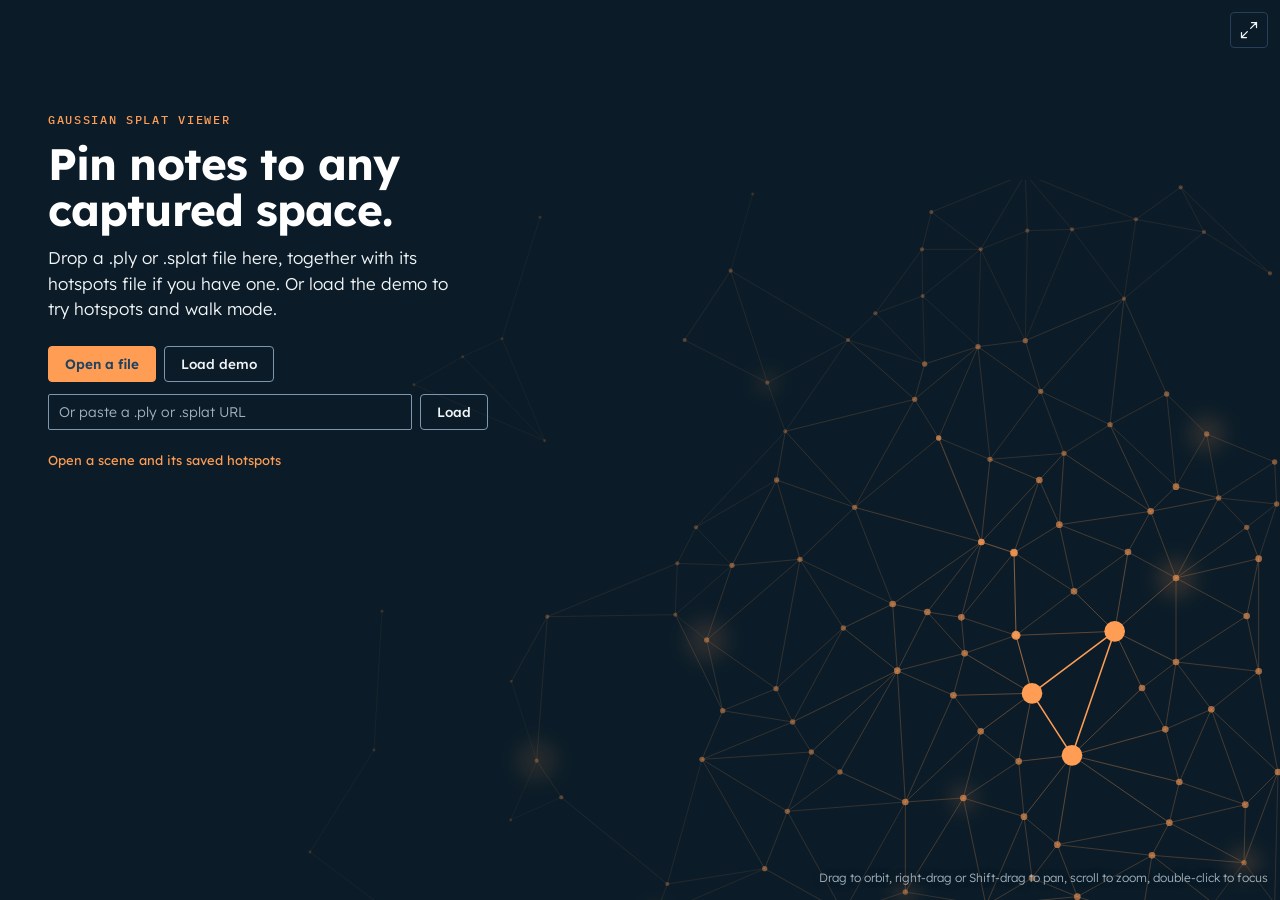
==== index.html @ b577b704 "Rename gsplat-viewer.html to index.html" ====
<!doctype html>
<html lang="en">
<head>
<meta charset="utf-8">
<meta name="viewport" content="width=device-width, initial-scale=1, viewport-fit=cover">
<title>Splat hotspot studio</title>
<link rel="icon" type="image/svg+xml" href="[data-uri]">
<style id="gs-style">
@font-face{font-family:"Lexend";src:url([data-uri]) format("woff2");font-weight:100 900;font-style:normal;font-display:swap}
@font-face{font-family:"IBM Plex Mono";src:url([data-uri]) format("woff2");font-weight:400;font-style:normal;font-display:swap}
@font-face{font-family:"IBM Plex Mono";src:url([data-uri]) format("woff2");font-weight:500;font-style:normal;font-display:swap}
/* three vertex tokens, dark theme */
:root{
  --vertex-orange:#ff9d55; --deep-navy:#0b1c28; --navy-800:#13293a; --navy-700:#1e3a50; --blue-700:#1f4260;
  --surface:#0b1c28; --surface-raised:#13293a; --ink-heading:#ffffff; --ink:#f2f5f7; --ink-muted:#a3b1bd;
  --accent:#ff9d55; --on-accent:#1f4260; --accent-ink:#ff9d55; --accent-soft:#1e3a50; --info:#c7d3dc;
  --line:#24405a; --line-strong:#7d98ae; --focus:#ff9d55;
  --radius-sm:2px; --radius-md:4px; --radius-node:9999px;
  --space-1:4px; --space-2:8px; --space-3:12px; --space-4:16px; --space-5:24px; --space-6:32px;
  --font-sans:"Lexend","Segoe UI",Calibri,system-ui,sans-serif;
  --font-mono:"IBM Plex Mono",Consolas,"SF Mono",monospace;
  --side:320px;
}
*{box-sizing:border-box}
[hidden]{display:none !important}
html,body{margin:0;height:100%;overflow:hidden}
body{font:400 14px/1.55 var(--font-sans);color:var(--ink);background:var(--surface);-webkit-font-smoothing:antialiased}
button,input,textarea,select{font:inherit;color:inherit}
button{cursor:pointer}
:focus-visible{outline:2px solid var(--focus);outline-offset:2px}
::selection{background:var(--navy-700)}

/* ---------- sidebar ---------- */
#side{position:fixed;top:0;left:0;bottom:0;width:var(--side);background:var(--surface);border-right:1px solid var(--line);
  display:flex;flex-direction:column;overflow-y:auto;z-index:20;transition:transform .22s ease-out;scrollbar-width:thin;scrollbar-color:var(--line) transparent}
body.side-hidden #side{transform:translateX(-100%)}
.brand{padding:var(--space-5) var(--space-5) var(--space-4);border-bottom:1px solid var(--line)}
.brand .lockup{display:block;width:124px;height:auto;margin:0 0 var(--space-5)}
.brand h1{margin:0;font-size:21px;line-height:1.2;font-weight:600;letter-spacing:-.015em;color:var(--ink-heading)}
.brand p{margin:var(--space-1) 0 0;color:var(--ink-muted);font-size:13px;font-weight:300}
.sec{padding:var(--space-4) var(--space-5) var(--space-5);border-bottom:1px solid var(--line)}
.sec.grow{flex:1 0 auto;min-height:200px;display:flex;flex-direction:column}
.sec h2{margin:0 0 var(--space-3);font:500 12px/1.4 var(--font-mono);letter-spacing:.14em;text-transform:uppercase;color:var(--accent-ink)}
.sec-head{display:flex;align-items:center;justify-content:space-between;margin-bottom:var(--space-3)}
.sec-head h2{margin:0}
.row{display:flex;gap:var(--space-2);margin-bottom:var(--space-2)}
.row>*{flex:1}
.grid2{display:grid;grid-template-columns:1fr 1fr;gap:var(--space-2)}
.grid2 .wide{grid-column:1/-1}
.btn{display:inline-flex;align-items:center;justify-content:center;gap:var(--space-2);height:36px;padding:0 var(--space-4);border-radius:var(--radius-md);
  border:1px solid var(--line-strong);background:transparent;color:var(--ink);font-size:13.5px;font-weight:500;line-height:1;white-space:nowrap;user-select:none;
  transition:background .15s ease-out,border-color .15s ease-out,color .15s ease-out}
.btn:hover{border-color:var(--ink)}
.btn.primary{background:var(--accent);border-color:var(--accent);color:var(--on-accent);font-weight:600}
.btn.primary:hover{box-shadow:inset 0 0 0 2px var(--deep-navy)}
.btn.sm{height:30px;padding:0 var(--space-3);font-size:12.5px}
.btn.active{background:var(--accent-soft);border-color:var(--accent);color:var(--ink-heading)}
.btn:disabled{opacity:.45;cursor:not-allowed}
.input{width:100%;height:36px;padding:0 10px;border:1px solid var(--line-strong);border-radius:var(--radius-sm);background:transparent;color:var(--ink);font-weight:400}
.input::placeholder{color:var(--ink-muted);font-weight:300}
.input:focus{border-color:var(--ink)}
textarea.input{height:auto;padding:8px 10px;resize:vertical;min-height:64px;line-height:1.5}
select.input{padding:0 6px;background:var(--surface)}
select.input option{background:var(--surface-raised);color:var(--ink)}
.field{margin-bottom:var(--space-3)}
.field label,.inline label{display:block;font-size:12px;color:var(--ink-muted);margin-bottom:var(--space-1)}
.inline{display:flex;gap:var(--space-2);align-items:flex-end}
.inline>div{flex:1}
.inline input[type=color]{width:100%;height:36px;border:1px solid var(--line-strong);border-radius:var(--radius-sm);padding:3px;background:transparent}
.stats{font:400 12px/1.5 var(--font-mono);color:var(--ink-muted);margin:var(--space-1) 0 var(--space-3);min-height:18px;word-break:break-all}
.hint{font-size:13px;font-weight:300;color:var(--ink-muted);margin:0 0 var(--space-3)}
.hint.on{color:var(--accent-ink);font-weight:400}
#hsList{flex:1}
.empty-list{color:var(--ink-muted);font-size:13px;font-weight:300;padding:var(--space-3) 0}
.hs-item{border:1px solid var(--line);background:var(--surface-raised);border-radius:var(--radius-md);padding:var(--space-3);margin-bottom:var(--space-2)}
.hs-item.sel{border-color:var(--accent)}
.hs-item-head{display:flex;gap:var(--space-2);align-items:center;margin-bottom:var(--space-2)}
.hs-item-head .num{flex:none;width:22px;height:22px;border-radius:var(--radius-node);background:var(--accent);color:var(--on-accent);
  font:500 11px/1 var(--font-mono);display:flex;align-items:center;justify-content:center}
.hs-item-head .input{height:32px;font-weight:500}
.acts{display:flex;gap:var(--space-1);margin-top:var(--space-2);flex-wrap:wrap}
.acts button{border:1px solid var(--line);background:transparent;border-radius:var(--radius-sm);padding:4px 8px;font-size:12px;color:var(--ink-muted)}
.acts button:hover{color:var(--ink);border-color:var(--line-strong)}
.acts button.danger{margin-left:auto}
.link{border:0;background:none;color:var(--accent-ink);font-size:13px;padding:var(--space-1) 0;text-align:left;justify-content:flex-start}
.link:hover{text-decoration:underline;text-underline-offset:4px}
.range{width:100%;accent-color:var(--accent)}
.note{font-size:12px;font-weight:300;color:var(--ink-muted);margin:var(--space-3) 0 0}

/* ---------- stage ---------- */
#stage{position:fixed;top:0;right:0;bottom:0;left:var(--side);overflow:hidden;transition:left .22s ease-out}
body.side-hidden #stage,body.viewer #stage{left:0}
#gl{position:absolute;inset:0;width:100%;height:100%;display:block;touch-action:none;cursor:grab}
#gl.dragging{cursor:grabbing}
#gl.picking{cursor:crosshair}
#hsLayer{position:absolute;inset:0;pointer-events:none;overflow:hidden;z-index:1}

/* hotspot: the node dot */
.hs{position:absolute;left:0;top:0;width:0;height:0}
.hs:hover,.hs.open{z-index:100000 !important}
.hs-dot{position:absolute;left:-14px;top:-14px;width:28px;height:28px;border-radius:var(--radius-node);pointer-events:auto;padding:0;
  border:2px solid var(--deep-navy);background:var(--accent);color:var(--on-accent);font:500 12px/1 var(--font-mono);
  box-shadow:0 0 0 1.5px rgba(255,157,85,.6);transition:transform .15s ease-out,opacity .15s ease-out}
.hs:hover .hs-dot,.hs.open .hs-dot{transform:scale(1.12)}
.hs.sel .hs-dot{box-shadow:0 0 0 2px var(--deep-navy),0 0 0 4px var(--ink-heading)}
.hs.occluded .hs-dot{opacity:.4;transform:scale(.8)}
.hs.occluded:hover .hs-dot,.hs.occluded.open .hs-dot{opacity:1;transform:scale(1)}
.hs-card{position:absolute;bottom:24px;left:0;transform:translate(-50%,6px);width:max-content;min-width:170px;max-width:300px;
  background:var(--surface-raised);color:var(--ink);border:1px solid var(--line);border-radius:var(--radius-md);padding:var(--space-3) var(--space-4) 14px;
  opacity:0;pointer-events:none;transition:opacity .16s ease-out,transform .16s ease-out}
.hs-card::after{content:"";position:absolute;left:0;right:0;top:100%;height:12px}
.hs:hover .hs-card,.hs.open .hs-card{opacity:1;transform:translate(-50%,0);pointer-events:auto}
.hs.below .hs-card{bottom:auto;top:24px}
.hs.below .hs-card::after{top:auto;bottom:100%}
.hs.al .hs-card{left:-22px;transform:translate(0,6px)}
.hs.ar .hs-card{left:auto;right:-22px;transform:translate(0,6px)}
.hs.al:hover .hs-card,.hs.al.open .hs-card,.hs.ar:hover .hs-card,.hs.ar.open .hs-card{transform:none}
.hs-eye{font:500 11px/1.4 var(--font-mono);letter-spacing:.14em;text-transform:uppercase;color:var(--accent-ink);margin-bottom:6px}
.hs-title{font-weight:600;font-size:16px;line-height:1.25;letter-spacing:-.01em;color:var(--ink-heading);margin-bottom:4px}
.hs-body{font-size:13.5px;font-weight:300;line-height:1.55;color:var(--ink);white-space:pre-wrap;max-height:220px;overflow:auto}
.hs-body:empty{display:none}

/* stage chrome */
.ico{width:20px;height:20px;stroke:currentColor;stroke-width:1.5;fill:none;stroke-linecap:round;stroke-linejoin:round}
#sideToggle{position:absolute;top:calc(12px + env(safe-area-inset-top));left:calc(12px + env(safe-area-inset-left));z-index:5;height:36px;padding:0 12px 0 9px;
  display:flex;align-items:center;gap:6px;border-radius:var(--radius-md);border:1px solid var(--line);background:rgba(11,28,40,.86);color:var(--ink);font-size:13px;font-weight:500}
#sideToggle:hover{border-color:var(--line-strong)}
body.viewer #sideToggle{display:none}
#sideClose{display:none}
#toolbar{position:absolute;top:calc(12px + env(safe-area-inset-top));right:calc(12px + env(safe-area-inset-right));z-index:6;display:flex;gap:var(--space-2)}
.seg{display:flex;background:rgba(11,28,40,.86);border:1px solid var(--line);border-radius:var(--radius-md)}
.seg button,.tbtn{height:34px;padding:0 14px;border:0;border-radius:0;background:transparent;color:var(--ink-muted);font-weight:500;font-size:13px}
.seg button:hover{color:var(--ink)}
.seg button[aria-pressed="true"]{color:var(--ink-heading);box-shadow:inset 0 -2px 0 var(--accent)}
.tbtn{display:flex;align-items:center;padding:0 8px;height:36px;border:1px solid var(--line);border-radius:var(--radius-md);background:rgba(11,28,40,.86);color:var(--ink)}
.tbtn:hover{border-color:var(--line-strong)}
#helpbar{position:absolute;right:12px;bottom:calc(12px + env(safe-area-inset-bottom));color:var(--ink-muted);font-size:12px;font-weight:300;pointer-events:none;text-align:right;
  text-shadow:0 0 6px var(--deep-navy)}
#helpbar.seen{opacity:0;transition:opacity .6s}
#viewerTitle{display:none;position:absolute;top:calc(14px + env(safe-area-inset-top));left:calc(16px + env(safe-area-inset-left));align-items:center;gap:10px;
  padding:6px 14px 6px 10px;background:rgba(11,28,40,.86);border:1px solid var(--line);border-radius:var(--radius-md);pointer-events:none;max-width:calc(100% - 250px)}
#viewerTitle img{width:22px;height:auto;flex:none}
#viewerTitleText{color:var(--ink-heading);font-size:15px;font-weight:600;letter-spacing:-.01em;white-space:nowrap;overflow:hidden;text-overflow:ellipsis}
body.viewer #viewerTitle{display:flex}
#tour{display:none;position:absolute;left:12px;right:12px;bottom:calc(40px + env(safe-area-inset-bottom));justify-content:center;gap:6px;flex-wrap:wrap;pointer-events:none}
body.viewer #tour:not([hidden]){display:flex}
.chip{pointer-events:auto;display:flex;align-items:center;gap:8px;height:34px;padding:0 14px 0 6px;border-radius:var(--radius-node);border:1px solid var(--line);
  background:rgba(11,28,40,.86);color:var(--ink);font-size:13px;font-weight:400}
.chip:hover{border-color:var(--line-strong)}
.chip .n{width:22px;height:22px;border-radius:var(--radius-node);background:var(--accent);color:var(--on-accent);font:500 11px/1 var(--font-mono);display:flex;align-items:center;justify-content:center}
.chip.home{padding-left:14px;font:500 11px/1 var(--font-mono);letter-spacing:.12em;text-transform:uppercase;color:var(--ink-muted)}

/* empty state: a heading page, so it carries the vertex field */
#empty{position:absolute;inset:0;display:flex;align-items:flex-start;pointer-events:none;background:var(--deep-navy) url([data-uri]) right bottom/100% auto no-repeat}
#empty .card{pointer-events:auto;max-width:560px;padding:112px 48px 0}
#empty .eyebrow{font:500 12px/1.4 var(--font-mono);letter-spacing:.14em;text-transform:uppercase;color:var(--vertex-orange);margin:0 0 var(--space-3)}
#empty h3{margin:0 0 var(--space-3);font-size:44px;line-height:1.05;font-weight:700;letter-spacing:-.02em;color:var(--ink-heading)}
#empty p{margin:0 0 var(--space-5);color:var(--ink);font-size:17px;font-weight:300;line-height:1.5;max-width:40ch}
#empty .row{justify-content:flex-start}
#empty .row>*{flex:none}
body.viewer #empty{display:none}
#drop{position:absolute;inset:12px;border:1px dashed var(--line-strong);display:none;align-items:center;justify-content:center;
  color:var(--ink-heading);font-size:17px;font-weight:600;background:rgba(30,58,80,.82);pointer-events:none;z-index:30}
#drop.on{display:flex}
#loading{position:absolute;inset:0;display:none;align-items:center;justify-content:center;gap:12px;color:var(--ink);font-weight:300;background:rgba(11,28,40,.72);z-index:40}
#loading.on{display:flex}
.spin{width:20px;height:20px;border:2px solid var(--line);border-top-color:var(--accent);border-radius:50%;animation:sp .8s linear infinite}
@keyframes sp{to{transform:rotate(360deg)}}
#toast{position:absolute;left:50%;top:calc(60px + env(safe-area-inset-top));transform:translate(-50%,-8px);background:var(--surface-raised);color:var(--ink);padding:10px 16px;
  border:1px solid var(--line);border-radius:var(--radius-md);font-size:13px;opacity:0;pointer-events:none;transition:opacity .2s ease-out,transform .2s ease-out;z-index:50;max-width:min(80%,460px)}
#toast.on{opacity:1;transform:translate(-50%,0)}
body.viewer #side{display:none}

/* walk controls */
#joy{position:absolute;left:calc(22px + env(safe-area-inset-left));bottom:calc(92px + env(safe-area-inset-bottom));width:124px;height:124px;border-radius:50%;
  background:rgba(11,28,40,.6);border:1px solid var(--line-strong);touch-action:none;display:none;z-index:6}
#joy .knob{position:absolute;left:50%;top:50%;width:50px;height:50px;margin:-25px 0 0 -25px;border-radius:50%;background:var(--ink);pointer-events:none}
#vpad{position:absolute;right:calc(22px + env(safe-area-inset-right));bottom:calc(100px + env(safe-area-inset-bottom));display:none;flex-direction:column;gap:10px;z-index:6}
#vpad button{width:52px;height:52px;border-radius:50%;border:1px solid var(--line-strong);background:rgba(11,28,40,.6);color:var(--ink);
  font:500 11px/1 var(--font-mono);letter-spacing:.1em;text-transform:uppercase;touch-action:none;user-select:none;-webkit-user-select:none}
#vpad button:active{background:var(--accent);color:var(--on-accent);border-color:var(--accent)}
@media (hover:none),(pointer:coarse){
  body.walk #joy{display:block}
  body.walk #vpad{display:flex}
  .hs-dot{width:34px;height:34px;left:-17px;top:-17px;font-size:13px}
  .hs-card{bottom:28px}
  .hs.below .hs-card{top:28px}
}
@media (max-width:760px){
  #stage{left:0 !important}
  #side{top:auto;right:0;width:auto;height:min(64vh,580px);height:min(64dvh,580px);border-right:0;border-top:1px solid var(--line-strong);padding-bottom:env(safe-area-inset-bottom)}
  body.side-hidden #side{transform:translateY(105%)}
  .brand{display:flex;align-items:center;justify-content:space-between;gap:10px;position:sticky;top:0;background:var(--surface);z-index:2;padding:var(--space-4) var(--space-5)}
  .brand .lockup,.brand p{display:none}
  .brand h1{font-size:18px}
  #sideClose{display:inline-flex}
  .btn{height:42px}
  .btn.sm{height:34px}
  .input{height:42px;font-size:16px}
  textarea.input{font-size:16px}
  .acts button{padding:7px 10px;font-size:12.5px}
  #helpbar{left:12px;right:12px;bottom:auto;top:calc(58px + env(safe-area-inset-top));text-align:center}
  #viewerTitle{max-width:calc(100% - 190px)}
  #tour{flex-wrap:nowrap;justify-content:flex-start;overflow-x:auto;bottom:calc(14px + env(safe-area-inset-bottom));left:0;right:0;padding:0 12px;scrollbar-width:none;-webkit-overflow-scrolling:touch}
  #tour::-webkit-scrollbar{display:none}
  .chip{flex:none;height:38px}
  .hs-card{max-width:min(300px,76vw)}
  #empty .card{padding:110px 24px 0}
  #empty h3{font-size:32px}
  #empty p{font-size:16px}
}
/* ---------- scene + list ---------- */
.scene-head{display:flex;align-items:flex-start;justify-content:space-between;gap:var(--space-3)}
.scene-meta{min-width:0}
.scene-name{font-weight:600;color:var(--ink-heading);white-space:nowrap;overflow:hidden;text-overflow:ellipsis}
.scene-head .stats{margin:2px 0 0}
.urlrow-side{margin:var(--space-3) 0 0}
.count{font:500 11px/1 var(--font-mono);color:var(--ink-muted);letter-spacing:.08em;margin-left:6px}
.menu-wrap{position:relative;flex:none}
.menu{position:absolute;right:0;top:calc(100% + 4px);min-width:190px;background:var(--surface-raised);border:1px solid var(--line-strong);border-radius:var(--radius-md);padding:4px 0;z-index:10}
.mi{display:block;width:100%;text-align:left;border:0;background:transparent;color:var(--ink);font-size:13.5px;padding:9px 14px;cursor:pointer}
.mi:hover,.mi:focus-visible{background:var(--navy-700)}
details.settings summary{cursor:pointer;list-style:none;font:500 12px/1.4 var(--font-mono);letter-spacing:.14em;text-transform:uppercase;color:var(--accent-ink);display:flex;justify-content:space-between}
details.settings summary::-webkit-details-marker{display:none}
details.settings summary::after{content:"+";font-size:15px;letter-spacing:0;color:var(--ink-muted)}
details.settings[open] summary::after{content:"−"}
details.settings[open] summary{margin-bottom:var(--space-3)}
.hs-item{border:1px solid var(--line);background:var(--surface-raised);border-radius:var(--radius-md);margin-bottom:var(--space-2);position:relative}
.hs-item.sel{border-color:var(--accent)}
.hs-item.dragging{z-index:3;background:var(--navy-700);border-color:var(--accent)}
.hs-item.shift{transition:transform .15s ease-out}
.hs-item-head{display:flex;align-items:center;gap:var(--space-2);padding:6px 10px 6px 2px;margin:0}
.grip{flex:none;width:26px;height:32px;display:flex;align-items:center;justify-content:center;color:var(--ink-muted);cursor:grab;touch-action:none}
.grip svg{width:16px;height:16px;fill:currentColor}
.rt{flex:1;min-width:0;text-align:left;border:0;background:none;color:var(--ink);font-size:13.5px;font-weight:500;padding:6px 0;white-space:nowrap;overflow:hidden;text-overflow:ellipsis}
.hs-item.expanded .rt{color:var(--ink-heading)}
.hs-item .ed{padding:0 var(--space-3) var(--space-3)}
/* ---------- editor ---------- */
.ed-eye{font:500 11px/1.4 var(--font-mono);letter-spacing:.14em;text-transform:uppercase;color:var(--accent-ink);margin:0 0 var(--space-2)}
.ed .ed-t{margin-bottom:var(--space-2);font-weight:500}
.ed-acts{display:flex;align-items:center;gap:var(--space-2);margin-top:var(--space-3)}
.ed-acts .grow{flex:1}
.ed .menu{position:static;margin-top:var(--space-2);min-width:0}
.ed-pop .menu{position:absolute;left:0;right:auto;top:auto;bottom:calc(100% + 4px);margin:0}
#hsPop{position:absolute;left:0;top:0;width:min(310px,calc(100% - 24px));background:var(--surface-raised);border:1px solid var(--line-strong);border-radius:var(--radius-md);
  padding:var(--space-4);z-index:60}
#hsPop .pop-dock{display:none;align-items:center;justify-content:space-between;gap:8px;font-size:12.5px;color:var(--ink-muted);margin:-4px 0 var(--space-3);
  padding-bottom:var(--space-2);border-bottom:1px solid var(--line)}
#hsPop.docked .pop-dock{display:flex}
#hsSheet{position:fixed;left:50%;transform:translateX(-50%);width:min(100%,640px);bottom:0;height:50vh;background:var(--surface);border-top:1px solid var(--line-strong);
  z-index:70;display:flex;flex-direction:column;transition:height .2s ease-out;padding-bottom:env(safe-area-inset-bottom)}
#hsSheet.dragging{transition:none}
#hsSheet .grab{flex:none;height:30px;display:flex;align-items:center;justify-content:center;touch-action:none;cursor:ns-resize}
#hsSheet .grab span{width:40px;height:4px;border-radius:2px;background:var(--line-strong)}
#hsSheet .sheet-body{flex:1;min-height:0;overflow:auto;padding:0 20px 16px}
#hsSheet .ed{display:flex;flex-direction:column;min-height:100%}
#hsSheet.full .ed-b{flex:1;min-height:140px}
/* ---------- placing ---------- */
.addbtn{height:36px}
.addbtn.active{background:var(--accent-soft);border-color:var(--accent);color:var(--ink-heading)}
#placeBar{position:absolute;top:calc(60px + env(safe-area-inset-top));left:50%;transform:translateX(-50%);display:flex;align-items:center;gap:var(--space-3);
  background:var(--surface-raised);border:1px solid var(--accent);border-radius:var(--radius-md);padding:6px 6px 6px 14px;z-index:8;max-width:calc(100% - 24px);font-size:13.5px}
#confirmBar{position:absolute;left:12px;right:12px;bottom:calc(16px + env(safe-area-inset-bottom));display:flex;gap:var(--space-2);z-index:8;
  background:rgba(11,28,40,.94);border:1px solid var(--line);border-radius:var(--radius-md);padding:8px}
#confirmBar .btn{flex:1;padding:0 8px;white-space:normal;line-height:1.15;text-align:center}
#addFab{display:none;position:absolute;right:calc(20px + env(safe-area-inset-right));bottom:calc(24px + env(safe-area-inset-bottom));width:58px;height:58px;border-radius:50%;
  border:0;background:var(--accent);color:var(--on-accent);z-index:7;align-items:center;justify-content:center}
#addFab .ico{width:26px;height:26px;stroke-width:2}
.hs.ghost{pointer-events:none;z-index:100001 !important}
.hs.ghost .hs-dot{pointer-events:none;background:rgba(255,157,85,.18);border:2px solid var(--accent);box-shadow:0 0 0 5px rgba(255,157,85,.18)}
.hs-dot{touch-action:none;-webkit-touch-callout:none;user-select:none;-webkit-user-select:none}
.hs.dragging .hs-dot{transform:scale(1.3);box-shadow:0 0 0 2px var(--deep-navy),0 0 0 5px var(--accent)}
.hs.editing .hs-card,.hs.dragging .hs-card{display:none}
/* ---------- dialog + toast ---------- */
#dlg{position:fixed;inset:0;background:rgba(11,28,40,.72);display:flex;align-items:center;justify-content:center;z-index:90;padding:16px}
#dlg[hidden]{display:none}
.dlg-card{background:var(--surface-raised);border:1px solid var(--line-strong);border-radius:var(--radius-md);padding:var(--space-5);max-width:400px;width:100%}
.dlg-card h3{margin:0 0 var(--space-2);font-size:21px;line-height:1.3;font-weight:600;letter-spacing:-.01em;color:var(--ink-heading)}
.dlg-card p{margin:0 0 var(--space-5);color:var(--ink-muted);font-weight:300}
.dlg-btns{display:flex;gap:var(--space-2);justify-content:flex-end;flex-wrap:wrap}
#toast{display:flex;align-items:center;gap:var(--space-4)}
#toast.has-act{pointer-events:auto}
#toastAct{font-weight:500}
/* ---------- empty state extras ---------- */
#empty .urlrow{margin-top:var(--space-3);max-width:440px}
#empty .urlrow .input{flex:1}
#empty .link{display:inline-block;margin-top:var(--space-2);cursor:pointer}
/* ---------- visibility rules ---------- */
body.no-scene #side,body.no-scene #sideToggle,body.no-scene #toolbar .addbtn,body.no-scene #toolbar .seg{display:none}
body.no-scene #stage{left:0}
body.no-scene #vrBtn{display:none}
.tbtn span{margin-left:6px;font-size:13px;font-weight:500}
body.no-scene #hsLayer{display:none}
body.viewer #toolbar .addbtn,body.viewer #addFab,body.viewer #placeBar,body.viewer #confirmBar,body.viewer #hsPop,body.viewer #hsSheet{display:none !important}
body.placing #helpbar,body.sheet-open #helpbar{display:none}
body.sheet-open #joy,body.sheet-open #vpad,body.sheet-open #addFab{display:none !important}
@media (max-width:760px){
  #toolbar .addbtn{display:none}
  body:not(.no-scene):not(.viewer):not(.placing).side-hidden #addFab{display:flex}
  #placeBar{top:calc(60px + env(safe-area-inset-top));font-size:13px}
  #hsSheet{width:100%}
}
@media (prefers-reduced-motion:reduce){*{transition:none !important;animation:none !important}}
</style>
</head>
<body>
<aside id="side">
  <div class="brand">
    <div><img class="lockup" src="[data-uri]" alt="three vertex">
    <h1>Splat hotspot studio</h1>
    <p>View Gaussian splats and pin notes to them.</p></div>
    <button class="btn sm" id="sideClose">Done</button>
  </div>

  <div class="sec">
    <h2>Scene</h2>
    <div class="scene-head">
      <div class="scene-meta"><div class="scene-name" id="sceneName">No scene</div><div class="stats" id="stats"></div></div>
      <div class="menu-wrap">
        <button class="btn sm" id="replaceBtn" aria-haspopup="true" aria-expanded="false" aria-label="Replace scene">Replace</button>
        <div class="menu" id="replaceMenu" hidden>
          <label class="mi" for="fileIn" tabindex="0">Open a file</label>
          <button class="mi" id="replUrl" type="button">Paste a URL</button>
          <button class="mi" id="demoBtn" type="button">Load demo</button>
        </div>
      </div>
    </div>
    <div class="row urlrow-side" id="urlRowSide" hidden><input class="input" id="urlInSide" placeholder="Paste a .ply or .splat URL"><button class="btn" id="urlBtnSide" style="flex:none">Load</button></div>
  </div>

  <div class="sec grow">
    <div class="sec-head"><h2>Hotspots <span class="count" id="hsCount"></span></h2></div>
    <div id="hsList"></div>
  </div>

  <details class="sec settings" id="settings">
    <summary>Scene settings</summary>
    <div class="inline">
      <div><label for="upSel">Up axis</label>
        <select class="input" id="upSel">
          <option value="-y" title="Typical for 3DGS captures">−Y</option>
          <option value="+y">+Y</option>
          <option value="+z">+Z</option>
          <option value="-z">−Z</option>
        </select></div>
      <div style="flex:none;width:58px"><label for="bgIn">Backdrop</label><input type="color" id="bgIn" value="#0b1c28"></div>
      <button class="btn" id="resetBtn" style="flex:none">Reset view</button>
    </div>
    <div class="field" style="margin:12px 0 0"><label for="speedIn">Walk speed</label><input type="range" class="range" id="speedIn" min="0.2" max="3" step="0.1" value="1"></div>
    <div class="field" style="margin:12px 0 0"><label for="vrSizeIn">VR world size <span id="vrSizeOut" class="count">×1.0</span></label><input type="range" class="range" id="vrSizeIn" min="-2" max="2" step="0.25" value="0"></div>
  </details>

  <div class="sec">
    <h2>Save and export</h2>
    <div class="field"><label for="titleIn">Viewer title</label><input class="input" id="titleIn" value="Untitled scene"></div>
    <div class="grid2">
      <button class="btn" id="saveBtn">Save hotspots</button>
      <label class="btn" for="projIn" tabindex="0">Open hotspots</label>
      <button class="btn wide" id="exportBtn">Export standalone viewer</button>
      <button class="link wide" id="splatBtn">Download scene as .splat</button>
    </div>
    <p class="note">Hotspot files hold notes, views and settings, not the scene. Keep them next to the scene file. The exported viewer includes both and opens at your current view.</p>
  </div>
</aside>
<input type="file" id="fileIn" accept=".ply,.splat,.json" multiple hidden>
<input type="file" id="projIn" accept=".json,application/json" hidden>

<main id="stage">
  <canvas id="gl"></canvas>
  <div id="hsLayer"></div>
  <div id="viewerTitle"><img src="[data-uri]" alt=""><span id="viewerTitleText"></span></div>
  <div id="tour" hidden></div>
  <div id="empty"><div class="card">
    <p class="eyebrow">Gaussian splat viewer</p>
    <h3>Pin notes to any captured space.</h3>
    <p>Drop a .ply or .splat file here, together with its hotspots file if you have one. Or load the demo to try hotspots and walk mode.</p>
    <div class="row"><label class="btn primary" for="fileIn" tabindex="0">Open a file</label><button class="btn" id="demoBtn2">Load demo</button></div>
    <div class="row urlrow"><input class="input" id="urlIn" placeholder="Or paste a .ply or .splat URL"><button class="btn" id="urlBtn">Load</button></div>
    <label class="link" for="fileIn" tabindex="0">Open a scene and its saved hotspots</label>
  </div></div>
  <button id="sideToggle" title="Show or hide the panel"><svg class="ico" viewBox="0 0 24 24" aria-hidden="true"><path d="M4 6h16M4 12h16M4 18h16"/></svg>Panel</button>
  <div id="toolbar">
    <button class="btn primary addbtn" id="addBtn" aria-pressed="false" title="Add hotspot (H)"><svg class="ico" viewBox="0 0 24 24" aria-hidden="true"><path d="M12 5v14M5 12h14"/></svg><span>Add hotspot</span></button>
    <div class="seg" role="group" aria-label="Navigation mode">
      <button id="navOrbit" aria-pressed="true">Orbit</button>
      <button id="navWalk" aria-pressed="false">Walk</button>
    </div>
    <button class="tbtn" id="vrBtn" hidden title="View in VR" aria-label="View in VR"><svg class="ico" viewBox="0 0 24 24" aria-hidden="true"><path d="M3 8.5A1.5 1.5 0 0 1 4.5 7h15A1.5 1.5 0 0 1 21 8.5v7a1.5 1.5 0 0 1-1.5 1.5h-4.2l-2-2.6h-2.6l-2 2.6H4.5A1.5 1.5 0 0 1 3 15.5z"/></svg><span>VR</span></button>
    <button class="tbtn" id="fsBtn" title="Full screen" aria-label="Full screen"><svg class="ico" viewBox="0 0 24 24" aria-hidden="true"><path d="M15 3h6v6M9 21H3v-6M21 3l-7 7M3 21l7-7"/></svg></button>
  </div>
  <div id="placeBar" hidden role="status"><span id="placeText"></span><button class="btn sm" id="placeCancel" type="button">Cancel</button></div>
  <div id="confirmBar" hidden><button class="btn" id="cfCancel" type="button">Cancel</button><button class="btn" id="cfAnother" type="button">Place and add another</button><button class="btn primary" id="cfPlace" type="button">Place here</button></div>
  <button id="addFab" type="button" aria-label="Add hotspot"><svg class="ico" viewBox="0 0 24 24" aria-hidden="true"><path d="M12 5v14M5 12h14"/></svg></button>
  <div id="hsPop" hidden role="dialog" aria-label="Edit hotspot"><div class="pop-dock"><span>The pin is off screen.</span><button class="link" id="popShow" type="button">Show pin</button></div><div class="pop-body"></div></div>
  <div id="hsSheet" hidden role="dialog" aria-label="Edit hotspot"><div class="grab" id="sheetGrab" aria-hidden="true"><span></span></div><div class="sheet-body"></div></div>
  <div id="joy" aria-label="Move"><div class="knob"></div></div>
  <div id="vpad"><button data-v="1" aria-label="Move up">Up</button><button data-v="-1" aria-label="Move down">Down</button></div>
  <div id="helpbar"></div>
  <div id="drop">Drop a .ply or .splat scene, a hotspots .json, or both</div>
  <div id="loading"><div class="spin"></div><span id="loadingText">Loading</span></div>
  <div id="dlg" hidden role="dialog" aria-modal="true" aria-labelledby="dlgTitle"><div class="dlg-card"><h3 id="dlgTitle"></h3><p id="dlgText"></p><div class="dlg-btns" id="dlgBtns"></div></div></div>
  <div id="toast" role="status"><span id="toastText"></span><button class="link" id="toastAct" type="button" hidden></button></div>
</main>

<script id="gs-app">
(function(){
'use strict';
// Snapshot of this page before anything changes. The exporter reuses it to build the standalone viewer.
var PRISTINE = '<!doctype html>\n' + document.documentElement.outerHTML;

var $ = function(id){ return document.getElementById(id); };
function clamp(v,a,b){ return v<a?a:v>b?b:v; }
function add(a,b){ return [a[0]+b[0],a[1]+b[1],a[2]+b[2]]; }
function sub(a,b){ return [a[0]-b[0],a[1]-b[1],a[2]-b[2]]; }
function scl(a,s){ return [a[0]*s,a[1]*s,a[2]*s]; }
function dot(a,b){ return a[0]*b[0]+a[1]*b[1]+a[2]*b[2]; }
function cross(a,b){ return [a[1]*b[2]-a[2]*b[1],a[2]*b[0]-a[0]*b[2],a[0]*b[1]-a[1]*b[0]]; }
function len(a){ return Math.hypot(a[0],a[1],a[2]); }
function norm(a){ var l=len(a)||1; return [a[0]/l,a[1]/l,a[2]/l]; }
function uid(){ return 'h'+Math.random().toString(36).slice(2,9); }
function esc(s){ return String(s).replace(/[&<>"]/g,function(c){return {'&':'&amp;','<':'&lt;','>':'&gt;','"':'&quot;'}[c];}); }
function tick(){ return new Promise(function(r){ setTimeout(r,30); }); }

/* =====================================================================
   Splat core (shared by the Web Worker and the main-thread fallback).
   Canonical format: ".splat" = 32 bytes per splat
   [x,y,z float32][sx,sy,sz float32][r,g,b,a uint8][qw,qx,qy,qz uint8]
   ===================================================================== */
function buildTexture(u8, f, n){
  var fv=new Float32Array(1), iv=new Int32Array(fv.buffer);
  function half(v){
    fv[0]=v; var x=iv[0]; var sign=(x>>31)&1, exp=(x>>23)&0xff, frac=x&0x7fffff, ne;
    if(exp===0 || exp<103){ ne=0; frac=0; }
    else if(exp<113){ ne=0; frac|=0x800000; frac=frac>>(113-exp); if(frac&0x1000000){ ne=1; frac=0; } }
    else if(exp<142){ ne=exp-112; }
    else { ne=31; frac=0; }
    return (sign<<15)|(ne<<10)|(frac>>13);
  }
  function pack(a,b){ return (half(a)|(half(b)<<16))>>>0; }
  var texwidth=2048, texheight=Math.max(1,Math.ceil((2*n)/texwidth));
  var td=new Uint32Array(texwidth*texheight*4), tc=new Uint8Array(td.buffer), tf=new Float32Array(td.buffer);
  for(var i=0;i<n;i++){
    tf[8*i]=f[8*i]; tf[8*i+1]=f[8*i+1]; tf[8*i+2]=f[8*i+2];
    var o=32*i+24, c=4*(8*i+7);
    tc[c]=u8[o]; tc[c+1]=u8[o+1]; tc[c+2]=u8[o+2]; tc[c+3]=u8[o+3];
    var s0=f[8*i+3], s1=f[8*i+4], s2=f[8*i+5];
    var w=(u8[32*i+28]-128)/128, x=(u8[32*i+29]-128)/128, y=(u8[32*i+30]-128)/128, z=(u8[32*i+31]-128)/128;
    var ql=Math.hypot(w,x,y,z)||1; w/=ql; x/=ql; y/=ql; z/=ql;
    var m0=(1-2*(y*y+z*z))*s0, m1=(2*(x*y+w*z))*s0, m2=(2*(x*z-w*y))*s0;
    var m3=(2*(x*y-w*z))*s1, m4=(1-2*(x*x+z*z))*s1, m5=(2*(y*z+w*x))*s1;
    var m6=(2*(x*z+w*y))*s2, m7=(2*(y*z-w*x))*s2, m8=(1-2*(x*x+y*y))*s2;
    var a0=m0*m0+m3*m3+m6*m6, a1=m0*m1+m3*m4+m6*m7, a2=m0*m2+m3*m5+m6*m8;
    var a3=m1*m1+m4*m4+m7*m7, a4=m1*m2+m4*m5+m7*m8, a5=m2*m2+m5*m5+m8*m8;
    td[8*i+4]=pack(4*a0,4*a1); td[8*i+5]=pack(4*a2,4*a3); td[8*i+6]=pack(4*a4,4*a5);
  }
  return {texdata:td,texwidth:texwidth,texheight:texheight};
}

function sortSplats(pos, n, f0, f1, f2){
  var depth=new Float32Array(n), mn=Infinity, mx=-Infinity, i;
  for(i=0;i<n;i++){ var d=f0*pos[3*i]+f1*pos[3*i+1]+f2*pos[3*i+2]; depth[i]=d; if(d<mn)mn=d; if(d>mx)mx=d; }
  var B=65536, inv=(B-1)/((mx-mn)||1), counts=new Uint32Array(B), key=new Uint16Array(n);
  for(i=0;i<n;i++){ var k=((depth[i]-mn)*inv)|0; key[i]=k; counts[k]++; }
  var starts=new Uint32Array(B);
  for(i=1;i<B;i++) starts[i]=starts[i-1]+counts[i-1];
  var out=new Uint32Array(n);
  for(i=0;i<n;i++) out[starts[key[i]]++]=i;   // near to far
  return out;
}

function occlude(pos, alpha, n, m){
  var pts=m.pts, np=pts.length, T=new Float64Array(np), R=7, R2=R*R, j;
  for(j=0;j<np;j++) T[j]=1;
  var p=m.p, r=m.r, d=m.d, f=m.f, fc=m.fc, W2=m.W/2, H2=m.H/2, near=m.near;
  var minx=Infinity, maxx=-Infinity, miny=Infinity, maxy=-Infinity, maxz=0;
  for(j=0;j<np;j++){ var q=pts[j]; minx=Math.min(minx,q.sx-R); maxx=Math.max(maxx,q.sx+R); miny=Math.min(miny,q.sy-R); maxy=Math.max(maxy,q.sy+R); maxz=Math.max(maxz,q.z); }
  for(var i=0;i<n;i++){
    var a=alpha[i]; if(a<20) continue;
    var x=pos[3*i]-p[0], y=pos[3*i+1]-p[1], z=pos[3*i+2]-p[2];
    var cz=x*f[0]+y*f[1]+z*f[2]; if(cz<near||cz>maxz) continue;
    var sx=W2+fc*(x*r[0]+y*r[1]+z*r[2])/cz; if(sx<minx||sx>maxx) continue;
    var sy=H2+fc*(x*d[0]+y*d[1]+z*d[2])/cz; if(sy<miny||sy>maxy) continue;
    for(j=0;j<np;j++){
      var qq=pts[j]; if(cz>=qq.z*0.94) continue;
      var dx=sx-qq.sx; if(dx>R||dx<-R) continue;
      var dy=sy-qq.sy; if(dy>R||dy<-R) continue;
      var dd=dx*dx+dy*dy; if(dd>R2) continue;
      T[j]*=1-(a/255)*Math.exp(-dd/32);
    }
  }
  var res={}; for(j=0;j<np;j++) res[pts[j].id]=(1-T[j])>0.6;
  return res;
}

function pickDepth(pos, alpha, n, m){
  var R=9, R2=R*R, p=m.p, r=m.r, d=m.d, f=m.f, fc=m.fc, W2=m.W/2, H2=m.H/2, cx=m.cx, cy=m.cy, near=m.near, zs=[], as=[];
  for(var i=0;i<n;i++){
    var a=alpha[i]; if(a<20) continue;
    var x=pos[3*i]-p[0], y=pos[3*i+1]-p[1], z=pos[3*i+2]-p[2];
    var cz=x*f[0]+y*f[1]+z*f[2]; if(cz<near) continue;
    var sx=W2+fc*(x*r[0]+y*r[1]+z*r[2])/cz-cx; if(sx>R||sx<-R) continue;
    var sy=H2+fc*(x*d[0]+y*d[1]+z*d[2])/cz-cy; if(sy>R||sy<-R) continue;
    var dd=sx*sx+sy*sy; if(dd>R2) continue;
    zs.push(cz); as.push((a/255)*Math.exp(-dd/32));
  }
  if(!zs.length) return null;
  var order=zs.map(function(_,i){return i;}).sort(function(a,b){return zs[a]-zs[b];});
  var T=1, hit=zs[order[order.length-1]];
  for(var k=0;k<order.length;k++){ T*=1-as[order[k]]; if(1-T>0.5){ hit=zs[order[k]]; break; } }
  return hit;
}

function sorterCore(post){
  var alpha=null;
  var pos=null, n=0, sceneId=0, lastF=null, pending=null, scheduled=false;
  function run(){
    scheduled=false;
    if(!pending||!pos) return;
    var v=pending; pending=null;
    var f0=v[2], f1=v[6], f2=v[10];
    if(lastF && Math.abs(lastF[0]*f0+lastF[1]*f1+lastF[2]*f2-1)<0.00015) return;
    lastF=[f0,f1,f2];
    var idx=sortSplats(pos,n,f0,f1,f2);
    post({type:'sorted',depthIndex:idx,sceneId:sceneId},[idx.buffer]);
  }
  function schedule(){ if(!scheduled){ scheduled=true; setTimeout(run,0); } }
  return function(m){
    if(m.type==='load'){
      var u8=new Uint8Array(m.buffer), f=new Float32Array(m.buffer);
      n=m.n; sceneId=m.sceneId; lastF=null;
      pos=new Float32Array(n*3);
      alpha=new Uint8Array(n);
      for(var i=0;i<n;i++){ pos[3*i]=f[8*i]; pos[3*i+1]=f[8*i+1]; pos[3*i+2]=f[8*i+2]; alpha[i]=u8[32*i+27]; }
      var t=buildTexture(u8,f,n);
      post({type:'texture',sceneId:sceneId,texdata:t.texdata,texwidth:t.texwidth,texheight:t.texheight},[t.texdata.buffer]);
      schedule();
    } else if(m.type==='view'){ pending=m.view; schedule(); }
    else if(m.type==='pick'&&pos){ post({type:'picked',sceneId:sceneId,reqId:m.reqId,z:pickDepth(pos,alpha,n,m)}); }
    else if(m.type==='occlude'&&pos){ post({type:'occlusion',sceneId:sceneId,res:occlude(pos,alpha,n,m)}); }
  };
}

function makeSorter(onMsg){
  var mode='worker', worker=null, core=null, lastLoad=null, replied=false;
  function useLocal(){
    mode='local';
    if(worker){ try{ worker.terminate(); }catch(e){} worker=null; }
    core=sorterCore(function(m){ setTimeout(function(){ onMsg(m); },0); });
    if(lastLoad) core({type:'load',buffer:lastLoad.u8.slice().buffer,n:lastLoad.n,sceneId:lastLoad.id});
  }
  try{
    var src=buildTexture.toString()+'\n'+sortSplats.toString()+'\n'+occlude.toString()+'\n'+pickDepth.toString()+'\n'+sorterCore.toString()+
      '\nvar __h=sorterCore(function(m,t){self.postMessage(m,t||[]);});self.onmessage=function(e){__h(e.data);};';
    worker=new Worker(URL.createObjectURL(new Blob([src],{type:'text/javascript'})));
    worker.onmessage=function(e){ replied=true; onMsg(e.data); };
    worker.onerror=function(){ if(!replied) useLocal(); };
  }catch(e){ useLocal(); }
  return {
    load:function(u8,n,id){
      lastLoad={u8:u8,n:n,id:id};
      var b=u8.slice().buffer;
      if(mode==='worker') worker.postMessage({type:'load',buffer:b,n:n,sceneId:id},[b]);
      else core({type:'load',buffer:b,n:n,sceneId:id});
    },
    view:function(v){ if(mode==='worker') worker.postMessage({type:'view',view:v}); else core({type:'view',view:v}); },
    occlude:function(m){ m.type='occlude'; if(mode==='worker') worker.postMessage(m); else core(m); },
    pick:function(m){ m.type='pick'; if(mode==='worker') worker.postMessage(m); else core(m); }
  };
}

/* ============================ File parsing ============================ */
function plyToSplat(buf){
  var bytes=new Uint8Array(buf);
  var head=new TextDecoder().decode(bytes.subarray(0,Math.min(bytes.length,1<<17)));
  if(head.slice(0,3)!=='ply') throw new Error('This file is not a PLY.');
  var end=head.indexOf('end_header');
  if(end<0) throw new Error('PLY header is incomplete (no end_header).');
  var bodyStart=head.indexOf('\n',end)+1;
  var lines=head.slice(0,end).split(/\r?\n/), format='', elements=[], cur=null;
  lines.forEach(function(l){
    var p=l.trim().split(/\s+/);
    if(p[0]==='format') format=p[1];
    else if(p[0]==='element'){ cur={name:p[1],count:parseInt(p[2],10),props:[],hasList:false}; elements.push(cur); }
    else if(p[0]==='property'&&cur){ if(p[1]==='list') cur.hasList=true; else cur.props.push({type:p[1],name:p[2]}); }
  });
  if(format!=='binary_little_endian') throw new Error('Only binary little-endian PLY is supported (this one is "'+format+'").');
  if(elements.some(function(e){return e.name==='chunk';})) throw new Error('Compressed PLY is not supported. Re-export it uncompressed or as .splat.');
  var SZ={char:1,int8:1,uchar:1,uint8:1,short:2,int16:2,ushort:2,uint16:2,int:4,int32:4,uint:4,uint32:4,float:4,float32:4,double:8,float64:8};
  var offset=bodyStart, vert=null;
  for(var ei=0;ei<elements.length;ei++){
    var e=elements[ei], stride=0;
    e.props.forEach(function(p){ p.off=stride; p.size=SZ[p.type]; stride+=p.size; });
    e.stride=stride;
    if(e.name==='vertex'){ vert=e; break; }
    if(e.hasList) throw new Error('Unsupported PLY layout (list property before vertices).');
    offset+=e.count*stride;
  }
  if(!vert) throw new Error('PLY has no vertex element.');
  if(vert.hasList) throw new Error('Unsupported PLY layout (list property in vertices).');
  var P={}; vert.props.forEach(function(p){ P[p.name]=p; });
  if(!P.x||!P.y||!P.z) throw new Error('PLY vertices have no x/y/z.');
  var dv=new DataView(buf), n=vert.count, S=vert.stride;
  function rd(p,base){
    var o=base+p.off;
    switch(p.type){
      case 'float':case 'float32': return dv.getFloat32(o,true);
      case 'double':case 'float64': return dv.getFloat64(o,true);
      case 'uchar':case 'uint8': return dv.getUint8(o);
      case 'char':case 'int8': return dv.getInt8(o);
      case 'short':case 'int16': return dv.getInt16(o,true);
      case 'ushort':case 'uint16': return dv.getUint16(o,true);
      case 'int':case 'int32': return dv.getInt32(o,true);
      default: return dv.getUint32(o,true);
    }
  }
  var out=new Uint8Array(n*32), f=new Float32Array(out.buffer), SH=0.28209479177387814;
  var hasScale=!!P.scale_0, hasDC=!!P.f_dc_0, hasRGB=!!P.red, hasRot=!!P.rot_0, hasOp=!!P.opacity;
  for(var i=0;i<n;i++){
    var b=offset+i*S;
    f[8*i]=rd(P.x,b); f[8*i+1]=rd(P.y,b); f[8*i+2]=rd(P.z,b);
    if(hasScale){ f[8*i+3]=Math.exp(rd(P.scale_0,b)); f[8*i+4]=Math.exp(rd(P.scale_1,b)); f[8*i+5]=Math.exp(rd(P.scale_2,b)); }
    else { f[8*i+3]=f[8*i+4]=f[8*i+5]=0.01; }
    var o=32*i+24;
    if(hasDC){
      out[o]=clamp((0.5+SH*rd(P.f_dc_0,b))*255,0,255); out[o+1]=clamp((0.5+SH*rd(P.f_dc_1,b))*255,0,255); out[o+2]=clamp((0.5+SH*rd(P.f_dc_2,b))*255,0,255);
    } else if(hasRGB){
      var k=(P.red.type==='float'||P.red.type==='float32')?255:1;
      out[o]=clamp(rd(P.red,b)*k,0,255); out[o+1]=clamp(rd(P.green,b)*k,0,255); out[o+2]=clamp(rd(P.blue,b)*k,0,255);
    } else { out[o]=out[o+1]=out[o+2]=200; }
    out[o+3]=hasOp ? clamp(255/(1+Math.exp(-rd(P.opacity,b))),0,255) : (P.alpha?rd(P.alpha,b):255);
    if(hasRot){
      var q0=rd(P.rot_0,b), q1=rd(P.rot_1,b), q2=rd(P.rot_2,b), q3=rd(P.rot_3,b), ql=Math.hypot(q0,q1,q2,q3)||1;
      out[o+4]=clamp(q0/ql*128+128,0,255); out[o+5]=clamp(q1/ql*128+128,0,255); out[o+6]=clamp(q2/ql*128+128,0,255); out[o+7]=clamp(q3/ql*128+128,0,255);
    } else { out[o+4]=255; out[o+5]=out[o+6]=out[o+7]=128; }
  }
  return out;
}

function hsl(h,s,l){ var a=s*Math.min(l,1-l); function g(n){ var k=(n+h/30)%12; return l-a*Math.max(-1,Math.min(k-3,9-k,1)); } return [g(0),g(8),g(4)]; }
function makeDemo(){
  var N1=70000, N2=36000, n=N1+N2, u8=new Uint8Array(n*32), f=new Float32Array(u8.buffer), i;
  function put(i,x,y,z,sx,sy,sz,c,a){
    f[8*i]=x; f[8*i+1]=y; f[8*i+2]=z; f[8*i+3]=sx; f[8*i+4]=sy; f[8*i+5]=sz;
    var o=32*i+24; u8[o]=c[0]*255; u8[o+1]=c[1]*255; u8[o+2]=c[2]*255; u8[o+3]=a;
    u8[o+4]=255; u8[o+5]=128; u8[o+6]=128; u8[o+7]=128;
  }
  for(i=0;i<N1;i++){
    var t=Math.random()*Math.PI*2, r=2+Math.cos(3*t);
    var cx=0.55*r*Math.cos(2*t), cy=0.55*r*Math.sin(2*t), cz=0.55*Math.sin(3*t);
    var u=Math.random()*2-1, ph=Math.random()*Math.PI*2, sq=Math.sqrt(1-u*u), rad=0.24;
    var ox=sq*Math.cos(ph)*rad, oy=sq*Math.sin(ph)*rad, oz=u*rad;
    var shade=0.55+0.45*Math.max(0,(oy+ox*0.3)/rad);
    var c=hsl(196+26*Math.sin(t),0.28,0.30+0.30*shade);
    var s=0.022+Math.random()*0.014;
    put(i,cx+ox,cy+oy,cz+oz,s,s,s,c,235);
  }
  for(i=0;i<N2;i++){
    var rr=3.4*Math.sqrt(Math.random()), a=Math.random()*Math.PI*2, x=rr*Math.cos(a), z=rr*Math.sin(a);
    var chk=((Math.floor(x/0.5)+Math.floor(z/0.5))&1)?0.20:0.26;
    var edge=1-Math.pow(rr/3.4,4);
    put(N1+i,x,-2.05,z,0.05,0.004,0.05,[chk*0.9,chk*1.05,chk*1.2],Math.max(0,255*edge));
  }
  return u8;
}

/* ============================ WebGL ============================ */
var VS='#version 300 es\nprecision highp float;precision highp int;\n'+
'uniform highp usampler2D u_texture;uniform mat4 projection,view;uniform vec2 focal;uniform vec2 viewport;\n'+
'in vec2 position;in int index;out vec4 vColor;out vec2 vPosition;\n'+
'void main(){\n'+
' uvec4 cen=texelFetch(u_texture,ivec2((uint(index)&0x3ffu)<<1,uint(index)>>10),0);\n'+
' vec4 cam=view*vec4(uintBitsToFloat(cen.xyz),1.0);\n'+
' vec4 pos2d=projection*cam;\n'+
' float clip=1.2*pos2d.w;\n'+
' if(pos2d.z<-clip||pos2d.x<-clip||pos2d.x>clip||pos2d.y<-clip||pos2d.y>clip){gl_Position=vec4(0.0,0.0,2.0,1.0);return;}\n'+
' uvec4 cov=texelFetch(u_texture,ivec2(((uint(index)&0x3ffu)<<1)|1u,uint(index)>>10),0);\n'+
' vec2 u1=unpackHalf2x16(cov.x),u2=unpackHalf2x16(cov.y),u3=unpackHalf2x16(cov.z);\n'+
' mat3 Vrk=mat3(u1.x,u1.y,u2.x,u1.y,u2.y,u3.x,u2.x,u3.x,u3.y);\n'+
' mat3 J=mat3(focal.x/cam.z,0.0,-(focal.x*cam.x)/(cam.z*cam.z),0.0,-focal.y/cam.z,(focal.y*cam.y)/(cam.z*cam.z),0.0,0.0,0.0);\n'+
' mat3 T=transpose(mat3(view))*J;\n'+
' mat3 cov2d=transpose(T)*Vrk*T;\n'+
' cov2d[0][0]+=1.2;cov2d[1][1]+=1.2;\n'+
' float mid=(cov2d[0][0]+cov2d[1][1])/2.0;\n'+
' float radius=length(vec2((cov2d[0][0]-cov2d[1][1])/2.0,cov2d[0][1]));\n'+
' float lambda1=mid+radius,lambda2=mid-radius;\n'+
' if(lambda2<0.0){gl_Position=vec4(0.0,0.0,2.0,1.0);return;}\n'+
' vec2 dv=vec2(cov2d[0][1],lambda1-cov2d[0][0]);\n'+
' vec2 diag=dot(dv,dv)>1e-12?normalize(dv):(cov2d[0][0]>=cov2d[1][1]?vec2(1.0,0.0):vec2(0.0,1.0));\n'+
' vec2 majorAxis=min(sqrt(2.0*lambda1),1024.0)*diag;\n'+
' vec2 minorAxis=min(sqrt(2.0*lambda2),1024.0)*vec2(diag.y,-diag.x);\n'+
' vColor=clamp(pos2d.z/pos2d.w+1.0,0.0,1.0)*vec4((cov.w)&0xffu,(cov.w>>8)&0xffu,(cov.w>>16)&0xffu,(cov.w>>24)&0xffu)/255.0;\n'+
' vPosition=position;\n'+
' vec2 vCenter=vec2(pos2d)/pos2d.w;\n'+
' gl_Position=vec4(vCenter+position.x*majorAxis/viewport+position.y*minorAxis/viewport,0.0,1.0);\n'+
'}';
var FS='#version 300 es\nprecision highp float;\nin vec4 vColor;in vec2 vPosition;out vec4 fragColor;\n'+
'void main(){float A=-dot(vPosition,vPosition);if(A<-4.0)discard;float B=exp(A)*vColor.a;fragColor=vec4(B*vColor.rgb,B);}';

var canvas=$('gl');
var gl=canvas.getContext('webgl2',{antialias:false,premultipliedAlpha:true,alpha:true});
var prog, uProj, uView, uFocal, uViewport, tex, idxBuf;
if(gl){
  var mk=function(type,src){ var s=gl.createShader(type); gl.shaderSource(s,src); gl.compileShader(s);
    if(!gl.getShaderParameter(s,gl.COMPILE_STATUS)) console.error(gl.getShaderInfoLog(s)); return s; };
  prog=gl.createProgram();
  gl.attachShader(prog,mk(gl.VERTEX_SHADER,VS)); gl.attachShader(prog,mk(gl.FRAGMENT_SHADER,FS));
  gl.linkProgram(prog);
  if(!gl.getProgramParameter(prog,gl.LINK_STATUS)) console.error(gl.getProgramInfoLog(prog));
  gl.useProgram(prog);
  gl.disable(gl.DEPTH_TEST); gl.enable(gl.BLEND);
  gl.blendFuncSeparate(gl.ONE_MINUS_DST_ALPHA,gl.ONE,gl.ONE_MINUS_DST_ALPHA,gl.ONE);
  gl.blendEquationSeparate(gl.FUNC_ADD,gl.FUNC_ADD);
  uProj=gl.getUniformLocation(prog,'projection'); uView=gl.getUniformLocation(prog,'view');
  uFocal=gl.getUniformLocation(prog,'focal'); uViewport=gl.getUniformLocation(prog,'viewport');
  var quad=gl.createBuffer(); gl.bindBuffer(gl.ARRAY_BUFFER,quad);
  gl.bufferData(gl.ARRAY_BUFFER,new Float32Array([-2,-2,2,-2,2,2,-2,2]),gl.STATIC_DRAW);
  var aPos=gl.getAttribLocation(prog,'position'); gl.enableVertexAttribArray(aPos); gl.vertexAttribPointer(aPos,2,gl.FLOAT,false,0,0);
  idxBuf=gl.createBuffer(); gl.bindBuffer(gl.ARRAY_BUFFER,idxBuf);
  var aIdx=gl.getAttribLocation(prog,'index'); gl.enableVertexAttribArray(aIdx); gl.vertexAttribIPointer(aIdx,1,gl.INT,0,0); gl.vertexAttribDivisor(aIdx,1);
  tex=gl.createTexture(); gl.activeTexture(gl.TEXTURE0); gl.bindTexture(gl.TEXTURE_2D,tex);
  gl.texParameteri(gl.TEXTURE_2D,gl.TEXTURE_WRAP_S,gl.CLAMP_TO_EDGE); gl.texParameteri(gl.TEXTURE_2D,gl.TEXTURE_WRAP_T,gl.CLAMP_TO_EDGE);
  gl.texParameteri(gl.TEXTURE_2D,gl.TEXTURE_MIN_FILTER,gl.NEAREST); gl.texParameteri(gl.TEXTURE_2D,gl.TEXTURE_MAG_FILTER,gl.NEAREST);
  gl.uniform1i(gl.getUniformLocation(prog,'u_texture'),0);
}

/* ============================ State ============================ */
var scene=null, sceneId=0, texReady=false, drawCount=0, forceView=false, lastSentF=null;
var hotspots=[], selId=null, openId=null, mode=null, projectTitle='Untitled scene', bg='#0b1c28';
var UPS={'-y':[0,-1,0],'+y':[0,1,0],'+z':[0,0,1],'-z':[0,0,-1]}, upKey='-y';
var cam={target:[0,0,0],yaw:0.6,pitch:0.3,dist:6,fov:55*Math.PI/180};
var sceneRadius=2, homeView=null, camLocked=false, fly=null;
var isViewer=false, markerEls=new Map(), needsDraw=true, lastKey='';
var navMode='orbit', sceneCenter=[0,0,0], speedMul=1, keys={}, joyVec=[0,0], vertBtn=0, lastT=0;
var occKey='', occBusy=false, lastMoveT=0;
var coarse=window.matchMedia&&window.matchMedia('(hover:none),(pointer:coarse)').matches;
function isNarrow(){ return window.innerWidth<=760; }

var sorter=makeSorter(function(m){
  if(m.sceneId!==sceneId||!gl) return;
  if(m.type==='texture'){
    gl.bindTexture(gl.TEXTURE_2D,tex);
    gl.texImage2D(gl.TEXTURE_2D,0,gl.RGBA32UI,m.texwidth,m.texheight,0,gl.RGBA_INTEGER,gl.UNSIGNED_INT,m.texdata);
    texReady=true; drawCount=0; forceView=true; needsDraw=true; hideLoading();
  } else if(m.type==='picked'){ onPicked(m);
  } else if(m.type==='occlusion'){
    occBusy=false;
    markerEls.forEach(function(el,id){ el.classList.toggle('occluded',!!m.res[id]); });
  } else if(m.type==='sorted' && texReady){
    gl.bindBuffer(gl.ARRAY_BUFFER,idxBuf);
    gl.bufferData(gl.ARRAY_BUFFER,m.depthIndex,gl.DYNAMIC_DRAW);
    drawCount=m.depthIndex.length; needsDraw=true;
  }
});

/* ============================ Camera ============================ */
function basis(){
  var U=UPS[upKey], ref=Math.abs(U[0])<0.9?[1,0,0]:[0,1,0];
  var A=norm(cross(ref,U)), B=cross(U,A);
  return {U:U,A:A,B:B};
}
function dirOf(c){
  var b=basis(), cp=Math.cos(c.pitch), sp=Math.sin(c.pitch), cy=Math.cos(c.yaw), sy=Math.sin(c.yaw);
  return [cp*(cy*b.A[0]+sy*b.B[0])+sp*b.U[0], cp*(cy*b.A[1]+sy*b.B[1])+sp*b.U[1], cp*(cy*b.A[2]+sy*b.B[2])+sp*b.U[2]];
}
function camFrame(c){
  c=c||cam; var b=basis(), dir=dirOf(c);
  var pos=add(c.target,scl(dir,c.dist)), f=scl(dir,-1), r=norm(cross(f,b.U)), d=cross(f,r);
  return {pos:pos,f:f,r:r,d:d};
}
function viewMatrix(F){
  var p=F.pos, r=F.r, d=F.d, f=F.f;
  return new Float32Array([r[0],d[0],f[0],0, r[1],d[1],f[1],0, r[2],d[2],f[2],0, -dot(r,p),-dot(d,p),-dot(f,p),1]);
}
function projMatrix(fx,fy,w,h,zn,zf){
  return new Float32Array([2*fx/w,0,0,0, 0,-2*fy/h,0,0, 0,0,zf/(zf-zn),1, 0,0,-(zf*zn)/(zf-zn),0]);
}
function viewFromPosTarget(pos,target){
  var b=basis(), v=sub(pos,target), dist=len(v)||1e-3, dir=scl(v,1/dist);
  return {target:target.slice(),dist:dist,pitch:clamp(Math.asin(clamp(dot(dir,b.U),-1,1)),-1.5,1.5),yaw:Math.atan2(dot(dir,b.B),dot(dir,b.A))};
}
function currentView(){ return {pos:camFrame().pos,target:cam.target.slice(),walk:navMode==='walk'}; }
function setView(v){ var c=viewFromPosTarget(v.pos,v.target); cam.target=c.target; cam.dist=c.dist; cam.yaw=c.yaw; cam.pitch=c.pitch; }
function flyToView(v,ms){
  if(typeof v.walk==='boolean') setNav(v.walk?'walk':'orbit',false);
  var to=viewFromPosTarget(v.pos,v.target);
  fly={from:{target:cam.target.slice(),dist:cam.dist,yaw:cam.yaw,pitch:cam.pitch},to:to,t0:performance.now(),ms:ms||750};
}
function stepFly(now){
  if(!fly) return;
  var k=clamp((now-fly.t0)/fly.ms,0,1), e=k<0.5?4*k*k*k:1-Math.pow(-2*k+2,3)/2, a=fly.from, b=fly.to;
  var dy=Math.atan2(Math.sin(b.yaw-a.yaw),Math.cos(b.yaw-a.yaw));
  cam.target=[a.target[0]+(b.target[0]-a.target[0])*e,a.target[1]+(b.target[1]-a.target[1])*e,a.target[2]+(b.target[2]-a.target[2])*e];
  cam.dist=Math.exp(Math.log(a.dist)+(Math.log(b.dist)-Math.log(a.dist))*e);
  cam.yaw=a.yaw+dy*e; cam.pitch=a.pitch+(b.pitch-a.pitch)*e;
  if(k>=1) fly=null;
}
function fyCss(){ return (canvas.clientHeight/2)/Math.tan(cam.fov/2); }
function orbit(dx,dy){ cam.yaw-=dx*0.006; cam.pitch=clamp(cam.pitch+dy*0.006,-1.5,1.5); }
function look(dx,dy){
  var eye=camFrame().pos, k=cam.fov/Math.max(200,canvas.clientHeight);
  cam.yaw+=dx*k; cam.pitch=clamp(cam.pitch-dy*k,-1.5,1.5);
  cam.target=sub(eye,scl(dirOf(cam),cam.dist));
}
function walkSpeed(){ return sceneRadius*0.45*speedMul; }
function horizForward(F){
  var U=basis().U, h=sub(F.f,scl(U,dot(F.f,U)));
  if(len(h)<1e-4){ var dd=scl(F.d,dot(F.f,U)>0?1:-1); h=sub(dd,scl(U,dot(dd,U))); }
  return norm(h);
}
function moveBy(fwd,str,up){
  var F=camFrame(), U=basis().U;
  cam.target=add(cam.target,add(add(scl(horizForward(F),fwd),scl(F.r,str)),scl(U,up)));
}
function stepWalk(dt){
  var fwd=0,str=0,up=0;
  if(keys.w||keys.arrowup) fwd+=1; if(keys.s||keys.arrowdown) fwd-=1;
  if(keys.d||keys.arrowright) str+=1; if(keys.a||keys.arrowleft) str-=1;
  if(keys.e) up+=1; if(keys.q) up-=1;
  fwd-=joyVec[1]; str+=joyVec[0]; up+=vertBtn;
  if(!fwd&&!str&&!up) return;
  fly=null;
  var sp=walkSpeed()*(keys.shift?3:1)*dt;
  moveBy(fwd*sp,str*sp,up*sp*0.6);
}
function setNav(m,reposition){
  if(m!=='walk') m='orbit';
  if(reposition!==false&&m!==navMode&&scene){
    var F=camFrame();
    if(m==='walk'){
      var eye=F.pos;
      if(len(sub(eye,sceneCenter))>sceneRadius*1.6){ eye=openSpot(); cam.pitch=0; toast('Moved inside the scene. Use the Up axis setting if the floor looks tilted.'); }
      else cam.pitch=clamp(cam.pitch,-0.5,0.5);
      cam.dist=sceneRadius*0.04;
      cam.target=sub(eye,scl(dirOf(cam),cam.dist));
    } else {
      var dd=sceneRadius*0.5;
      cam.target=add(F.pos,scl(F.f,dd)); cam.dist=dd;
    }
    fly=null;
  }
  navMode=m;
  document.body.classList.toggle('walk',m==='walk');
  $('navOrbit').setAttribute('aria-pressed',String(m==='orbit'));
  $('navWalk').setAttribute('aria-pressed',String(m==='walk'));
  var hb=$('helpbar');
  if(m==='walk') hb.textContent=coarse?'Use the joystick to move, drag to look, tap a spot to walk there':'W A S D or arrows to move, Q and E for down and up, drag to look, click a spot to walk there, Shift to go faster';
  else hb.textContent=coarse?'Drag to orbit, pinch to zoom, two fingers to pan, double-tap to focus':'Drag to orbit, right-drag or Shift-drag to pan, scroll to zoom, double-click to focus';
  hb.classList.remove('seen');
}
// Find an empty spot near the scene centre to start walking from (avoids spawning inside geometry).
function openSpot(){
  var n=scene.n, f=scene.f32, u=scene.u8, step=Math.max(1,Math.floor(n/40000)), R=sceneRadius, rad=R*0.12, r2=rad*rad;
  var bs=basis(), best=null, bestScore=Infinity, c=sceneCenter;
  for(var a=-2;a<=2;a++) for(var b=-2;b<=2;b++) for(var h=-1;h<=1;h++){
    var pnt=add(c,add(add(scl(bs.A,a*R*0.25),scl(bs.B,b*R*0.25)),scl(bs.U,h*R*0.15))), cnt=0;
    for(var i=0;i<n;i+=step){
      if(u[32*i+27]<30) continue;
      var dx=f[8*i]-pnt[0], dy=f[8*i+1]-pnt[1], dz=f[8*i+2]-pnt[2];
      if(dx*dx+dy*dy+dz*dz<r2) cnt++;
    }
    var score=cnt+ (a*a+b*b+h*h)*0.5;
    if(score<bestScore){ bestScore=score; best=pnt; }
  }
  return best||c.slice();
}
function walkTo(cx,cy){
  var p=pickAt(cx,cy); if(!p) return;
  var F=camFrame(), U=basis().U, dl=sub(p,F.pos), hz=sub(dl,scl(U,dot(dl,U))), hl=len(hz);
  if(hl<1e-6) return;
  var stop=sceneRadius*0.08, k=Math.max(0,(hl-stop)/hl), eye=add(F.pos,scl(hz,k));
  flyToView({pos:eye,target:add(eye,scl(F.f,cam.dist)),walk:true},clamp(350+700*hl/sceneRadius,400,1500));
}
function focusAt(cx,cy){
  var p=pickAt(cx,cy); if(!p) return;
  var F=camFrame(), v=sub(F.pos,p);
  flyToView({pos:add(p,scl(v,0.7)),target:p,walk:false},600);
}
function pan(dx,dy){ var F=camFrame(), s=cam.dist/fyCss(); cam.target=add(cam.target,add(scl(F.r,-dx*s),scl(F.d,-dy*s))); }
function zoom(k){ cam.dist=clamp(cam.dist*k,sceneRadius*1e-3,sceneRadius*60); }

function frameScene(){
  var n=scene.n, f=scene.f32, u=scene.u8, step=Math.max(1,Math.floor(n/60000)), xs=[], ys=[], zs=[], i;
  for(var pass=0;pass<2&&!xs.length;pass++)
    for(i=0;i<n;i+=step){ if(pass===0&&u[32*i+27]<40) continue; var x=f[8*i],y=f[8*i+1],z=f[8*i+2]; if(isFinite(x+y+z)){xs.push(x);ys.push(y);zs.push(z);} }
  if(!xs.length) return;
  function med(a){ var s=Float64Array.from(a).sort(); return s[s.length>>1]; }
  var c=[med(xs),med(ys),med(zs)], ds=new Float64Array(xs.length);
  for(i=0;i<xs.length;i++) ds[i]=Math.hypot(xs[i]-c[0],ys[i]-c[1],zs[i]-c[2]);
  ds.sort();
  sceneRadius=ds[Math.floor(ds.length*0.8)]||1;
  sceneCenter=c.slice();
  cam.target=c; cam.dist=sceneRadius/Math.tan((55*Math.PI/180)/2)*1.1; cam.yaw=0.6; cam.pitch=0.3;
  navMode='orbit'; homeView=currentView();
}

/* ============================ Picking ============================ */
function pickAt(cx,cy){
  if(!scene) return null;
  var F=camFrame(), fc=fyCss(), W=canvas.clientWidth, H=canvas.clientHeight, R=9, R2=R*R, near=cam.dist*0.01;
  var n=scene.n, f=scene.f32, u=scene.u8, p=F.pos, r=F.r, d=F.d, fw=F.f, zs=[], as=[];
  for(var i=0;i<n;i++){
    var x=f[8*i]-p[0], y=f[8*i+1]-p[1], z=f[8*i+2]-p[2];
    var cz=x*fw[0]+y*fw[1]+z*fw[2]; if(cz<near) continue;
    var sx=W/2+fc*(x*r[0]+y*r[1]+z*r[2])/cz-cx; if(sx>R||sx<-R) continue;
    var sy=H/2+fc*(x*d[0]+y*d[1]+z*d[2])/cz-cy; if(sy>R||sy<-R) continue;
    var dd=sx*sx+sy*sy; if(dd>R2) continue;
    var a=u[32*i+27]/255; if(a<0.08) continue;
    zs.push(cz); as.push(a*Math.exp(-dd/(2*16)));
  }
  if(!zs.length) return null;
  var order=zs.map(function(_,i){return i;}).sort(function(a,b){return zs[a]-zs[b];});
  var T=1, hit=zs[order[order.length-1]];
  for(var k=0;k<order.length;k++){ T*=1-as[order[k]]; if(1-T>0.5){ hit=zs[order[k]]; break; } }
  var a2=(cx-W/2)/fc, b2=(cy-H/2)/fc;
  return add(p,scl(add(fw,add(scl(r,a2),scl(d,b2))),hit));
}

/* ============================ Scene loading ============================ */
function showLoading(t){ $('loadingText').textContent=t||'Loading'; $('loading').classList.add('on'); }
function hideLoading(){ $('loading').classList.remove('on'); }
var toastT=null;
function toast(msg,act){
  var t=$('toast'), a=$('toastAct');
  $('toastText').textContent=msg;
  if(act){ a.hidden=false; a.textContent=act.label; a.onclick=function(){ t.classList.remove('on','has-act'); a.hidden=true; act.fn(); }; t.classList.add('has-act'); }
  else { a.hidden=true; a.onclick=null; t.classList.remove('has-act'); }
  t.classList.add('on'); clearTimeout(toastT);
  toastT=setTimeout(function(){ t.classList.remove('on','has-act'); a.hidden=true; },(act&&act.ms)||3200);
}
function fmtBytes(b){ return b>1048576?(b/1048576).toFixed(1)+' MB':(b/1024).toFixed(0)+' KB'; }

function setScene(u8,name){
  if(!gl){ toast('WebGL2 is not available in this browser.'); return; }
  var n=Math.floor(u8.length/32), maxN=gl.getParameter(gl.MAX_TEXTURE_SIZE)*1024;
  if(n>maxN){ n=maxN; u8=u8.subarray(0,n*32); toast('This device can show up to '+maxN.toLocaleString()+' splats, so the rest were dropped.'); }
  scene={u8:u8,f32:new Float32Array(u8.buffer,u8.byteOffset,n*8),n:n,name:name||'scene'};
  sceneId++; texReady=false; drawCount=0; lastSentF=null;
  var keepCam=camLocked; camLocked=false;
  var savedView=keepCam?currentView():null, savedHome=homeView;
  frameScene();
  if(keepCam){ setView(savedView); if(savedHome) homeView=savedHome; setNav(savedView.walk?'walk':'orbit',false); }
  else setNav('orbit',false);
  occKey='';
  showLoading('Preparing '+n.toLocaleString()+' splats');
  sorter.load(u8,n,sceneId);
  $('empty').style.display='none';
  document.body.classList.remove('no-scene');
  if(!isViewer&&!isNarrow()) document.body.classList.remove('side-hidden');
  $('sceneName').textContent=scene.name; $('sceneName').title=scene.name;
  $('stats').textContent=n.toLocaleString()+' splats, '+fmtBytes(u8.length);
  if(!isViewer){ closeEditor(false); stopPlacing(); renderList(); updateExportState(); }
}
function decodeScene(buf,name){
  var head=new Uint8Array(buf,0,Math.min(3,buf.byteLength));
  var isPly=head[0]===112&&head[1]===108&&head[2]===121;
  if(isPly) return plyToSplat(buf);
  if(buf.byteLength%32!==0) throw new Error('Unrecognised file. Use a binary .ply (3DGS) or a .splat file.');
  return new Uint8Array(buf);
}
function loadBuffer(buf,name){
  showLoading('Reading '+name);
  return tick().then(function(){
    var u8=decodeScene(buf,name);
    confirmReplace(function(){ setScene(u8,name.replace(/\.(ply|splat)$/i,'')+(/\.ply$/i.test(name)?'.ply':'.splat')); });
    return true;
  }).catch(function(e){ hideLoading(); toast(e.message||String(e)); return false; });
}
function loadFile(file){
  if(/\.json$/i.test(file.name)) return readJson(file).then(openHotspots).catch(function(e){ toast(e.message); });
  showLoading('Reading '+file.name);
  return file.arrayBuffer().then(function(b){ return loadBuffer(b,file.name); });
}
function loadUrl(url){
  if(!url) return;
  showLoading('Downloading');
  fetch(url).then(function(r){ if(!r.ok) throw new Error('Download failed ('+r.status+').'); return r.arrayBuffer(); })
    .then(function(b){ var nm=decodeURIComponent((url.split('?')[0].split('/').pop())||'remote.splat'); return loadBuffer(b,nm); })
    .catch(function(e){ hideLoading(); toast((e.message||'Download failed.')+' The server may block cross-origin requests.'); });
}
function loadDemo(){
  confirmReplace(function(){
  showLoading('Building demo');
  tick().then(function(){
    setUp('+y',true); camLocked=false;
    setScene(makeDemo(),'demo');
    cam.pitch=0.25; homeView=currentView();
    if(!hotspots.length){
      var v=currentView();
      hotspots.push({id:uid(),title:'Knot',text:'A 2,3 torus knot built from about 70,000 gaussians.\nHover any hotspot to read its note.',pos:[1.88,0,0],view:v});
      hotspots.push({id:uid(),title:'Ground plane',text:'Flat, anisotropic splats form this floor.',pos:[0.2,-2.05,2.3],view:v});
      renderList(); syncMarkers(); updateExportState();
    }
  });
  });
}

/* ============================ Hotspots ============================ */
var edit=null, placing=null, ghostPos=null, ghostEl=null, pd=null, reframe=null, kbOffset=0, sheetState=null, dlgEsc=null;
var GRIP='<svg viewBox="0 0 24 24"><circle cx="9" cy="6" r="1.6"/><circle cx="15" cy="6" r="1.6"/><circle cx="9" cy="12" r="1.6"/><circle cx="15" cy="12" r="1.6"/><circle cx="9" cy="18" r="1.6"/><circle cx="15" cy="18" r="1.6"/></svg>';
function pad2(n){ return (n<10?'0':'')+n; }
function useSheet(){ return isNarrow()||coarse; }
function byId(id){ for(var i=0;i<hotspots.length;i++) if(hotspots[i].id===id) return hotspots[i]; return null; }
function label(h){ return h.title||('Hotspot '+(hotspots.indexOf(h)+1)); }
function nearNow(){ return navMode==='walk'?Math.max(sceneRadius*0.003,1e-6):Math.max(cam.dist*0.01,1e-6); }

function syncMarkers(){
  var layer=$('hsLayer'), seen={};
  hotspots.forEach(function(h,i){
    seen[h.id]=1;
    var el=markerEls.get(h.id);
    if(!el){
      el=document.createElement('div'); el.className='hs';
      el.innerHTML='<button class="hs-dot" type="button"></button><div class="hs-card"><div class="hs-eye"></div><div class="hs-title"></div><div class="hs-body"></div></div>';
      wirePin(el.querySelector('.hs-dot'),h.id);
      layer.appendChild(el); markerEls.set(h.id,el);
    }
    var dot=el.querySelector('.hs-dot');
    dot.textContent=String(i+1);
    dot.setAttribute('aria-label','Hotspot '+(i+1)+': '+label(h));
    el.querySelector('.hs-eye').textContent='Hotspot '+pad2(i+1);
    el.querySelector('.hs-title').textContent=label(h);
    el.querySelector('.hs-body').textContent=h.text||'';
    el.classList.toggle('sel',h.id===selId&&!isViewer);
    el.classList.toggle('open',h.id===openId);
    el.classList.toggle('editing',!!(edit&&edit.id===h.id));
  });
  markerEls.forEach(function(el,id){ if(!seen[id]){ el.remove(); markerEls.delete(id); } });
  occKey='';
}

/* pins: tap/click opens the editor; drag (desktop, selected) or long-press (touch) repositions */
function wirePin(dot,id){
  dot.addEventListener('click',function(e){
    e.stopPropagation();
    if(isViewer){ openId=(openId===id)?null:id; syncMarkers(); return; }
    if(e.detail===0) activatePin(id);          // keyboard activation
  });
  dot.addEventListener('dblclick',function(e){ e.stopPropagation(); var h=byId(id); if(h&&h.view) flyToView(h.view); });
  if(isViewer) return;
  dot.addEventListener('pointerdown',function(e){
    if(isViewer||placing||e.button>0) return;
    e.stopPropagation(); e.preventDefault();
    var h=byId(id); if(!h) return;
    try{ dot.setPointerCapture(e.pointerId); }catch(_){}
    pd={id:id,pid:e.pointerId,x:e.clientX,y:e.clientY,type:e.pointerType,dragging:false,moved:false,orig:h.pos.slice(),outside:false,lp:null};
    if(e.pointerType!=='mouse') pd.lp=setTimeout(function(){ if(pd&&!pd.moved&&!pd.dragging) beginPinDrag(); },450);
  });
  dot.addEventListener('pointermove',function(e){
    if(!pd||e.pointerId!==pd.pid) return;
    var dist=Math.hypot(e.clientX-pd.x,e.clientY-pd.y);
    if(!pd.dragging){
      if(pd.type==='mouse'){ if(dist>4){ pd.moved=true; if(selId===pd.id) beginPinDrag(); } }
      else if(dist>10){ pd.moved=true; clearTimeout(pd.lp); }
    }
    if(pd.dragging){
      var rc=canvas.getBoundingClientRect(), cx=e.clientX-rc.left, cy=e.clientY-rc.top;
      pd.outside=cx<0||cy<0||cx>rc.width||cy>rc.height;
      var el=markerEls.get(pd.id); if(el) el.style.opacity=pd.outside?'.35':'';
      if(!pd.outside) requestPick(cx,cy,'drag');
    }
  });
  function up(e){
    if(!pd||e.pointerId!==pd.pid) return;
    clearTimeout(pd.lp);
    if(pd.dragging) endPinDrag(pd.outside||e.type==='pointercancel');
    else if(!pd.moved&&e.type==='pointerup') activatePin(pd.id);
    pd=null;
  }
  dot.addEventListener('pointerup',up); dot.addEventListener('pointercancel',up);
  dot.addEventListener('contextmenu',function(e){ e.preventDefault(); });
}
function activatePin(id){
  if(edit&&edit.id===id&&edit.where!=='panel'){ closeEditor(true); return; }
  openEditor(id,null,{noFocus:coarse});
}
function beginPinDrag(){
  if(!pd) return;
  pd.dragging=true;
  if(navigator.vibrate) try{ navigator.vibrate(12); }catch(_){}
  closeEditor(false);
  selId=pd.id; syncMarkers();
  var el=markerEls.get(pd.id); if(el) el.classList.add('dragging');
  showPlaceBar(coarse?'Drag to a new spot. Drag off the view to cancel.':'Drag to a new spot. Esc or drag off the view to cancel.',false);
}
function endPinDrag(cancel){
  var h=byId(pd.id), el=markerEls.get(pd.id);
  if(el){ el.classList.remove('dragging'); el.style.opacity=''; }
  if(cancel&&h){ h.pos=pd.orig; toast('Move cancelled.'); }
  else if(h) toast('Hotspot moved.',{label:'Undo',fn:(function(hh,o){ return function(){ hh.pos=o; syncMarkers(); }; })(h,pd.orig)});
  $('placeBar').hidden=true;
  syncMarkers();
}

/* ---- the one editor component ---- */
function buildEditor(h,variant){
  var el=document.createElement('div'); el.className='ed ed-'+variant;
  el.innerHTML='<div class="ed-eye"></div>'+
    '<input class="input ed-t" placeholder="Title" aria-label="Hotspot title" enterkeyhint="next">'+
    '<textarea class="input ed-b" rows="4" placeholder="Text visitors see on hover or tap" aria-label="Hotspot text"></textarea>'+
    '<div class="ed-acts"><div class="menu-wrap"><button class="btn sm ed-more" type="button" aria-haspopup="true" aria-expanded="false">More</button>'+
    '<div class="menu ed-menu" hidden>'+
      '<button class="mi" type="button" data-a="view">Use current view</button>'+
      '<button class="mi" type="button" data-a="repos">Reposition</button>'+
      '<button class="mi" type="button" data-a="up">Move earlier</button>'+
      '<button class="mi" type="button" data-a="down">Move later</button>'+
      (variant==='pop'?'<button class="mi" type="button" data-a="panel">Open in panel</button>':'')+
    '</div></div><span class="grow"></span>'+
    '<button class="btn sm ed-del" type="button">Delete</button><button class="btn sm ed-done" type="button">Done</button></div>';
  var t=el.querySelector('.ed-t'), b=el.querySelector('.ed-b'), more=el.querySelector('.ed-more'), menu=el.querySelector('.ed-menu');
  el.querySelector('.ed-eye').textContent='Hotspot '+pad2(hotspots.indexOf(h)+1);
  t.value=h.title; b.value=h.text;
  t.addEventListener('input',function(){ h.title=t.value; onHotspotEdited(h); });
  b.addEventListener('input',function(){ h.text=b.value; onHotspotEdited(h); });
  t.addEventListener('keydown',function(e){ if(e.key==='Enter'&&!e.metaKey&&!e.ctrlKey){ e.preventDefault(); b.focus(); } });
  el.addEventListener('keydown',function(e){
    if(e.key==='Escape'){ e.stopPropagation(); e.preventDefault(); if(!menu.hidden){ menu.hidden=true; more.focus(); } else closeEditor(true); }
    else if(e.key==='Enter'&&(e.metaKey||e.ctrlKey)){ e.preventDefault(); closeEditor(true); }
  });
  more.addEventListener('click',function(){ menu.hidden=!menu.hidden; more.setAttribute('aria-expanded',String(!menu.hidden)); if(!menu.hidden) menu.querySelector('.mi').focus(); });
  menu.addEventListener('click',function(e){
    var a=e.target.closest('[data-a]'); if(!a) return; menu.hidden=true;
    var k=a.dataset.a;
    if(k==='view'){ h.view=currentView(); toast('Saved the current view for this hotspot.'); }
    else if(k==='repos'){ startPlacing('move',h.id); }
    else if(k==='up') moveHotspot(h,-1);
    else if(k==='down') moveHotspot(h,1);
    else if(k==='panel') openEditor(h.id,'panel',{});
  });
  el.querySelector('.ed-del').addEventListener('click',function(){ deleteHotspot(h); });
  el.querySelector('.ed-done').addEventListener('click',function(){ closeEditor(true); });
  return el;
}
function onHotspotEdited(h){
  syncMarkers();
  var r=document.querySelector('.hs-item[data-id="'+h.id+'"] .rt'); if(r) r.textContent=label(h);
}
function refreshEditorEye(){
  if(!edit||!edit.el) return; var h=byId(edit.id); if(!h) return;
  var e=edit.el.querySelector('.ed-eye'); if(e) e.textContent='Hotspot '+pad2(hotspots.indexOf(h)+1);
}
function openEditor(id,where,opts){
  opts=opts||{};
  var h=byId(id); if(!h) return;
  where=where||(useSheet()?'sheet':'pop');
  if(edit) closeEditor(false,true);
  selId=id; openId=null;
  edit={id:id,where:where,el:null};
  if(where==='pop'){
    var pb=$('hsPop').querySelector('.pop-body'); pb.textContent='';
    edit.el=buildEditor(h,'pop'); pb.appendChild(edit.el); $('hsPop').hidden=false;
  } else if(where==='sheet'){
    var sb=$('hsSheet').querySelector('.sheet-body'); sb.textContent='';
    edit.el=buildEditor(h,'sheet'); sb.appendChild(edit.el);
    openSheet(opts.full?'full':'half');
  } else {
    document.body.classList.remove('side-hidden');
  }
  renderList(); syncMarkers(); updateExportState();
  if(where==='panel'){ var row=document.querySelector('.hs-item[data-id="'+id+'"]'); if(row) row.scrollIntoView({block:'nearest'}); }
  if(opts.fly&&h.view) flyToView(h.view);
  if(where==='sheet') setTimeout(maybeReframe,opts.fly?820:60);
  if(!opts.noFocus&&edit.el){ var t=edit.el.querySelector('.ed-t'); try{ t.focus({preventScroll:true}); }catch(_){ t.focus(); } if(opts.selectTitle) t.select(); }
}
function closeEditor(returnFocus,switching){
  if(!edit) return;
  var id=edit.id, where=edit.where; edit=null;
  $('hsPop').hidden=true; $('hsPop').classList.remove('docked'); $('hsPop').querySelector('.pop-body').textContent='';
  if(where==='sheet') closeSheet(switching);
  if(where==='panel'&&!switching) renderList();
  if(!switching){ syncMarkers(); updateExportState(); }
  if(returnFocus){ var el=markerEls.get(id); if(el&&el.style.display!=='none'){ try{ el.querySelector('.hs-dot').focus({preventScroll:true}); }catch(_){} } }
}
function deleteHotspot(h){
  var idx=hotspots.indexOf(h); if(idx<0) return;
  if(edit&&edit.id===h.id) closeEditor(false);
  hotspots.splice(idx,1); if(selId===h.id) selId=null;
  renderList(); syncMarkers(); updateExportState();
  toast('Hotspot deleted.',{label:'Undo',ms:6000,fn:function(){
    hotspots.splice(Math.min(idx,hotspots.length),0,h); selId=h.id;
    renderList(); syncMarkers(); updateExportState(); toast('Hotspot restored.');
  }});
}
function moveHotspot(h,delta){
  var i=hotspots.indexOf(h), j=i+delta; if(i<0||j<0||j>=hotspots.length) return;
  hotspots.splice(i,1); hotspots.splice(j,0,h);
  renderList(); syncMarkers(); refreshEditorEye();
}
function updateExportState(){
  $('exportBtn').classList.toggle('primary',hotspots.length>0&&!placing&&!edit);
  $('hsCount').textContent=hotspots.length?String(hotspots.length):'';
}

/* ---- panel list (tour order) ---- */
function renderList(){
  var L=$('hsList'); L.textContent='';
  $('hsCount').textContent=hotspots.length?String(hotspots.length):'';
  if(!hotspots.length){
    L.innerHTML='<p class="empty-list">No hotspots yet. '+(isNarrow()?'Close this panel and tap + in the view to add one.':'Use Add hotspot above the view, or press H.')+'</p>';
    return;
  }
  hotspots.forEach(function(h,i){
    var ex=!!(edit&&edit.where==='panel'&&edit.id===h.id);
    var el=document.createElement('div'); el.className='hs-item'+(h.id===selId?' sel':'')+(ex?' expanded':''); el.dataset.id=h.id;
    el.innerHTML='<div class="hs-item-head"><span class="grip" title="Drag to reorder">'+GRIP+'</span><span class="num"></span><button class="rt" type="button"></button></div>';
    el.querySelector('.num').textContent=String(i+1);
    var rt=el.querySelector('.rt'); rt.textContent=label(h); rt.setAttribute('aria-expanded',String(ex));
    if(ex){ edit.el=buildEditor(h,'panel'); el.appendChild(edit.el); }
    L.appendChild(el);
  });
}
$('hsList').addEventListener('click',function(e){
  var rt=e.target.closest('.rt'); if(!rt) return;
  var id=rt.closest('.hs-item').dataset.id;
  if(edit&&edit.where==='panel'&&edit.id===id){ closeEditor(false); return; }
  if(isNarrow()){ document.body.classList.add('side-hidden'); openEditor(id,'sheet',{full:true,fly:true,noFocus:true}); }
  else openEditor(id,'panel',{fly:true});
});
$('hsList').addEventListener('pointerdown',function(e){
  var g=e.target.closest('.grip'); if(!g) return;
  e.preventDefault();
  var L=$('hsList'), row=g.closest('.hs-item'), rows=[].slice.call(L.querySelectorAll('.hs-item'));
  var from=rows.indexOf(row), rects=rows.map(function(r){ return r.getBoundingClientRect(); }), y0=e.clientY, to=from;
  var step=rects[from].height+8;
  try{ g.setPointerCapture(e.pointerId); }catch(_){}
  row.classList.add('dragging');
  rows.forEach(function(r,i){ if(i!==from) r.classList.add('shift'); });
  function mv(ev){
    var dy=ev.clientY-y0; row.style.transform='translateY('+dy+'px)';
    var c=rects[from].top+rects[from].height/2+dy; to=0;
    rects.forEach(function(rc,i){ if(i!==from&&c>rc.top+rc.height/2) to++; });
    rows.forEach(function(r,i){ if(i===from) return; var sh=(from<i&&i<=to)?-step:(to<=i&&i<from)?step:0; r.style.transform=sh?'translateY('+sh+'px)':''; });
  }
  function end(){
    g.removeEventListener('pointermove',mv); g.removeEventListener('pointerup',end); g.removeEventListener('pointercancel',end);
    if(to!==from){ var h=hotspots.splice(from,1)[0]; hotspots.splice(to,0,h); }
    renderList(); syncMarkers(); refreshEditorEye();
  }
  g.addEventListener('pointermove',mv); g.addEventListener('pointerup',end); g.addEventListener('pointercancel',end);
});

/* ---- placing ---- */
function showPlaceBar(text,withCancel){ $('placeText').textContent=text; $('placeCancel').hidden=!withCancel; $('placeBar').hidden=false; }
function startPlacing(kind,id){
  if(!scene){ toast('Open a scene first.'); return; }
  closeEditor(false);
  placing={kind:kind,id:id||null};
  if(isNarrow()) document.body.classList.add('side-hidden');
  document.body.classList.add('placing'); canvas.classList.add('picking');
  var add=kind==='add';
  showPlaceBar(coarse?(add?'Tap a surface to place the hotspot.':'Tap a surface to move the hotspot.')
                     :(add?'Click a surface to place. Shift-click to keep adding. Esc to cancel.':'Click a surface to move the hotspot. Esc to cancel.'),true);
  $('confirmBar').hidden=true; setGhost(null);
  var b=$('addBtn'); b.classList.toggle('active',add); b.setAttribute('aria-pressed',String(add)); b.querySelector('span').textContent=add?'Cancel':'Add hotspot';
  updateExportState();
}
function stopPlacing(){
  if(!placing&&$('placeBar').hidden) return;
  placing=null;
  document.body.classList.remove('placing'); canvas.classList.remove('picking');
  $('placeBar').hidden=true; $('confirmBar').hidden=true; setGhost(null);
  var b=$('addBtn'); b.classList.remove('active'); b.setAttribute('aria-pressed','false'); b.querySelector('span').textContent='Add hotspot';
  updateExportState();
}
function setGhost(p){
  ghostPos=p;
  if(!ghostEl){ ghostEl=document.createElement('div'); ghostEl.className='hs ghost'; ghostEl.innerHTML='<div class="hs-dot"></div>'; $('hsLayer').appendChild(ghostEl); }
  if(!p) ghostEl.style.display='none';
}
function handlePlaceTap(cx,cy,e){
  var p=pickAt(cx,cy);
  if(!p){ toast(e.pointerType==='touch'?'Nothing there. Tap directly on the splat.':'Nothing under the cursor. Click directly on the splat.'); return; }
  if(e.pointerType==='touch'||e.pointerType==='pen'&&coarse){
    setGhost(p); $('cfAnother').hidden=placing.kind!=='add'; $('confirmBar').hidden=false;
  } else commitPlace(p,e.shiftKey&&placing.kind==='add');
}
function commitPlace(p,keep){
  if(!placing||!p) return;
  if(placing.kind==='add'){
    var h={id:uid(),title:'Hotspot '+(hotspots.length+1),text:'',pos:p,view:currentView()};
    hotspots.push(h); selId=h.id; renderList(); syncMarkers(); updateExportState();
    if(keep){ setGhost(null); $('confirmBar').hidden=true; toast('Hotspot '+hotspots.length+' placed.'); return; }
    stopPlacing();
    openEditor(h.id,null,{selectTitle:true});
  } else {
    var hh=byId(placing.id), o=hh?hh.pos:null;
    if(hh) hh.pos=p;
    stopPlacing(); syncMarkers();
    if(hh) toast('Hotspot moved.',{label:'Undo',fn:function(){ hh.pos=o; syncMarkers(); }});
  }
}
$('cfPlace').onclick=function(){ commitPlace(ghostPos,false); };
$('cfAnother').onclick=function(){ commitPlace(ghostPos,true); };
$('cfCancel').onclick=stopPlacing;
$('placeCancel').onclick=stopPlacing;

/* ---- background picking (ghost preview, pin drag) ---- */
var pickQ={busy:false,pending:null,last:0,req:null,id:0,timer:null};
function requestPick(cx,cy,purpose,ctx){
  pickQ.pending={cx:cx,cy:cy,purpose:purpose,ctx:ctx||null};
  if(pickQ.busy||pickQ.timer) return;
  pickQ.timer=setTimeout(sendPick,Math.max(0,90-(performance.now()-pickQ.last)));
}
function sendPick(){
  pickQ.timer=null;
  var q=pickQ.pending; if(!q||!scene||!texReady) return;
  pickQ.pending=null;
  var c=q.ctx, F=c?c.F:camFrame(), fc=c?c.fc:fyCss(), W=c?c.W:canvas.clientWidth, H=c?c.H:canvas.clientHeight, near=c?c.near:nearNow();
  pickQ.busy=true; pickQ.last=performance.now();
  pickQ.req={id:++pickQ.id,F:F,fc:fc,W:W,H:H,cx:q.cx,cy:q.cy,purpose:q.purpose};
  sorter.pick({reqId:pickQ.id,p:F.pos,r:F.r,d:F.d,f:F.f,fc:fc,W:W,H:H,cx:q.cx,cy:q.cy,near:near});
}
function onPicked(m){
  pickQ.busy=false;
  var r=pickQ.req;
  if(r&&m.reqId===r.id){
    var pt=m.z==null?null:add(r.F.pos,scl(add(r.F.f,add(scl(r.F.r,(r.cx-r.W/2)/r.fc),scl(r.F.d,(r.cy-r.H/2)/r.fc))),m.z));
    if(r.purpose==='ghost'&&placing&&$('confirmBar').hidden) setGhost(pt);
    else if(r.purpose==='drag'&&pd&&pd.dragging&&pt){ var h=byId(pd.id); if(h){ h.pos=pt; occKey=''; } }
    else if(r.purpose==='vr'&&xr.session) vrOnMarker(pt);
  }
  if(pickQ.pending) requestPick(pickQ.pending.cx,pickQ.pending.cy,pickQ.pending.purpose,pickQ.pending.ctx);
}

/* ---- popover placement, ghost and pins, every frame ---- */
function updateMarkers(F,cw,ch,fc,near){
  var vis=[], editXY=null;
  for(var i=0;i<hotspots.length;i++){
    var h=hotspots[i], el=markerEls.get(h.id); if(!el) continue;
    var v=sub(h.pos,F.pos), z=dot(v,F.f);
    if(z<near){ el.style.display='none'; continue; }
    var x=cw/2+fc*dot(v,F.r)/z, y=ch/2+fc*dot(v,F.d)/z;
    if(x<-30||y<-30||x>cw+30||y>ch+30){ el.style.display='none'; continue; }
    el.style.display=''; el.style.transform='translate3d('+x.toFixed(1)+'px,'+y.toFixed(1)+'px,0)';
    el.classList.toggle('below',y<190); el.classList.toggle('al',x<160); el.classList.toggle('ar',x>cw-160);
    vis.push([z,el]);
    if(edit&&edit.id===h.id&&x>=0&&y>=0&&x<=cw&&y<=ch) editXY=[x,y];
  }
  vis.sort(function(a,b){return a[0]-b[0];});
  for(var k=0;k<vis.length;k++) vis[k][1].style.zIndex=String(10000-k);
  if(ghostEl){
    if(ghostPos){
      var gv=sub(ghostPos,F.pos), gz=dot(gv,F.f);
      if(gz>near){ ghostEl.style.display=''; ghostEl.style.transform='translate3d('+(cw/2+fc*dot(gv,F.r)/gz).toFixed(1)+'px,'+(ch/2+fc*dot(gv,F.d)/gz).toFixed(1)+'px,0)'; }
      else ghostEl.style.display='none';
    } else ghostEl.style.display='none';
  }
  if(edit&&edit.where==='pop'){
    var pop=$('hsPop'), pw=pop.offsetWidth, ph=pop.offsetHeight, px, py;
    if(editXY){
      px=editXY[0]+28; if(px+pw>cw-12) px=editXY[0]-28-pw; if(px<12) px=12;
      py=clamp(editXY[1]-ph/2,60,Math.max(60,ch-ph-12));
      pop.classList.remove('docked');
    } else { px=cw-pw-12; py=60; pop.classList.add('docked'); }
    pop.style.transform='translate3d('+Math.round(px)+'px,'+Math.round(py)+'px,0)';
  }
}
function showPin(h){
  var F=camFrame();
  if(navMode==='walk'){ var dir=norm(sub(h.pos,F.pos)); flyToView({pos:F.pos,target:add(F.pos,scl(dir,cam.dist)),walk:true},500); }
  else flyToView({pos:add(h.pos,sub(F.pos,cam.target)),target:h.pos.slice(),walk:false},500);
}
$('popShow').onclick=function(){ var h=edit&&byId(edit.id); if(h) showPin(h); };

/* ---- mobile sheet ---- */
function sheetHeights(){
  var vv=window.visualViewport, H=vv?vv.height:window.innerHeight;
  return {half:Math.round(window.innerHeight*0.5),full:Math.max(220,Math.round(H-140))};
}
function setSheet(state){
  sheetState=state;
  var hs=sheetHeights(), sh=$('hsSheet');
  sh.style.height=(state==='full'?hs.full:Math.min(hs.half,hs.full))+'px';
  sh.classList.toggle('full',state==='full');
  document.body.classList.toggle('sheet-full',state==='full');
}
function openSheet(state){ $('hsSheet').hidden=false; document.body.classList.add('sheet-open'); setSheet(state); }
function closeSheet(switching){
  $('hsSheet').hidden=true; $('hsSheet').style.bottom='0px'; kbOffset=0;
  document.body.classList.remove('sheet-open','sheet-full'); sheetState=null;
  if(!switching) restoreReframe();
}
function maybeReframe(){
  if(!edit||edit.where!=='sheet'||!sheetState) return;
  var h=byId(edit.id); if(!h) return;
  var F=camFrame(), ch=canvas.clientHeight, fc=fyCss(), v=sub(h.pos,F.pos), z=dot(v,F.f);
  if(z<=nearNow()) return;
  var cw=canvas.clientWidth, x=cw/2+fc*dot(v,F.r)/z;
  var y=ch/2+fc*dot(v,F.d)/z, visible=window.innerHeight-kbOffset-$('hsSheet').offsetHeight-canvas.getBoundingClientRect().top;
  var okY=y>70&&y<visible-50, okX=x>40&&x<cw-40;
  if(okY&&okX) return;
  var Dy=okY?0:y-Math.max(70,visible*0.45), Dx=okX?0:x-cw/2;
  var shift=add(scl(F.d,Dy*z/fc),scl(F.r,Dx*z/fc));
  if(!reframe) reframe={from:currentView()};
  reframe.to={pos:add(F.pos,shift),target:add(cam.target,shift),walk:navMode==='walk'};
  flyToView(reframe.to,300);
}
function restoreReframe(){
  if(!reframe) return; var r=reframe; reframe=null;
  if(len(sub(camFrame().pos,r.to.pos))<sceneRadius*1e-3&&!fly) flyToView(r.from,300);
}
function onVV(){
  if(!sheetState) return;
  var vv=window.visualViewport, kb=Math.max(0,Math.round(window.innerHeight-vv.height-vv.offsetTop));
  kbOffset=kb; $('hsSheet').style.bottom=kb+'px';
  setSheet(kb>80?'full':sheetState);
  setTimeout(maybeReframe,60);
}
if(window.visualViewport){ window.visualViewport.addEventListener('resize',onVV); window.visualViewport.addEventListener('scroll',onVV); }
(function(){
  var g=$('sheetGrab'), sd=null;
  g.addEventListener('pointerdown',function(e){ sd={y:e.clientY,h:$('hsSheet').offsetHeight,moved:false}; try{ g.setPointerCapture(e.pointerId); }catch(_){} $('hsSheet').classList.add('dragging'); });
  g.addEventListener('pointermove',function(e){ if(!sd) return; var dy=e.clientY-sd.y; if(Math.abs(dy)>4) sd.moved=true; $('hsSheet').style.height=clamp(sd.h-dy,80,sheetHeights().full)+'px'; });
  function end(){
    if(!sd) return; var sh=$('hsSheet'), hh=sh.offsetHeight, hs=sheetHeights(); sh.classList.remove('dragging');
    if(!sd.moved) setSheet(sheetState==='full'?'half':'full');
    else if(hh<hs.half*0.6) closeEditor(false);
    else setSheet(Math.abs(hh-hs.full)<Math.abs(hh-hs.half)?'full':'half');
    sd=null; setTimeout(maybeReframe,220);
  }
  g.addEventListener('pointerup',end); g.addEventListener('pointercancel',end);
})();

/* ---- dialog: keep or clear hotspots when the scene changes ---- */
function ask(title,text,buttons,onEsc){
  $('dlgTitle').textContent=title; $('dlgText').textContent=text;
  var B=$('dlgBtns'); B.textContent='';
  buttons.forEach(function(b){ var el=document.createElement('button'); el.type='button'; el.className='btn'+(b.primary?' primary':''); el.textContent=b.label;
    el.onclick=function(){ $('dlg').hidden=true; dlgEsc=null; b.fn(); }; B.appendChild(el); });
  dlgEsc=onEsc||null; $('dlg').hidden=false; B.lastChild.focus();
}
var skipReplaceCheck=false;
function confirmReplace(next){
  if(skipReplaceCheck){ skipReplaceCheck=false; return next(); }
  if(!(scene&&hotspots.length&&!isViewer)) return next();
  hideLoading();
  var n=hotspots.length;
  ask('Keep your '+n+' hotspot'+(n>1?'s':'')+'?','Keep them if you are reloading the same capture. Clear them if this is a different scene.',[
    {label:'Clear hotspots',fn:function(){ closeEditor(false); hotspots=[]; selId=null; renderList(); syncMarkers(); updateExportState(); next(); }},
    {label:'Keep hotspots',primary:true,fn:next}
  ],function(){ toast('Scene not replaced.'); });
}

/* ============================ Project I/O ============================ */
function setUp(key,keepPose){
  if(!UPS[key]) return;
  var v=currentView(); upKey=key; $('upSel').value=key;
  if(keepPose) setView(v);
}
function setBg(c){ bg=c; document.body.style.background=c; $('bgIn').value=c; }
function projectState(){
  return {format:'splat-hotspots',version:1,title:projectTitle,sceneName:scene?scene.name:'',up:upKey,background:bg,walkSpeed:speedMul,vrSize:vrSize,
    camera:currentView(),home:homeView,
    hotspots:hotspots.map(function(h){ return {id:h.id,title:h.title,text:h.text,pos:h.pos,view:h.view}; })};
}
function isVec(a){ return Array.isArray(a)&&a.length===3&&a.every(function(x){return typeof x==='number'&&isFinite(x);}); }
function isView(v){ return v&&isVec(v.pos)&&isVec(v.target); }
function loadProject(meta,opts){
  opts=opts||{};
  if(!meta||meta.format!=='splat-hotspots'){ toast('This is not a hotspots file from Splat hotspot studio.'); return false; }
  if(meta.up) setUp(meta.up,false);
  if(meta.background) setBg(meta.background);
  projectTitle=meta.title||'Untitled scene'; $('titleIn').value=projectTitle; $('viewerTitleText').textContent=projectTitle;
  hotspots=(meta.hotspots||[]).filter(function(h){return isVec(h.pos);}).map(function(h){
    return {id:h.id||uid(),title:String(h.title||''),text:String(h.text||''),pos:h.pos,view:isView(h.view)?h.view:null};
  });
  if(typeof meta.walkSpeed==='number'){ speedMul=clamp(meta.walkSpeed,0.2,3); $('speedIn').value=speedMul; }
  if(typeof meta.vrSize==='number'){ vrSize=clamp(meta.vrSize,-2,2); $('vrSizeIn').value=vrSize; showVrSize(); }
  if(isView(meta.camera)){ setView(meta.camera); setNav(meta.camera.walk?'walk':'orbit',false); camLocked=!scene; }
  if(isView(meta.home)) homeView=meta.home;
  closeEditor(false); selId=null; renderList(); syncMarkers(); updateExportState();
  if(isViewer||opts.quiet) return true;
  var n=hotspots.length, what=n+' hotspot'+(n===1?'':'s');
  if(scene) toast('Opened '+what+'.');
  else ask('Now open the scene',what.charAt(0).toUpperCase()+what.slice(1)+(n===1?' is':' are')+' ready. Open the scene they were placed on'+(meta.sceneName?': '+meta.sceneName+'.':'.'),[
    {label:'Later',fn:function(){}},
    {label:'Choose scene file',primary:true,fn:function(){ $('fileIn').click(); }}
  ]);
  return true;
}
/* Open a hotspots file: confirm when it would replace hotspots or doesn't match the open scene. */
function openHotspots(meta){
  if(!meta||meta.format!=='splat-hotspots'){ toast('This is not a hotspots file from Splat hotspot studio.'); return; }
  var n=(meta.hotspots||[]).length, checks=[];
  if(scene&&meta.sceneName&&meta.sceneName!==scene.name) checks.push('They were saved for '+meta.sceneName+', but the open scene is '+scene.name+'.');
  if(scene&&hotspots.length) checks.push('Your current '+hotspots.length+' hotspot'+(hotspots.length===1?'':'s')+' will be replaced.');
  if(!checks.length){ loadProject(meta); return; }
  ask('Open '+n+' hotspot'+(n===1?'':'s')+'?',checks.join(' '),[
    {label:'Cancel',fn:function(){}},
    {label:'Open hotspots',primary:true,fn:function(){ loadProject(meta); }}
  ]);
}
function readJson(file){ return file.text().then(function(t){ return JSON.parse(t); }).catch(function(){ throw new Error('That hotspots file could not be read.'); }); }
/* Handles any mix of files: a scene, a hotspots .json, or both together. */
function openFiles(list){
  var files=[].slice.call(list||[]);
  var js=files.filter(function(f){ return /\.json$/i.test(f.name); })[0];
  var sc=files.filter(function(f){ return /\.(ply|splat)$/i.test(f.name); })[0];
  if(!js&&!sc){ if(files.length) toast('Use a .ply or .splat scene, or a hotspots .json.'); return; }
  if(js&&!sc){ readJson(js).then(openHotspots).catch(function(e){ toast(e.message); }); return; }
  if(sc&&!js){ loadFile(sc); return; }
  readJson(js).then(function(meta){
    if(!loadProject(meta,{quiet:true})) return;
    camLocked=isView(meta.camera); skipReplaceCheck=true;
    return loadFile(sc).then(function(ok){ if(ok) toast('Opened '+sc.name+' with '+hotspots.length+' hotspot'+(hotspots.length===1?'':'s')+'.'); });
  }).catch(function(e){ toast(e.message); });
}
function download(blob,name){
  var a=document.createElement('a'); a.href=URL.createObjectURL(blob); a.download=name;
  document.body.appendChild(a); a.click();
  setTimeout(function(){ URL.revokeObjectURL(a.href); a.remove(); },3000);
}
function slug(s){ return (s||'scene').toLowerCase().replace(/[^a-z0-9]+/g,'-').replace(/^-|-$/g,'')||'scene'; }
function bytesToBase64(u8){
  return new Promise(function(res,rej){
    var r=new FileReader(); r.onload=function(){ var s=r.result; res(s.slice(s.indexOf(',')+1)); }; r.onerror=rej;
    r.readAsDataURL(new Blob([u8]));
  });
}
function base64ToBytes(s){ var bin=atob(s), n=bin.length, u=new Uint8Array(n); for(var i=0;i<n;i++) u[i]=bin.charCodeAt(i); return u; }

function exportViewer(){
  if(!scene){ toast('Open a scene before exporting.'); return; }
  showLoading('Packaging viewer');
  var meta=projectState(); meta.camera=currentView(); meta.home=meta.camera;
  bytesToBase64(scene.u8).then(function(b64){
    var html=PRISTINE.replace(/<title>[\s\S]*?<\/title>/,'<title>'+esc(projectTitle)+'<\/title>');
    var inject='<script type="application/json" id="gs-meta">'+JSON.stringify(meta).replace(/</g,'\\u003c')+'<\/script>\n'+
               '<script type="text/plain" id="gs-data">'+b64+'<\/script>\n';
    var endBody='</'+'body>', i=html.lastIndexOf(endBody);
    html=html.slice(0,i)+inject+html.slice(i);
    download(new Blob([html],{type:'text/html'}),slug(projectTitle)+'.html');
    hideLoading(); toast('Exported. The file opens offline in any modern browser.');
  }).catch(function(){ hideLoading(); toast('Export failed. The scene may be too large for this browser.'); });
}

/* ============================ Viewer mode ============================ */
function buildTour(){
  var T=$('tour'); T.textContent='';
  if(!hotspots.length){ T.hidden=true; return; }
  T.hidden=false;
  var home=document.createElement('button'); home.className='chip home'; home.textContent='Overview';
  home.onclick=function(){ openId=null; syncMarkers(); if(homeView) flyToView(homeView); };
  T.appendChild(home);
  hotspots.forEach(function(h,i){
    var b=document.createElement('button'); b.className='chip';
    b.innerHTML='<span class="n"></span><span class="l"></span>';
    b.querySelector('.n').textContent=String(i+1);
    b.querySelector('.l').textContent=h.title||('Hotspot '+(i+1));
    b.onclick=function(){ if(h.view) flyToView(h.view); openId=h.id; syncMarkers(); };
    T.appendChild(b);
  });
}

/* ============================ Input ============================ */
var ptrs=new Map(), downAt=null, moved=false, pinch=null, lastTap=null;
canvas.addEventListener('pointerdown',function(e){
  $('helpbar').classList.add('seen');
  canvas.setPointerCapture(e.pointerId);
  ptrs.set(e.pointerId,{x:e.clientX,y:e.clientY,btn:e.button,shift:e.shiftKey});
  if(ptrs.size===1){ downAt={x:e.clientX,y:e.clientY}; moved=false; }
  else moved=true;
  pinch=null; fly=null; canvas.classList.add('dragging');
});
canvas.addEventListener('pointermove',function(e){
  var p=ptrs.get(e.pointerId); if(!p) return;
  var dx=e.clientX-p.x, dy=e.clientY-p.y;
  if(downAt&&Math.hypot(e.clientX-downAt.x,e.clientY-downAt.y)>(e.pointerType==='touch'?9:4)) moved=true;
  p.x=e.clientX; p.y=e.clientY;
  if(ptrs.size===1){
    if(navMode==='walk') look(dx,dy);
    else if(p.btn===2||p.btn===1||p.shift||e.shiftKey) pan(dx,dy); else orbit(dx,dy);
  }
  else if(ptrs.size===2){
    var it=ptrs.values(), a=it.next().value, b=it.next().value;
    var d=Math.hypot(a.x-b.x,a.y-b.y), mx=(a.x+b.x)/2, my=(a.y+b.y)/2;
    if(pinch){
      if(navMode==='walk') moveBy((d-pinch.d)*walkSpeed()*0.006,0,0);
      else { zoom(pinch.d/(d||1)); pan(mx-pinch.mx,my-pinch.my); }
    }
    pinch={d:d,mx:mx,my:my};
  }
});
function endPtr(e){
  if(!ptrs.has(e.pointerId)) return;
  ptrs.delete(e.pointerId); pinch=null;
  if(ptrs.size===0){
    canvas.classList.remove('dragging');
    if(!moved&&e.button===0&&e.type==='pointerup'){
      var rc=canvas.getBoundingClientRect();
      var cx=e.clientX-rc.left, cy=e.clientY-rc.top, now=performance.now();
      if(openId){ openId=null; syncMarkers(); }
      if(placing){ handlePlaceTap(cx,cy,e); return; }
      if(edit){ closeEditor(false); return; }
      if(navMode==='walk') walkTo(cx,cy);
      else if(lastTap&&now-lastTap.t<340&&Math.hypot(cx-lastTap.x,cy-lastTap.y)<28){ lastTap=null; focusAt(cx,cy); }
      else lastTap={t:now,x:cx,y:cy};
    }
  }
}
canvas.addEventListener('pointerup',endPtr);
canvas.addEventListener('pointermove',function(e){
  if(e.pointerType!=='mouse'||!placing||ptrs.size) return;
  var rc=canvas.getBoundingClientRect(); requestPick(e.clientX-rc.left,e.clientY-rc.top,'ghost');
});
canvas.addEventListener('pointerleave',function(e){ if(placing&&e.pointerType==='mouse'&&$('confirmBar').hidden) setGhost(null); });
canvas.addEventListener('pointercancel',endPtr);
canvas.addEventListener('contextmenu',function(e){ e.preventDefault(); });
canvas.addEventListener('wheel',function(e){
  e.preventDefault(); fly=null;
  var dy=e.deltaMode===1?e.deltaY*33:e.deltaY;
  if(navMode==='walk') moveBy(-clamp(dy,-200,200)*0.0025*walkSpeed(),0,0);
  else zoom(Math.exp(clamp(dy,-200,200)*0.0015));
},{passive:false});
var MOVE_KEYS=['w','a','s','d','q','e','arrowup','arrowdown','arrowleft','arrowright'];
window.addEventListener('keydown',function(e){
  var tag=(e.target&&e.target.tagName)||'';
  if(e.key==='Escape'){
    if(!$('dlg').hidden){ $('dlg').hidden=true; var f=dlgEsc; dlgEsc=null; if(f) f(); return; }
    if(pd&&pd.dragging){ endPinDrag(true); pd=null; return; }
    closeMenus();
    if(edit){ closeEditor(true); return; }
    if(placing){ stopPlacing(); return; }
    openId=null; syncMarkers(); return;
  }
  if(tag==='INPUT'||tag==='TEXTAREA'||tag==='SELECT'||e.metaKey||e.ctrlKey||e.altKey) return;
  if(!$('dlg').hidden) return;
  var k=e.key.toLowerCase(); keys.shift=e.shiftKey;
  if(!isViewer&&scene&&k==='h'){ e.preventDefault(); if(placing) stopPlacing(); else startPlacing('add'); return; }
  if(!isViewer&&selId&&(k==='delete'||k==='backspace')){ var hd=byId(selId); if(hd){ e.preventDefault(); deleteHotspot(hd); } return; }
  if(MOVE_KEYS.indexOf(k)>=0){ keys[k]=true; if(k.indexOf('arrow')===0) e.preventDefault(); }
  if(k==='f'&&homeView) flyToView(homeView);
  if(k==='v'&&scene) setNav(navMode==='walk'?'orbit':'walk');
});
window.addEventListener('keyup',function(e){ keys[e.key.toLowerCase()]=false; keys.shift=e.shiftKey; });
window.addEventListener('blur',function(){ keys={}; joyVec=[0,0]; vertBtn=0; });

/* joystick and up/down pad */
var joy=$('joy'), knob=joy.querySelector('.knob'), joyId=null;
function joyMove(e){
  var rc=joy.getBoundingClientRect(), Rr=rc.width/2, x=e.clientX-(rc.left+Rr), y=e.clientY-(rc.top+Rr), l=Math.hypot(x,y), m=Rr*0.62;
  if(l>m){ x*=m/l; y*=m/l; }
  knob.style.transform='translate('+x+'px,'+y+'px)'; joyVec=[x/m,y/m];
}
function joyEnd(e){ if(e.pointerId!==joyId) return; joyId=null; joyVec=[0,0]; knob.style.transform=''; }
joy.addEventListener('pointerdown',function(e){ e.preventDefault(); e.stopPropagation(); joyId=e.pointerId; joy.setPointerCapture(e.pointerId); joyMove(e); fly=null; $('helpbar').classList.add('seen'); });
joy.addEventListener('pointermove',function(e){ if(e.pointerId===joyId) joyMove(e); });
joy.addEventListener('pointerup',joyEnd); joy.addEventListener('pointercancel',joyEnd);
document.querySelectorAll('#vpad button').forEach(function(b){
  var v=parseFloat(b.dataset.v);
  b.addEventListener('pointerdown',function(e){ e.preventDefault(); b.setPointerCapture(e.pointerId); vertBtn=v; });
  ['pointerup','pointercancel','lostpointercapture'].forEach(function(t){ b.addEventListener(t,function(){ vertBtn=0; }); });
  b.addEventListener('contextmenu',function(e){ e.preventDefault(); });
});
$('navOrbit').onclick=function(){ setNav('orbit'); };
$('navWalk').onclick=function(){ if(!scene){ toast('Open a scene first.'); return; } setNav('walk'); };
var fsEl=document.documentElement;
if(!(fsEl.requestFullscreen||fsEl.webkitRequestFullscreen)) $('fsBtn').style.display='none';
$('fsBtn').onclick=function(){
  if(document.fullscreenElement||document.webkitFullscreenElement){ (document.exitFullscreen||document.webkitExitFullscreen).call(document); }
  else { (fsEl.requestFullscreen||fsEl.webkitRequestFullscreen).call(fsEl); }
};

/* drag and drop */
var dragDepth=0;
window.addEventListener('dragenter',function(e){ if(isViewer) return; e.preventDefault(); dragDepth++; $('drop').classList.add('on'); });
window.addEventListener('dragleave',function(){ if(--dragDepth<=0){ dragDepth=0; $('drop').classList.remove('on'); } });
window.addEventListener('dragover',function(e){ e.preventDefault(); });
window.addEventListener('drop',function(e){
  e.preventDefault(); dragDepth=0; $('drop').classList.remove('on');
  if(isViewer) return;
  if(e.dataTransfer&&e.dataTransfer.files) openFiles(e.dataTransfer.files);
});

/* sidebar controls */
$('fileIn').addEventListener('change',function(){ openFiles(this.files); this.value=''; });
$('projIn').addEventListener('change',function(){ var f=this.files[0]; if(f) loadFile(f); this.value=''; });
document.querySelectorAll('label[for][tabindex]').forEach(function(l){
  l.addEventListener('keydown',function(e){ if(e.key==='Enter'||e.key===' '){ e.preventDefault(); $(l.getAttribute('for')).click(); } });
});
$('demoBtn').onclick=loadDemo; $('demoBtn2').onclick=loadDemo;
$('urlBtn').onclick=function(){ loadUrl($('urlIn').value.trim()); };
$('urlIn').addEventListener('keydown',function(e){ if(e.key==='Enter') loadUrl(this.value.trim()); });
$('upSel').onchange=function(){ setUp(this.value,true); if(scene){ homeView=currentView(); } };
$('bgIn').oninput=function(){ setBg(this.value); };
$('resetBtn').onclick=function(){ if(homeView) flyToView(homeView); };
$('addBtn').onclick=function(){ if(placing) stopPlacing(); else startPlacing('add'); };
$('addFab').onclick=function(){ startPlacing('add'); };
function closeMenus(except){
  document.querySelectorAll('.menu').forEach(function(m){ if(m!==except&&!m.hidden){ m.hidden=true; var b=m.parentNode.querySelector('[aria-haspopup]'); if(b) b.setAttribute('aria-expanded','false'); } });
}
document.addEventListener('pointerdown',function(e){ if(!e.target.closest('.menu-wrap')) closeMenus(); },true);
$('replaceBtn').onclick=function(){ var m=$('replaceMenu'); m.hidden=!m.hidden; this.setAttribute('aria-expanded',String(!m.hidden)); };
$('replaceMenu').addEventListener('click',function(e){ if(e.target.closest('.mi')){ $('replaceMenu').hidden=true; $('replaceBtn').setAttribute('aria-expanded','false'); } });
$('replUrl').onclick=function(){ $('urlRowSide').hidden=false; $('urlInSide').focus(); };
$('urlBtnSide').onclick=function(){ loadUrl($('urlInSide').value.trim()); $('urlRowSide').hidden=true; };
$('urlInSide').addEventListener('keydown',function(e){ if(e.key==='Enter'){ loadUrl(this.value.trim()); $('urlRowSide').hidden=true; } });
$('titleIn').oninput=function(){ projectTitle=this.value; };
$('saveBtn').onclick=function(){
  download(new Blob([JSON.stringify(projectState(),null,2)],{type:'application/json'}),slug(projectTitle)+'.hotspots.json');
};
$('exportBtn').onclick=exportViewer;
$('splatBtn').onclick=function(){ if(!scene){ toast('Open a scene first.'); return; } download(new Blob([scene.u8]),slug(scene.name.replace(/\.(ply|splat)$/i,''))+'.splat'); };
$('sideToggle').onclick=function(){ document.body.classList.toggle('side-hidden'); };
$('sideClose').onclick=function(){ document.body.classList.add('side-hidden'); };
$('speedIn').oninput=function(){ speedMul=parseFloat(this.value)||1; };
if(window.innerWidth<=760) document.body.classList.add('side-hidden');

/* ============================ Render loop ============================ */
function frame(now){
  requestAnimationFrame(frame);
  if(xr.session) return;
  var dt=lastT?Math.min((now-lastT)/1000,0.1):0; lastT=now;
  stepFly(now);
  if(scene) stepWalk(dt);
  var cw=canvas.clientWidth, ch=canvas.clientHeight; if(!cw||!ch) return;
  cam.fov=((navMode==='walk'?70:55)+(ch>cw?12:0))*Math.PI/180;
  var dpr=Math.min(window.devicePixelRatio||1,coarse?1.5:2), W=Math.round(cw*dpr), H=Math.round(ch*dpr);
  if(canvas.width!==W||canvas.height!==H){ canvas.width=W; canvas.height=H; }
  var F=camFrame(), near=nearNow();
  if(gl){
    var fy=(H/2)/Math.tan(cam.fov/2), view=viewMatrix(F);
    if(scene&&texReady&&(forceView||!lastSentF||dot(lastSentF,F.f)<0.999995)){ sorter.view(view); lastSentF=F.f; forceView=false; }
    var key=W+','+H+','+cam.target.join(',')+','+cam.dist+','+cam.yaw+','+cam.pitch;
    if(key!==lastKey||needsDraw){
    lastKey=key; needsDraw=false;
    gl.viewport(0,0,W,H); gl.clearColor(0,0,0,0); gl.clear(gl.COLOR_BUFFER_BIT);
    if(drawCount>0){
      gl.useProgram(prog);
      gl.uniformMatrix4fv(uProj,false,projMatrix(fy,fy,W,H,near,near*1e6));
      gl.uniformMatrix4fv(uView,false,view);
      gl.uniform2f(uFocal,fy,fy); gl.uniform2f(uViewport,W,H);
      gl.drawArraysInstanced(gl.TRIANGLE_FAN,0,4,drawCount);
    }
    }
  }
  var fc=(ch/2)/Math.tan(cam.fov/2);
  updateMarkers(F,cw,ch,fc,near);
  // occlusion check for hotspots once the camera settles
  var ok=cw+','+ch+','+cam.target.join(',')+','+cam.dist+','+cam.yaw+','+cam.pitch+','+cam.fov;
  if(ok!==lastOk){ lastOk=ok; lastMoveT=now; }
  if(scene&&texReady&&hotspots.length&&!occBusy&&occKey!==ok&&now-lastMoveT>180){
    var pts=[];
    hotspots.forEach(function(h){ var v=sub(h.pos,F.pos), z=dot(v,F.f); if(z>near) pts.push({id:h.id,sx:cw/2+fc*dot(v,F.r)/z,sy:ch/2+fc*dot(v,F.d)/z,z:z}); });
    occKey=ok;
    if(pts.length){ occBusy=true; sorter.occlude({p:F.pos,r:F.r,d:F.d,f:F.f,fc:fc,W:cw,H:ch,near:near,pts:pts}); }
  }
}
var lastOk='';

/* ============================ WebXR: view-only immersive mode ============================ */
var xr={session:null,ref:null,floor:true,s:1,R:null,rig:[0,0,0],hx:[0,1.6,0],hm:null,src:{},open:null,tour:-1,
        placed:false,lastT:0,marker:null,markerOk:false,help:0,helpAt:null,panelQuad:null,pinTex:[],panelTex:new Map(),helpTex:null,ringTex:null};
var vrSize=0, qProg=null, qVao=null, qBuf=null, qU={}, whiteTex=null;
var IDENT=new Float32Array([1,0,0,0,0,1,0,0,0,0,1,0,0,0,0,1]);
function showVrSize(){ $('vrSizeOut').textContent='×'+Math.pow(2,vrSize).toFixed(vrSize%1?2:1); }
$('vrSizeIn').oninput=function(){ vrSize=parseFloat(this.value)||0; showVrSize(); };
function vrScale0(){ return (sceneRadius/3.5)/Math.pow(2,vrSize); }   // scene units per metre
function hexRGB(h){ var n=parseInt(String(h).replace('#',''),16); return isNaN(n)?[0.043,0.11,0.157]:[(n>>16&255)/255,(n>>8&255)/255,(n&255)/255]; }

function initQuad(){
  if(qProg) return;
  var vs='#version 300 es\nin vec3 aPos;in vec2 aUV;uniform mat4 uP,uV;out vec2 vUV;void main(){vUV=aUV;gl_Position=uP*uV*vec4(aPos,1.0);}';
  var fs='#version 300 es\nprecision mediump float;in vec2 vUV;uniform sampler2D uTex;uniform vec4 uColor;out vec4 o;void main(){o=texture(uTex,vUV)*uColor;}';
  qProg=gl.createProgram(); gl.attachShader(qProg,mk(gl.VERTEX_SHADER,vs)); gl.attachShader(qProg,mk(gl.FRAGMENT_SHADER,fs)); gl.linkProgram(qProg);
  ['uP','uV','uTex','uColor'].forEach(function(n){ qU[n]=gl.getUniformLocation(qProg,n); });
  qVao=gl.createVertexArray(); gl.bindVertexArray(qVao);
  qBuf=gl.createBuffer(); gl.bindBuffer(gl.ARRAY_BUFFER,qBuf);
  var aP=gl.getAttribLocation(qProg,'aPos'), aU=gl.getAttribLocation(qProg,'aUV');
  gl.enableVertexAttribArray(aP); gl.vertexAttribPointer(aP,3,gl.FLOAT,false,20,0);
  gl.enableVertexAttribArray(aU); gl.vertexAttribPointer(aU,2,gl.FLOAT,false,20,12);
  gl.bindVertexArray(null);
  whiteTex=makeTex(null);
}
function makeTex(cv){
  var t=gl.createTexture(); gl.activeTexture(gl.TEXTURE1); gl.bindTexture(gl.TEXTURE_2D,t);
  if(cv){
    gl.pixelStorei(gl.UNPACK_PREMULTIPLY_ALPHA_WEBGL,true);
    gl.texImage2D(gl.TEXTURE_2D,0,gl.RGBA,gl.RGBA,gl.UNSIGNED_BYTE,cv);
    gl.pixelStorei(gl.UNPACK_PREMULTIPLY_ALPHA_WEBGL,false);
    gl.generateMipmap(gl.TEXTURE_2D); gl.texParameteri(gl.TEXTURE_2D,gl.TEXTURE_MIN_FILTER,gl.LINEAR_MIPMAP_LINEAR);
  } else {
    gl.texImage2D(gl.TEXTURE_2D,0,gl.RGBA,1,1,0,gl.RGBA,gl.UNSIGNED_BYTE,new Uint8Array([255,255,255,255]));
    gl.texParameteri(gl.TEXTURE_2D,gl.TEXTURE_MIN_FILTER,gl.NEAREST);
  }
  gl.texParameteri(gl.TEXTURE_2D,gl.TEXTURE_MAG_FILTER,gl.LINEAR);
  gl.texParameteri(gl.TEXTURE_2D,gl.TEXTURE_WRAP_S,gl.CLAMP_TO_EDGE); gl.texParameteri(gl.TEXTURE_2D,gl.TEXTURE_WRAP_T,gl.CLAMP_TO_EDGE);
  gl.activeTexture(gl.TEXTURE0);
  return t;
}
function qDraw(t,col,data,mode,count){
  gl.bindBuffer(gl.ARRAY_BUFFER,qBuf); gl.bufferData(gl.ARRAY_BUFFER,data,gl.DYNAMIC_DRAW);
  gl.activeTexture(gl.TEXTURE1); gl.bindTexture(gl.TEXTURE_2D,t);
  gl.uniform4fv(qU.uColor,col); gl.drawArrays(mode,0,count);
}
function quadVerts(c,ax,ay,w,h){
  var out=new Float32Array(20), P=[[-1,1,0,0],[-1,-1,0,1],[1,1,1,0],[1,-1,1,1]];
  for(var i=0;i<4;i++){ var q=P[i], x=q[0]*w/2, y=q[1]*h/2;
    out[i*5]=c[0]+ax[0]*x+ay[0]*y; out[i*5+1]=c[1]+ax[1]*x+ay[1]*y; out[i*5+2]=c[2]+ax[2]*x+ay[2]*y; out[i*5+3]=q[2]; out[i*5+4]=q[3]; }
  return out;
}

/* ---- canvas textures (text uses the embedded Lexend and Plex Mono) ---- */
function wrapText(ctx,text,maxW){
  var out=[];
  String(text).split('\n').forEach(function(par){
    var words=par.split(/\s+/).filter(Boolean), line='';
    if(!words.length){ out.push(''); return; }
    words.forEach(function(w){ var t=line?line+' '+w:w; if(ctx.measureText(t).width>maxW&&line){ out.push(line); line=w; } else line=t; });
    out.push(line);
  });
  return out;
}
function spacing(x,v){ if('letterSpacing' in x) x.letterSpacing=v; }
function pinCanvas(n){
  var c=document.createElement('canvas'); c.width=c.height=128; var x=c.getContext('2d');
  x.beginPath(); x.arc(64,64,54,0,Math.PI*2); x.fillStyle='#ff9d55'; x.fill(); x.lineWidth=8; x.strokeStyle='#0b1c28'; x.stroke();
  x.fillStyle='#1f4260'; x.font='500 54px "IBM Plex Mono", monospace'; x.textAlign='center'; x.textBaseline='middle'; x.fillText(String(n),64,68);
  return c;
}
function ringCanvas(){
  var c=document.createElement('canvas'); c.width=c.height=256; var x=c.getContext('2d');
  x.beginPath(); x.arc(128,128,104,0,Math.PI*2); x.lineWidth=16; x.strokeStyle='#fff'; x.stroke();
  x.beginPath(); x.arc(128,128,16,0,Math.PI*2); x.fillStyle='#fff'; x.fill();
  return c;
}
function cardCanvas(eyebrow,title,lines,footer,warn){
  var W=1024,P=60,c=document.createElement('canvas'),x=c.getContext('2d');
  x.font='600 52px Lexend, sans-serif'; var tl=wrapText(x,title,W-2*P).slice(0,3);
  x.font='300 36px Lexend, sans-serif';
  var bl=[]; lines.forEach(function(l){ bl=bl.concat(wrapText(x,l,W-2*P)); });
  var max=13; if(bl.length>max){ bl=bl.slice(0,max); bl[max-1]=bl[max-1].replace(/\s*\S*$/,'')+' …'; }
  var H=P+34+22+tl.length*64+(bl.length?22+bl.length*52:0)+(warn?60:0)+(footer?40+30:0)+P;
  c.width=W; c.height=H;
  x.fillStyle='#13293a'; x.fillRect(0,0,W,H); x.strokeStyle='#24405a'; x.lineWidth=4; x.strokeRect(2,2,W-4,H-4);
  x.textBaseline='top'; var y=P;
  x.font='500 28px "IBM Plex Mono", monospace'; spacing(x,'5px'); x.fillStyle='#ff9d55'; x.fillText(eyebrow.toUpperCase(),P,y); spacing(x,'0px'); y+=34+22;
  x.font='600 52px Lexend, sans-serif'; x.fillStyle='#ffffff'; tl.forEach(function(l){ x.fillText(l,P,y); y+=64; });
  if(bl.length){ y+=22; x.font='300 36px Lexend, sans-serif'; x.fillStyle='#f2f5f7'; bl.forEach(function(l){ x.fillText(l,P,y); y+=52; }); }
  if(warn){ y+=24; x.font='400 30px Lexend, sans-serif'; x.fillStyle='#ff9d55'; x.fillText(warn,P,y); y+=36; }
  if(footer){ y+=40; x.font='400 27px Lexend, sans-serif'; x.fillStyle='#a3b1bd'; x.fillText(footer,P,y); }
  return c;
}
function panelTex(h){
  var hit=xr.panelTex.get(h.id); if(hit) return hit;
  var i=hotspots.indexOf(h), c=cardCanvas('Hotspot '+pad2(i+1),label(h),h.text?[h.text.trim()]:[],'Trigger to close. A or X for the next hotspot.');
  hit={tex:makeTex(c),aspect:c.height/c.width}; xr.panelTex.set(h.id,hit); return hit;
}
function buildVrTextures(){
  xr.pinTex=hotspots.map(function(_,i){ return makeTex(pinCanvas(i+1)); });
  xr.ringTex=makeTex(ringCanvas());
  var warn=scene.n>650000?(Math.round(scene.n/100000)/10+'M splats: this scene may stutter on a standalone headset.'):'';
  var c=cardCanvas('Controls','View in VR',[
    'Right thumbstick forward, aim at the floor, release: teleport.',
    'Thumbstick left or right: turn.',
    'Point at a pin and pull the trigger: open its note.',
    'A or X: next hotspot.  B or Y: previous.',
    'Left thumbstick up or down: resize the world.'],'Pull the trigger to dismiss.',warn);
  xr.helpTex={tex:makeTex(c),aspect:c.height/c.width};
}
function freeVrTextures(){
  xr.pinTex.forEach(function(t){ gl.deleteTexture(t); }); xr.pinTex=[];
  xr.panelTex.forEach(function(v){ gl.deleteTexture(v.tex); }); xr.panelTex.clear();
  if(xr.helpTex){ gl.deleteTexture(xr.helpTex.tex); xr.helpTex=null; }
  if(xr.ringTex){ gl.deleteTexture(xr.ringTex); xr.ringTex=null; }
}
function fontsReady(){
  if(!document.fonts||!document.fonts.load) return Promise.resolve();
  return Promise.all(['600 52px Lexend','300 36px Lexend','500 28px "IBM Plex Mono"'].map(function(f){ return document.fonts.load(f); })).catch(function(){});
}

/* ---- rig: XR reference space (metres, +Y up) mapped into the scene ---- */
function rot(v){ var R=xr.R; return [R[0][0]*v[0]+R[1][0]*v[1]+R[2][0]*v[2], R[0][1]*v[0]+R[1][1]*v[1]+R[2][1]*v[2], R[0][2]*v[0]+R[1][2]*v[1]+R[2][2]*v[2]]; }
function toScene(p){ return add(xr.rig,scl(rot(p),xr.s)); }
function vrPlaceHead(eye,fwd){
  var U=basis().U, hm=xr.hm, hf=[-hm[8],0,-hm[10]];
  hf=len(hf)<1e-4?[0,0,-1]:norm(hf);
  var fs=sub(fwd,scl(U,dot(fwd,U))); fs=len(fs)<1e-6?basis().A:norm(fs);
  var up=[0,1,0], mx=[hf,up,cross(hf,up)], ms=[fs,U,cross(fs,U)];
  xr.R=[0,1,2].map(function(i){ return add(add(scl(ms[0],mx[0][i]),scl(ms[1],mx[1][i])),scl(ms[2],mx[2][i])); });
  xr.rig=sub(eye,scl(rot(xr.hx),xr.s));
}
function eyeFrame(m){
  return {pos:toScene([m[12],m[13],m[14]]),r:norm(rot([m[0],m[1],m[2]])),d:norm(rot([-m[4],-m[5],-m[6]])),f:norm(rot([-m[8],-m[9],-m[10]]))};
}
function vrTurn(th){
  var U=basis().U, head=toScene(xr.hx), c=Math.cos(th), sn=Math.sin(th);
  xr.R=xr.R.map(function(v){ return add(add(scl(v,c),scl(cross(U,v),sn)),scl(U,dot(U,v)*(1-c))); });
  xr.rig=sub(head,scl(rot(xr.hx),xr.s));
}
function vrRescale(k){
  var head=toScene(xr.hx), s0=vrScale0();
  xr.s=clamp(xr.s*k,s0/8,s0*8); xr.rig=sub(head,scl(rot(xr.hx),xr.s));
}
function vrTeleport(p){ xr.rig=sub(p,scl(rot([xr.hx[0],xr.floor?0:-1.6,xr.hx[2]]),xr.s)); }
function vrOnMarker(pt){
  if(!pt){ xr.marker=null; return; }
  var head=toScene(xr.hx), U=basis().U;
  xr.marker=pt; xr.markerOk=dot(sub(pt,head),U)< -0.3*xr.s;
}
function vrStep(dir){
  if(!hotspots.length) return;
  var n=hotspots.length, i=xr.tour<0?(dir>0?0:n-1):((xr.tour+dir)%n+n)%n, h=hotspots[i], v=h.view, U=basis().U, eye, fwd;
  if(v&&v.walk){ eye=v.pos; fwd=sub(v.target,v.pos); }
  else {
    var from=v?v.pos:toScene(xr.hx), hz=sub(from,h.pos); hz=sub(hz,scl(U,dot(hz,U)));
    hz=len(hz)<1e-6?scl(eyeFrame(xr.hm).f,-1):norm(hz);
    eye=add(h.pos,scl(hz,1.6*xr.s)); fwd=sub(h.pos,eye);
  }
  vrPlaceHead(eye,fwd); xr.open=h.id; xr.tour=i; xr.help=0;
}
function pinR(dist){ return Math.max(0.035*xr.s,dist*0.02); }
function rayQuad(o,d,q){
  var n=cross(q.ax,q.ay), den=dot(d,n); if(Math.abs(den)<1e-9) return 0;
  var t=dot(sub(q.c,o),n)/den; if(t<=0) return 0;
  var pp=sub(add(o,scl(d,t)),q.c);
  return (Math.abs(dot(pp,q.ax))<=q.w/2&&Math.abs(dot(pp,q.ay))<=q.h/2)?t:0;
}

/* ---- controllers and hands ---- */
function vrInput(frame,head,dt){
  var U=basis().U;
  xr.session.inputSources.forEach(function(src){
    var key=src.handedness||'none', st=xr.src[key]||(xr.src[key]={turn:false,aim:false,btn:[]});
    st.ray=null; st.pin=-1; st.panel=false;
    if(!src.targetRaySpace) return;
    var rp=frame.getPose(src.targetRaySpace,xr.ref); if(!rp) return;
    var m=rp.transform.matrix, o=toScene([m[12],m[13],m[14]]), d=norm(rot([-m[8],-m[9],-m[10]]));
    st.ray={o:o,d:d,len:5*xr.s};
    var tp=xr.panelQuad?rayQuad(o,d,xr.panelQuad):0;
    if(tp){ st.panel=true; st.ray.len=tp; }
    else hotspots.forEach(function(h,i){
      var v=sub(h.pos,o), t=dot(v,d); if(t<=0) return;
      var rr=pinR(len(sub(h.pos,head.pos)))*1.8;
      if(dot(v,v)-t*t<rr*rr&&t<st.ray.len){ st.ray.len=t; st.pin=i; }
    });
    var gp=src.gamepad; if(!gp||gp.axes.length<4) return;
    var ax=gp.axes[2], ay=gp.axes[3];
    if(key!=='left'){
      if(ay<-0.6){
        st.aim=true;
        var r=norm(cross(d,U)); if(len(cross(d,U))<1e-4) r=basis().A;
        requestPick(1,1,'vr',{F:{pos:o,f:d,r:r,d:cross(d,r)},fc:600,W:2,H:2,near:0.05*xr.s});
      } else if(st.aim&&ay>-0.3){ st.aim=false; if(xr.marker&&xr.markerOk) vrTeleport(xr.marker); xr.marker=null; }
    } else if(Math.abs(ay)>0.25) vrRescale(Math.exp(ay*dt*0.9));
    if(!st.aim){ if(Math.abs(ax)>0.7&&!st.turn){ st.turn=true; vrTurn(ax>0?-Math.PI/6:Math.PI/6); } else if(Math.abs(ax)<0.3) st.turn=false; }
    var a=!!(gp.buttons[4]&&gp.buttons[4].pressed), b=!!(gp.buttons[5]&&gp.buttons[5].pressed);
    if(a&&!st.btn[4]) vrStep(1);
    if(b&&!st.btn[5]) vrStep(-1);
    st.btn[4]=a; st.btn[5]=b;
  });
}
function onVRSelect(e){
  var st=xr.src[e.inputSource.handedness||'none'];
  if(xr.help){ xr.help=0; return; }
  if(!st) return;
  if(st.panel) xr.open=null;
  else if(st.pin>=0){ var id=hotspots[st.pin].id; xr.open=xr.open===id?null:id; xr.tour=st.pin; }
}

/* ---- drawing ---- */
function vrDrawOverlays(head){
  var up=scl(head.d,-1), U=basis().U;
  gl.uniform1i(qU.uTex,1);
  hotspots.forEach(function(h,i){
    var dist=len(sub(h.pos,head.pos)), hov=false;
    for(var k in xr.src){ if(xr.src[k].pin===i) hov=true; }
    var r=pinR(dist)*(hov?1.3:1);
    qDraw(xr.pinTex[i]||whiteTex,[1,1,1,1],quadVerts(h.pos,head.r,up,2*r,2*r),gl.TRIANGLE_STRIP,4);
  });
  xr.panelQuad=null;
  var oh=xr.open&&byId(xr.open);
  if(oh){
    var pt=panelTex(oh), dir=norm(sub(oh.pos,head.pos)), dd=Math.min(Math.max(len(sub(oh.pos,head.pos))-0.2*xr.s,0.5*xr.s),1.1*xr.s);
    var w=0.62*xr.s, hh=w*pt.aspect, c=add(add(head.pos,scl(dir,dd)),scl(U,0.12*xr.s));
    xr.panelQuad={c:c,ax:head.r,ay:up,w:w,h:hh};
    qDraw(pt.tex,[1,1,1,1],quadVerts(c,head.r,up,w,hh),gl.TRIANGLE_STRIP,4);
  }
  if(xr.help&&xr.helpTex&&xr.helpAt){
    var hw=0.95*xr.s;
    qDraw(xr.helpTex.tex,[1,1,1,1],quadVerts(xr.helpAt,head.r,up,hw,hw*xr.helpTex.aspect),gl.TRIANGLE_STRIP,4);
  }
  if(xr.marker){
    var b=basis(), col=xr.markerOk?[1,0.616,0.333,1]:[0.49,0.6,0.68,0.8];
    qDraw(xr.ringTex,col,quadVerts(add(xr.marker,scl(U,0.01*xr.s)),b.A,b.B,0.5*xr.s,0.5*xr.s),gl.TRIANGLE_STRIP,4);
  }
  for(var k in xr.src){
    var st=xr.src[k]; if(!st.ray) continue;
    var e=add(st.ray.o,scl(st.ray.d,st.ray.len)), hot=st.pin>=0||st.panel;
    var col=hot?[1,0.616,0.333,1]:[0.75,0.78,0.8,0.75];
    qDraw(whiteTex,col,new Float32Array([st.ray.o[0],st.ray.o[1],st.ray.o[2],0,0,e[0],e[1],e[2],1,1]),gl.LINES,2);
  }
}
function vrDrawEye(view,vp,head,bgc){
  var F=eyeFrame(view.transform.matrix), pm=view.projectionMatrix, zn=0.05*xr.s, zf=zn*1e5;
  var P=new Float32Array([pm[0],pm[1],0,0, -pm[4],-pm[5],0,0, -pm[8],-pm[9],zf/(zf-zn),1, pm[12],pm[13],-(zf*zn)/(zf-zn),0]);
  var V=viewMatrix(F);
  gl.viewport(vp.x,vp.y,vp.width,vp.height);
  gl.blendFuncSeparate(gl.ONE_MINUS_DST_ALPHA,gl.ONE,gl.ONE_MINUS_DST_ALPHA,gl.ONE);
  if(drawCount>0){
    gl.useProgram(prog); gl.bindVertexArray(null);
    gl.activeTexture(gl.TEXTURE0); gl.bindTexture(gl.TEXTURE_2D,tex);
    gl.uniformMatrix4fv(uProj,false,P); gl.uniformMatrix4fv(uView,false,V);
    gl.uniform2f(uFocal,pm[0]*vp.width/2,pm[5]*vp.height/2); gl.uniform2f(uViewport,vp.width,vp.height);
    gl.drawArraysInstanced(gl.TRIANGLE_FAN,0,4,drawCount);
  }
  gl.useProgram(qProg); gl.bindVertexArray(qVao);
  gl.uniformMatrix4fv(qU.uP,false,P); gl.uniformMatrix4fv(qU.uV,false,V);
  gl.blendFunc(gl.ONE,gl.ONE_MINUS_SRC_ALPHA);
  vrDrawOverlays(head);
  // backdrop fills whatever the splats left uncovered
  gl.blendFuncSeparate(gl.ONE_MINUS_DST_ALPHA,gl.ONE,gl.ONE_MINUS_DST_ALPHA,gl.ONE);
  gl.uniformMatrix4fv(qU.uP,false,IDENT); gl.uniformMatrix4fv(qU.uV,false,IDENT);
  qDraw(whiteTex,[bgc[0],bgc[1],bgc[2],1],new Float32Array([-1,1,0,0,0,-1,-1,0,0,1,1,1,0,1,0,1,-1,0,1,1]),gl.TRIANGLE_STRIP,4);
  gl.bindVertexArray(null); gl.activeTexture(gl.TEXTURE0);
}
function xrFrame(t,frame){
  if(!xr.session) return;
  var session=frame.session; session.requestAnimationFrame(xrFrame);
  var pose=frame.getViewerPose(xr.ref); if(!pose) return;
  var dt=xr.lastT?Math.min((t-xr.lastT)/1000,0.1):0; xr.lastT=t;
  var hm=pose.transform.matrix; xr.hm=hm; xr.hx=[hm[12],hm[13],hm[14]];
  if(!xr.placed){
    var F0=camFrame(); vrPlaceHead(F0.pos,F0.f); xr.placed=true;
    var h0=eyeFrame(hm), U=basis().U, hf=sub(h0.f,scl(U,dot(h0.f,U))); hf=len(hf)<1e-4?basis().A:norm(hf);
    xr.helpAt=add(add(h0.pos,scl(hf,1.4*xr.s)),scl(U,-0.1*xr.s));
  }
  var head=eyeFrame(hm);
  vrInput(frame,head,dt); head=eyeFrame(hm);
  if(texReady&&(!lastSentF||dot(lastSentF,head.f)<0.99995)){ sorter.view(viewMatrix(head)); lastSentF=head.f; }
  var layer=session.renderState.baseLayer, bgc=hexRGB(bg);
  gl.bindFramebuffer(gl.FRAMEBUFFER,layer.framebuffer);
  gl.clearColor(0,0,0,0); gl.clear(gl.COLOR_BUFFER_BIT);
  for(var i=0;i<pose.views.length;i++){ var v=pose.views[i]; vrDrawEye(v,layer.getViewport(v),head,bgc); }
}
function enterVR(){
  if(!scene||!texReady){ toast('Open a scene first.'); return; }
  if(xr.session) return;
  var session;
  var ready=gl.makeXRCompatible?gl.makeXRCompatible():Promise.resolve();
  ready.then(function(){ return navigator.xr.requestSession('immersive-vr',{optionalFeatures:['local-floor']}); })
  .then(function(sess){
    session=sess; xr.session=sess; initQuad();
    var layer=new XRWebGLLayer(sess,gl,{antialias:false,framebufferScaleFactor:0.7});
    try{ layer.fixedFoveation=1; }catch(_){}
    sess.updateRenderState({baseLayer:layer});
    return sess.requestReferenceSpace('local-floor').then(function(r){ xr.floor=true; return r; },function(){ xr.floor=false; return sess.requestReferenceSpace('local'); });
  })
  .then(function(ref){
    xr.ref=ref; xr.s=vrScale0(); xr.placed=false; xr.open=null; xr.tour=-1; xr.src={}; xr.marker=null; xr.help=1; xr.lastT=0;
    return fontsReady();
  })
  .then(function(){
    buildVrTextures();
    session.addEventListener('select',onVRSelect);
    session.addEventListener('end',onVREnd);
    document.body.classList.add('in-vr'); $('vrBtn').setAttribute('aria-pressed','true');
    lastSentF=null;
    session.requestAnimationFrame(xrFrame);
  })
  .catch(function(e){
    if(session){ try{ session.end(); }catch(_){} }
    xr.session=null; toast('VR could not start: '+((e&&e.message)||e));
  });
}
function onVREnd(){
  xr.session=null; xr.ref=null; freeVrTextures();
  document.body.classList.remove('in-vr'); $('vrBtn').setAttribute('aria-pressed','false');
  gl.bindFramebuffer(gl.FRAMEBUFFER,null);
  gl.blendFuncSeparate(gl.ONE_MINUS_DST_ALPHA,gl.ONE,gl.ONE_MINUS_DST_ALPHA,gl.ONE);
  needsDraw=true; lastKey=''; lastSentF=null; forceView=true;
}
$('vrBtn').onclick=function(){ if(xr.session) xr.session.end(); else enterVR(); };
if(gl&&navigator.xr&&navigator.xr.isSessionSupported){
  navigator.xr.isSessionSupported('immersive-vr').then(function(ok){ if(ok) $('vrBtn').hidden=false; }).catch(function(){});
}

/* ============================ Boot ============================ */
function boot(){
  var metaEl=$('gs-meta'), dataEl=$('gs-data');
  if(metaEl&&dataEl){
    isViewer=true; document.body.classList.add('viewer'); document.body.classList.remove('side-hidden');
    var meta; try{ meta=JSON.parse(metaEl.textContent); }catch(e){ meta=null; }
    showLoading('Loading scene');
    setTimeout(function(){
      try{
        var u8=base64ToBytes(dataEl.textContent.trim()); dataEl.textContent='';
        if(meta) loadProject(meta);
        camLocked=!!(meta&&isView(meta.camera));
        setScene(u8,(meta&&meta.sceneName)||'scene');
        if(meta&&isView(meta.home)) homeView=meta.home;
        buildTour();
      }catch(e){ hideLoading(); toast('This viewer file is damaged and could not be loaded.'); }
    },30);
  } else {
    document.body.classList.add('no-scene');
    renderList(); updateExportState();
    if(!gl){ $('empty').querySelector('h3').textContent='WebGL2 is not available'; $('empty').querySelector('p').textContent='Open this file in a current version of Chrome, Edge, Firefox or Safari.'; }
  }
  setNav(navMode,false);
  requestAnimationFrame(frame);
}
if(document.readyState==='loading') document.addEventListener('DOMContentLoaded',boot); else boot();
})();
</script>
</body>
</html>
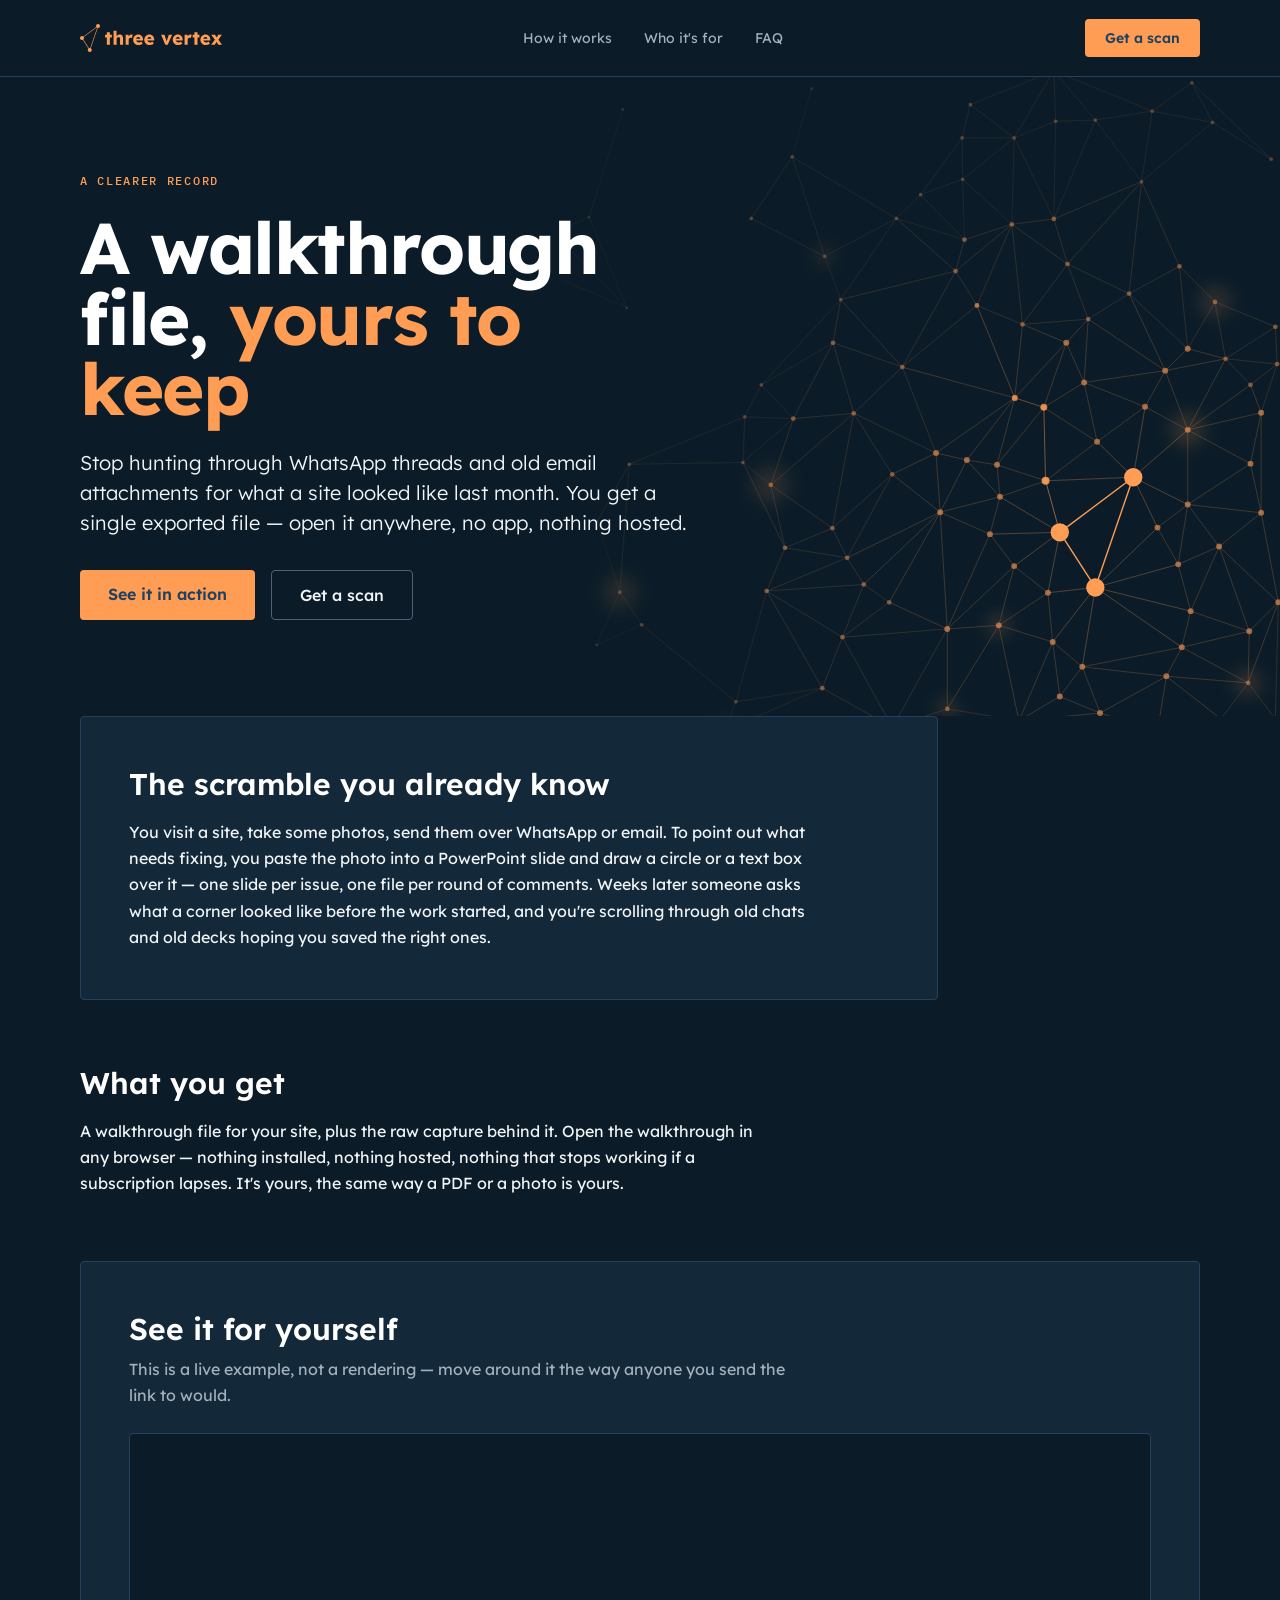
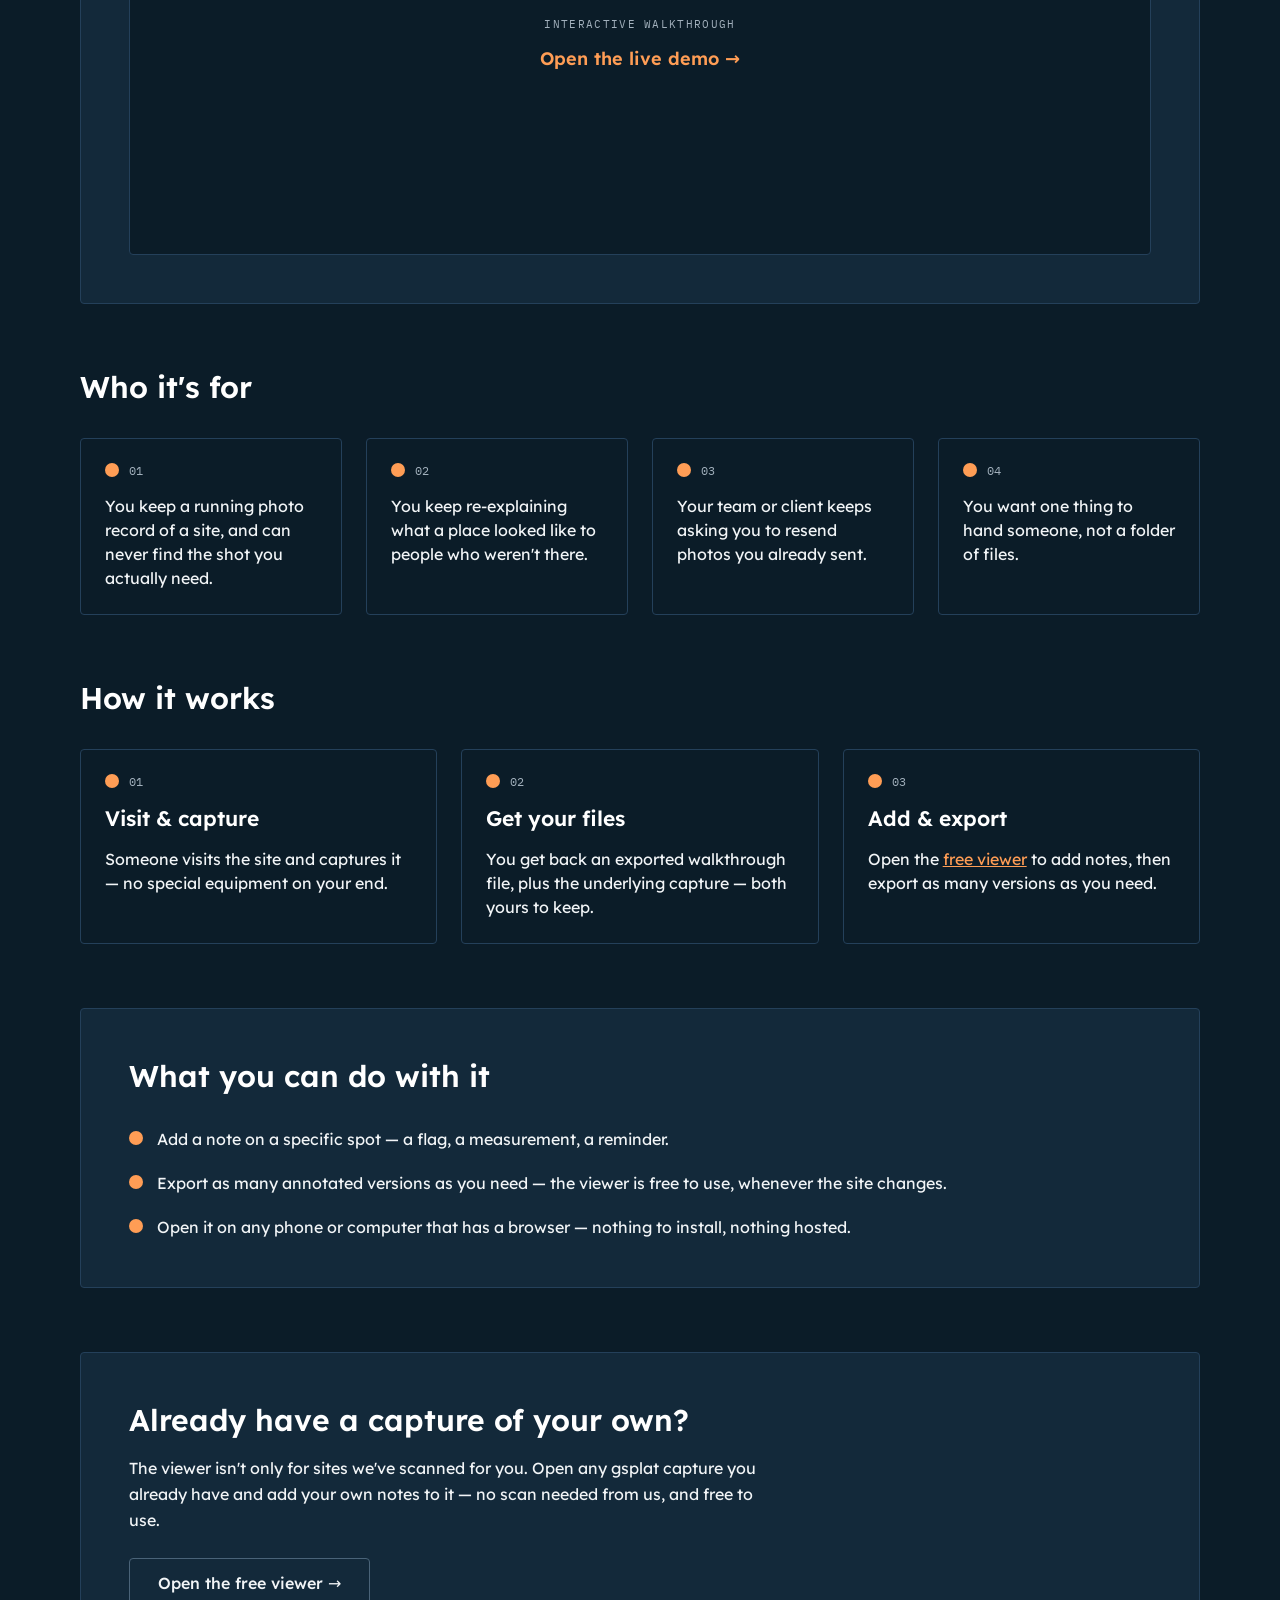
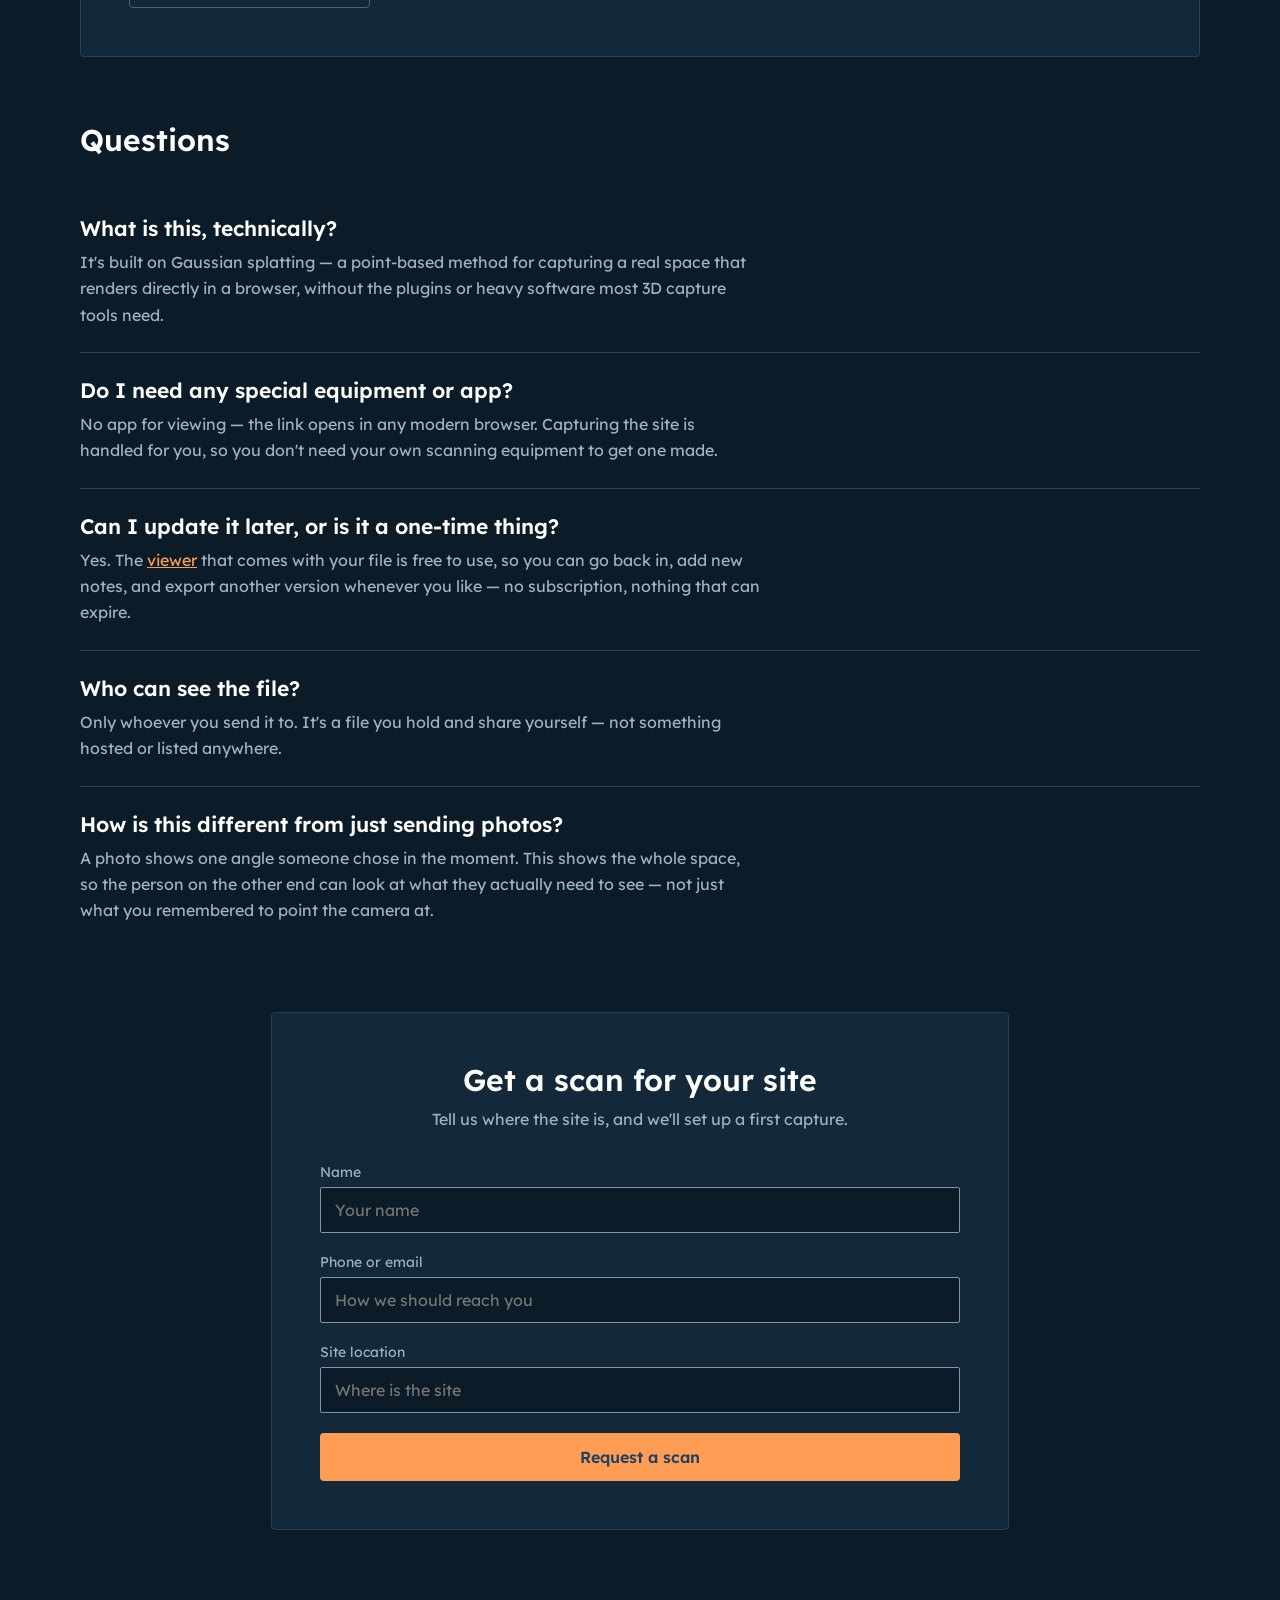
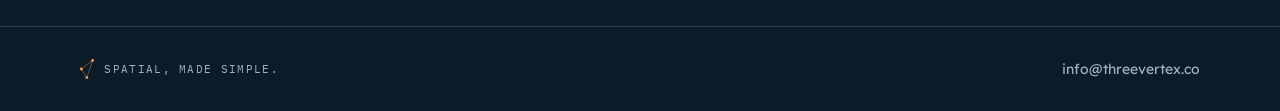
==== commit 3cbaaf2b: "added info page" ====
--- a/index.html
+++ b/index.html
@@ -1,2106 +1,391 @@
-<!doctype html>
-<html lang="en">
+<!DOCTYPE html>
+<html>
 <head>
-<meta charset="utf-8">
-<meta name="viewport" content="width=device-width, initial-scale=1, viewport-fit=cover">
-<title>Splat hotspot studio</title>
-<link rel="icon" type="image/svg+xml" href="[data-uri]">
-<style id="gs-style">
-@font-face{font-family:"Lexend";src:url([data-uri]) format("woff2");font-weight:100 900;font-style:normal;font-display:swap}
-@font-face{font-family:"IBM Plex Mono";src:url([data-uri]) format("woff2");font-weight:400;font-style:normal;font-display:swap}
-@font-face{font-family:"IBM Plex Mono";src:url([data-uri]) format("woff2");font-weight:500;font-style:normal;font-display:swap}
-/* three vertex tokens, dark theme */
-:root{
-  --vertex-orange:#ff9d55; --deep-navy:#0b1c28; --navy-800:#13293a; --navy-700:#1e3a50; --blue-700:#1f4260;
-  --surface:#0b1c28; --surface-raised:#13293a; --ink-heading:#ffffff; --ink:#f2f5f7; --ink-muted:#a3b1bd;
-  --accent:#ff9d55; --on-accent:#1f4260; --accent-ink:#ff9d55; --accent-soft:#1e3a50; --info:#c7d3dc;
-  --line:#24405a; --line-strong:#7d98ae; --focus:#ff9d55;
-  --radius-sm:2px; --radius-md:4px; --radius-node:9999px;
-  --space-1:4px; --space-2:8px; --space-3:12px; --space-4:16px; --space-5:24px; --space-6:32px;
-  --font-sans:"Lexend","Segoe UI",Calibri,system-ui,sans-serif;
-  --font-mono:"IBM Plex Mono",Consolas,"SF Mono",monospace;
-  --side:320px;
-}
-*{box-sizing:border-box}
-[hidden]{display:none !important}
-html,body{margin:0;height:100%;overflow:hidden}
-body{font:400 14px/1.55 var(--font-sans);color:var(--ink);background:var(--surface);-webkit-font-smoothing:antialiased}
-button,input,textarea,select{font:inherit;color:inherit}
-button{cursor:pointer}
-:focus-visible{outline:2px solid var(--focus);outline-offset:2px}
-::selection{background:var(--navy-700)}
-
-/* ---------- sidebar ---------- */
-#side{position:fixed;top:0;left:0;bottom:0;width:var(--side);background:var(--surface);border-right:1px solid var(--line);
-  display:flex;flex-direction:column;overflow-y:auto;z-index:20;transition:transform .22s ease-out;scrollbar-width:thin;scrollbar-color:var(--line) transparent}
-body.side-hidden #side{transform:translateX(-100%)}
-.brand{padding:var(--space-5) var(--space-5) var(--space-4);border-bottom:1px solid var(--line)}
-.brand .lockup{display:block;width:124px;height:auto;margin:0 0 var(--space-5)}
-.brand h1{margin:0;font-size:21px;line-height:1.2;font-weight:600;letter-spacing:-.015em;color:var(--ink-heading)}
-.brand p{margin:var(--space-1) 0 0;color:var(--ink-muted);font-size:13px;font-weight:300}
-.sec{padding:var(--space-4) var(--space-5) var(--space-5);border-bottom:1px solid var(--line)}
-.sec.grow{flex:1 0 auto;min-height:200px;display:flex;flex-direction:column}
-.sec h2{margin:0 0 var(--space-3);font:500 12px/1.4 var(--font-mono);letter-spacing:.14em;text-transform:uppercase;color:var(--accent-ink)}
-.sec-head{display:flex;align-items:center;justify-content:space-between;margin-bottom:var(--space-3)}
-.sec-head h2{margin:0}
-.row{display:flex;gap:var(--space-2);margin-bottom:var(--space-2)}
-.row>*{flex:1}
-.grid2{display:grid;grid-template-columns:1fr 1fr;gap:var(--space-2)}
-.grid2 .wide{grid-column:1/-1}
-.btn{display:inline-flex;align-items:center;justify-content:center;gap:var(--space-2);height:36px;padding:0 var(--space-4);border-radius:var(--radius-md);
-  border:1px solid var(--line-strong);background:transparent;color:var(--ink);font-size:13.5px;font-weight:500;line-height:1;white-space:nowrap;user-select:none;
-  transition:background .15s ease-out,border-color .15s ease-out,color .15s ease-out}
-.btn:hover{border-color:var(--ink)}
-.btn.primary{background:var(--accent);border-color:var(--accent);color:var(--on-accent);font-weight:600}
-.btn.primary:hover{box-shadow:inset 0 0 0 2px var(--deep-navy)}
-.btn.sm{height:30px;padding:0 var(--space-3);font-size:12.5px}
-.btn.active{background:var(--accent-soft);border-color:var(--accent);color:var(--ink-heading)}
-.btn:disabled{opacity:.45;cursor:not-allowed}
-.input{width:100%;height:36px;padding:0 10px;border:1px solid var(--line-strong);border-radius:var(--radius-sm);background:transparent;color:var(--ink);font-weight:400}
-.input::placeholder{color:var(--ink-muted);font-weight:300}
-.input:focus{border-color:var(--ink)}
-textarea.input{height:auto;padding:8px 10px;resize:vertical;min-height:64px;line-height:1.5}
-select.input{padding:0 6px;background:var(--surface)}
-select.input option{background:var(--surface-raised);color:var(--ink)}
-.field{margin-bottom:var(--space-3)}
-.field label,.inline label{display:block;font-size:12px;color:var(--ink-muted);margin-bottom:var(--space-1)}
-.inline{display:flex;gap:var(--space-2);align-items:flex-end}
-.inline>div{flex:1}
-.inline input[type=color]{width:100%;height:36px;border:1px solid var(--line-strong);border-radius:var(--radius-sm);padding:3px;background:transparent}
-.stats{font:400 12px/1.5 var(--font-mono);color:var(--ink-muted);margin:var(--space-1) 0 var(--space-3);min-height:18px;word-break:break-all}
-.hint{font-size:13px;font-weight:300;color:var(--ink-muted);margin:0 0 var(--space-3)}
-.hint.on{color:var(--accent-ink);font-weight:400}
-#hsList{flex:1}
-.empty-list{color:var(--ink-muted);font-size:13px;font-weight:300;padding:var(--space-3) 0}
-.hs-item{border:1px solid var(--line);background:var(--surface-raised);border-radius:var(--radius-md);padding:var(--space-3);margin-bottom:var(--space-2)}
-.hs-item.sel{border-color:var(--accent)}
-.hs-item-head{display:flex;gap:var(--space-2);align-items:center;margin-bottom:var(--space-2)}
-.hs-item-head .num{flex:none;width:22px;height:22px;border-radius:var(--radius-node);background:var(--accent);color:var(--on-accent);
-  font:500 11px/1 var(--font-mono);display:flex;align-items:center;justify-content:center}
-.hs-item-head .input{height:32px;font-weight:500}
-.acts{display:flex;gap:var(--space-1);margin-top:var(--space-2);flex-wrap:wrap}
-.acts button{border:1px solid var(--line);background:transparent;border-radius:var(--radius-sm);padding:4px 8px;font-size:12px;color:var(--ink-muted)}
-.acts button:hover{color:var(--ink);border-color:var(--line-strong)}
-.acts button.danger{margin-left:auto}
-.link{border:0;background:none;color:var(--accent-ink);font-size:13px;padding:var(--space-1) 0;text-align:left;justify-content:flex-start}
-.link:hover{text-decoration:underline;text-underline-offset:4px}
-.range{width:100%;accent-color:var(--accent)}
-.note{font-size:12px;font-weight:300;color:var(--ink-muted);margin:var(--space-3) 0 0}
-
-/* ---------- stage ---------- */
-#stage{position:fixed;top:0;right:0;bottom:0;left:var(--side);overflow:hidden;transition:left .22s ease-out}
-body.side-hidden #stage,body.viewer #stage{left:0}
-#gl{position:absolute;inset:0;width:100%;height:100%;display:block;touch-action:none;cursor:grab}
-#gl.dragging{cursor:grabbing}
-#gl.picking{cursor:crosshair}
-#hsLayer{position:absolute;inset:0;pointer-events:none;overflow:hidden;z-index:1}
-
-/* hotspot: the node dot */
-.hs{position:absolute;left:0;top:0;width:0;height:0}
-.hs:hover,.hs.open{z-index:100000 !important}
-.hs-dot{position:absolute;left:-14px;top:-14px;width:28px;height:28px;border-radius:var(--radius-node);pointer-events:auto;padding:0;
-  border:2px solid var(--deep-navy);background:var(--accent);color:var(--on-accent);font:500 12px/1 var(--font-mono);
-  box-shadow:0 0 0 1.5px rgba(255,157,85,.6);transition:transform .15s ease-out,opacity .15s ease-out}
-.hs:hover .hs-dot,.hs.open .hs-dot{transform:scale(1.12)}
-.hs.sel .hs-dot{box-shadow:0 0 0 2px var(--deep-navy),0 0 0 4px var(--ink-heading)}
-.hs.occluded .hs-dot{opacity:.4;transform:scale(.8)}
-.hs.occluded:hover .hs-dot,.hs.occluded.open .hs-dot{opacity:1;transform:scale(1)}
-.hs-card{position:absolute;bottom:24px;left:0;transform:translate(-50%,6px);width:max-content;min-width:170px;max-width:300px;
-  background:var(--surface-raised);color:var(--ink);border:1px solid var(--line);border-radius:var(--radius-md);padding:var(--space-3) var(--space-4) 14px;
-  opacity:0;pointer-events:none;transition:opacity .16s ease-out,transform .16s ease-out}
-.hs-card::after{content:"";position:absolute;left:0;right:0;top:100%;height:12px}
-.hs:hover .hs-card,.hs.open .hs-card{opacity:1;transform:translate(-50%,0);pointer-events:auto}
-.hs.below .hs-card{bottom:auto;top:24px}
-.hs.below .hs-card::after{top:auto;bottom:100%}
-.hs.al .hs-card{left:-22px;transform:translate(0,6px)}
-.hs.ar .hs-card{left:auto;right:-22px;transform:translate(0,6px)}
-.hs.al:hover .hs-card,.hs.al.open .hs-card,.hs.ar:hover .hs-card,.hs.ar.open .hs-card{transform:none}
-.hs-eye{font:500 11px/1.4 var(--font-mono);letter-spacing:.14em;text-transform:uppercase;color:var(--accent-ink);margin-bottom:6px}
-.hs-title{font-weight:600;font-size:16px;line-height:1.25;letter-spacing:-.01em;color:var(--ink-heading);margin-bottom:4px}
-.hs-body{font-size:13.5px;font-weight:300;line-height:1.55;color:var(--ink);white-space:pre-wrap;max-height:220px;overflow:auto}
-.hs-body:empty{display:none}
-
-/* stage chrome */
-.ico{width:20px;height:20px;stroke:currentColor;stroke-width:1.5;fill:none;stroke-linecap:round;stroke-linejoin:round}
-#sideToggle{position:absolute;top:calc(12px + env(safe-area-inset-top));left:calc(12px + env(safe-area-inset-left));z-index:5;height:36px;padding:0 12px 0 9px;
-  display:flex;align-items:center;gap:6px;border-radius:var(--radius-md);border:1px solid var(--line);background:rgba(11,28,40,.86);color:var(--ink);font-size:13px;font-weight:500}
-#sideToggle:hover{border-color:var(--line-strong)}
-body.viewer #sideToggle{display:none}
-#sideClose{display:none}
-#toolbar{position:absolute;top:calc(12px + env(safe-area-inset-top));right:calc(12px + env(safe-area-inset-right));z-index:6;display:flex;gap:var(--space-2)}
-.seg{display:flex;background:rgba(11,28,40,.86);border:1px solid var(--line);border-radius:var(--radius-md)}
-.seg button,.tbtn{height:34px;padding:0 14px;border:0;border-radius:0;background:transparent;color:var(--ink-muted);font-weight:500;font-size:13px}
-.seg button:hover{color:var(--ink)}
-.seg button[aria-pressed="true"]{color:var(--ink-heading);box-shadow:inset 0 -2px 0 var(--accent)}
-.tbtn{display:flex;align-items:center;padding:0 8px;height:36px;border:1px solid var(--line);border-radius:var(--radius-md);background:rgba(11,28,40,.86);color:var(--ink)}
-.tbtn:hover{border-color:var(--line-strong)}
-#helpbar{position:absolute;right:12px;bottom:calc(12px + env(safe-area-inset-bottom));color:var(--ink-muted);font-size:12px;font-weight:300;pointer-events:none;text-align:right;
-  text-shadow:0 0 6px var(--deep-navy)}
-#helpbar.seen{opacity:0;transition:opacity .6s}
-#viewerTitle{display:none;position:absolute;top:calc(14px + env(safe-area-inset-top));left:calc(16px + env(safe-area-inset-left));align-items:center;gap:10px;
-  padding:6px 14px 6px 10px;background:rgba(11,28,40,.86);border:1px solid var(--line);border-radius:var(--radius-md);pointer-events:none;max-width:calc(100% - 250px)}
-#viewerTitle img{width:22px;height:auto;flex:none}
-#viewerTitleText{color:var(--ink-heading);font-size:15px;font-weight:600;letter-spacing:-.01em;white-space:nowrap;overflow:hidden;text-overflow:ellipsis}
-body.viewer #viewerTitle{display:flex}
-#tour{display:none;position:absolute;left:12px;right:12px;bottom:calc(40px + env(safe-area-inset-bottom));justify-content:center;gap:6px;flex-wrap:wrap;pointer-events:none}
-body.viewer #tour:not([hidden]){display:flex}
-.chip{pointer-events:auto;display:flex;align-items:center;gap:8px;height:34px;padding:0 14px 0 6px;border-radius:var(--radius-node);border:1px solid var(--line);
-  background:rgba(11,28,40,.86);color:var(--ink);font-size:13px;font-weight:400}
-.chip:hover{border-color:var(--line-strong)}
-.chip .n{width:22px;height:22px;border-radius:var(--radius-node);background:var(--accent);color:var(--on-accent);font:500 11px/1 var(--font-mono);display:flex;align-items:center;justify-content:center}
-.chip.home{padding-left:14px;font:500 11px/1 var(--font-mono);letter-spacing:.12em;text-transform:uppercase;color:var(--ink-muted)}
-
-/* empty state: a heading page, so it carries the vertex field */
-#empty{position:absolute;inset:0;display:flex;align-items:flex-start;pointer-events:none;background:var(--deep-navy) url([data-uri]) right bottom/100% auto no-repeat}
-#empty .card{pointer-events:auto;max-width:560px;padding:112px 48px 0}
-#empty .eyebrow{font:500 12px/1.4 var(--font-mono);letter-spacing:.14em;text-transform:uppercase;color:var(--vertex-orange);margin:0 0 var(--space-3)}
-#empty h3{margin:0 0 var(--space-3);font-size:44px;line-height:1.05;font-weight:700;letter-spacing:-.02em;color:var(--ink-heading)}
-#empty p{margin:0 0 var(--space-5);color:var(--ink);font-size:17px;font-weight:300;line-height:1.5;max-width:40ch}
-#empty .row{justify-content:flex-start}
-#empty .row>*{flex:none}
-body.viewer #empty{display:none}
-#drop{position:absolute;inset:12px;border:1px dashed var(--line-strong);display:none;align-items:center;justify-content:center;
-  color:var(--ink-heading);font-size:17px;font-weight:600;background:rgba(30,58,80,.82);pointer-events:none;z-index:30}
-#drop.on{display:flex}
-#loading{position:absolute;inset:0;display:none;align-items:center;justify-content:center;gap:12px;color:var(--ink);font-weight:300;background:rgba(11,28,40,.72);z-index:40}
-#loading.on{display:flex}
-.spin{width:20px;height:20px;border:2px solid var(--line);border-top-color:var(--accent);border-radius:50%;animation:sp .8s linear infinite}
-@keyframes sp{to{transform:rotate(360deg)}}
-#toast{position:absolute;left:50%;top:calc(60px + env(safe-area-inset-top));transform:translate(-50%,-8px);background:var(--surface-raised);color:var(--ink);padding:10px 16px;
-  border:1px solid var(--line);border-radius:var(--radius-md);font-size:13px;opacity:0;pointer-events:none;transition:opacity .2s ease-out,transform .2s ease-out;z-index:50;max-width:min(80%,460px)}
-#toast.on{opacity:1;transform:translate(-50%,0)}
-body.viewer #side{display:none}
-
-/* walk controls */
-#joy{position:absolute;left:calc(22px + env(safe-area-inset-left));bottom:calc(92px + env(safe-area-inset-bottom));width:124px;height:124px;border-radius:50%;
-  background:rgba(11,28,40,.6);border:1px solid var(--line-strong);touch-action:none;display:none;z-index:6}
-#joy .knob{position:absolute;left:50%;top:50%;width:50px;height:50px;margin:-25px 0 0 -25px;border-radius:50%;background:var(--ink);pointer-events:none}
-#vpad{position:absolute;right:calc(22px + env(safe-area-inset-right));bottom:calc(100px + env(safe-area-inset-bottom));display:none;flex-direction:column;gap:10px;z-index:6}
-#vpad button{width:52px;height:52px;border-radius:50%;border:1px solid var(--line-strong);background:rgba(11,28,40,.6);color:var(--ink);
-  font:500 11px/1 var(--font-mono);letter-spacing:.1em;text-transform:uppercase;touch-action:none;user-select:none;-webkit-user-select:none}
-#vpad button:active{background:var(--accent);color:var(--on-accent);border-color:var(--accent)}
-@media (hover:none),(pointer:coarse){
-  body.walk #joy{display:block}
-  body.walk #vpad{display:flex}
-  .hs-dot{width:34px;height:34px;left:-17px;top:-17px;font-size:13px}
-  .hs-card{bottom:28px}
-  .hs.below .hs-card{top:28px}
-}
-@media (max-width:760px){
-  #stage{left:0 !important}
-  #side{top:auto;right:0;width:auto;height:min(64vh,580px);height:min(64dvh,580px);border-right:0;border-top:1px solid var(--line-strong);padding-bottom:env(safe-area-inset-bottom)}
-  body.side-hidden #side{transform:translateY(105%)}
-  .brand{display:flex;align-items:center;justify-content:space-between;gap:10px;position:sticky;top:0;background:var(--surface);z-index:2;padding:var(--space-4) var(--space-5)}
-  .brand .lockup,.brand p{display:none}
-  .brand h1{font-size:18px}
-  #sideClose{display:inline-flex}
-  .btn{height:42px}
-  .btn.sm{height:34px}
-  .input{height:42px;font-size:16px}
-  textarea.input{font-size:16px}
-  .acts button{padding:7px 10px;font-size:12.5px}
-  #helpbar{left:12px;right:12px;bottom:auto;top:calc(58px + env(safe-area-inset-top));text-align:center}
-  #viewerTitle{max-width:calc(100% - 190px)}
-  #tour{flex-wrap:nowrap;justify-content:flex-start;overflow-x:auto;bottom:calc(14px + env(safe-area-inset-bottom));left:0;right:0;padding:0 12px;scrollbar-width:none;-webkit-overflow-scrolling:touch}
-  #tour::-webkit-scrollbar{display:none}
-  .chip{flex:none;height:38px}
-  .hs-card{max-width:min(300px,76vw)}
-  #empty .card{padding:110px 24px 0}
-  #empty h3{font-size:32px}
-  #empty p{font-size:16px}
-}
-/* ---------- scene + list ---------- */
-.scene-head{display:flex;align-items:flex-start;justify-content:space-between;gap:var(--space-3)}
-.scene-meta{min-width:0}
-.scene-name{font-weight:600;color:var(--ink-heading);white-space:nowrap;overflow:hidden;text-overflow:ellipsis}
-.scene-head .stats{margin:2px 0 0}
-.urlrow-side{margin:var(--space-3) 0 0}
-.count{font:500 11px/1 var(--font-mono);color:var(--ink-muted);letter-spacing:.08em;margin-left:6px}
-.menu-wrap{position:relative;flex:none}
-.menu{position:absolute;right:0;top:calc(100% + 4px);min-width:190px;background:var(--surface-raised);border:1px solid var(--line-strong);border-radius:var(--radius-md);padding:4px 0;z-index:10}
-.mi{display:block;width:100%;text-align:left;border:0;background:transparent;color:var(--ink);font-size:13.5px;padding:9px 14px;cursor:pointer}
-.mi:hover,.mi:focus-visible{background:var(--navy-700)}
-details.settings summary{cursor:pointer;list-style:none;font:500 12px/1.4 var(--font-mono);letter-spacing:.14em;text-transform:uppercase;color:var(--accent-ink);display:flex;justify-content:space-between}
-details.settings summary::-webkit-details-marker{display:none}
-details.settings summary::after{content:"+";font-size:15px;letter-spacing:0;color:var(--ink-muted)}
-details.settings[open] summary::after{content:"−"}
-details.settings[open] summary{margin-bottom:var(--space-3)}
-.hs-item{border:1px solid var(--line);background:var(--surface-raised);border-radius:var(--radius-md);margin-bottom:var(--space-2);position:relative}
-.hs-item.sel{border-color:var(--accent)}
-.hs-item.dragging{z-index:3;background:var(--navy-700);border-color:var(--accent)}
-.hs-item.shift{transition:transform .15s ease-out}
-.hs-item-head{display:flex;align-items:center;gap:var(--space-2);padding:6px 10px 6px 2px;margin:0}
-.grip{flex:none;width:26px;height:32px;display:flex;align-items:center;justify-content:center;color:var(--ink-muted);cursor:grab;touch-action:none}
-.grip svg{width:16px;height:16px;fill:currentColor}
-.rt{flex:1;min-width:0;text-align:left;border:0;background:none;color:var(--ink);font-size:13.5px;font-weight:500;padding:6px 0;white-space:nowrap;overflow:hidden;text-overflow:ellipsis}
-.hs-item.expanded .rt{color:var(--ink-heading)}
-.hs-item .ed{padding:0 var(--space-3) var(--space-3)}
-/* ---------- editor ---------- */
-.ed-eye{font:500 11px/1.4 var(--font-mono);letter-spacing:.14em;text-transform:uppercase;color:var(--accent-ink);margin:0 0 var(--space-2)}
-.ed .ed-t{margin-bottom:var(--space-2);font-weight:500}
-.ed-acts{display:flex;align-items:center;gap:var(--space-2);margin-top:var(--space-3)}
-.ed-acts .grow{flex:1}
-.ed .menu{position:static;margin-top:var(--space-2);min-width:0}
-.ed-pop .menu{position:absolute;left:0;right:auto;top:auto;bottom:calc(100% + 4px);margin:0}
-#hsPop{position:absolute;left:0;top:0;width:min(310px,calc(100% - 24px));background:var(--surface-raised);border:1px solid var(--line-strong);border-radius:var(--radius-md);
-  padding:var(--space-4);z-index:60}
-#hsPop .pop-dock{display:none;align-items:center;justify-content:space-between;gap:8px;font-size:12.5px;color:var(--ink-muted);margin:-4px 0 var(--space-3);
-  padding-bottom:var(--space-2);border-bottom:1px solid var(--line)}
-#hsPop.docked .pop-dock{display:flex}
-#hsSheet{position:fixed;left:50%;transform:translateX(-50%);width:min(100%,640px);bottom:0;height:50vh;background:var(--surface);border-top:1px solid var(--line-strong);
-  z-index:70;display:flex;flex-direction:column;transition:height .2s ease-out;padding-bottom:env(safe-area-inset-bottom)}
-#hsSheet.dragging{transition:none}
-#hsSheet .grab{flex:none;height:30px;display:flex;align-items:center;justify-content:center;touch-action:none;cursor:ns-resize}
-#hsSheet .grab span{width:40px;height:4px;border-radius:2px;background:var(--line-strong)}
-#hsSheet .sheet-body{flex:1;min-height:0;overflow:auto;padding:0 20px 16px}
-#hsSheet .ed{display:flex;flex-direction:column;min-height:100%}
-#hsSheet.full .ed-b{flex:1;min-height:140px}
-/* ---------- placing ---------- */
-.addbtn{height:36px}
-.addbtn.active{background:var(--accent-soft);border-color:var(--accent);color:var(--ink-heading)}
-#placeBar{position:absolute;top:calc(60px + env(safe-area-inset-top));left:50%;transform:translateX(-50%);display:flex;align-items:center;gap:var(--space-3);
-  background:var(--surface-raised);border:1px solid var(--accent);border-radius:var(--radius-md);padding:6px 6px 6px 14px;z-index:8;max-width:calc(100% - 24px);font-size:13.5px}
-#confirmBar{position:absolute;left:12px;right:12px;bottom:calc(16px + env(safe-area-inset-bottom));display:flex;gap:var(--space-2);z-index:8;
-  background:rgba(11,28,40,.94);border:1px solid var(--line);border-radius:var(--radius-md);padding:8px}
-#confirmBar .btn{flex:1;padding:0 8px;white-space:normal;line-height:1.15;text-align:center}
-#addFab{display:none;position:absolute;right:calc(20px + env(safe-area-inset-right));bottom:calc(24px + env(safe-area-inset-bottom));width:58px;height:58px;border-radius:50%;
-  border:0;background:var(--accent);color:var(--on-accent);z-index:7;align-items:center;justify-content:center}
-#addFab .ico{width:26px;height:26px;stroke-width:2}
-.hs.ghost{pointer-events:none;z-index:100001 !important}
-.hs.ghost .hs-dot{pointer-events:none;background:rgba(255,157,85,.18);border:2px solid var(--accent);box-shadow:0 0 0 5px rgba(255,157,85,.18)}
-.hs-dot{touch-action:none;-webkit-touch-callout:none;user-select:none;-webkit-user-select:none}
-.hs.dragging .hs-dot{transform:scale(1.3);box-shadow:0 0 0 2px var(--deep-navy),0 0 0 5px var(--accent)}
-.hs.editing .hs-card,.hs.dragging .hs-card{display:none}
-/* ---------- dialog + toast ---------- */
-#dlg{position:fixed;inset:0;background:rgba(11,28,40,.72);display:flex;align-items:center;justify-content:center;z-index:90;padding:16px}
-#dlg[hidden]{display:none}
-.dlg-card{background:var(--surface-raised);border:1px solid var(--line-strong);border-radius:var(--radius-md);padding:var(--space-5);max-width:400px;width:100%}
-.dlg-card h3{margin:0 0 var(--space-2);font-size:21px;line-height:1.3;font-weight:600;letter-spacing:-.01em;color:var(--ink-heading)}
-.dlg-card p{margin:0 0 var(--space-5);color:var(--ink-muted);font-weight:300}
-.dlg-btns{display:flex;gap:var(--space-2);justify-content:flex-end;flex-wrap:wrap}
-#toast{display:flex;align-items:center;gap:var(--space-4)}
-#toast.has-act{pointer-events:auto}
-#toastAct{font-weight:500}
-/* ---------- empty state extras ---------- */
-#empty .urlrow{margin-top:var(--space-3);max-width:440px}
-#empty .urlrow .input{flex:1}
-#empty .link{display:inline-block;margin-top:var(--space-2);cursor:pointer}
-/* ---------- visibility rules ---------- */
-body.no-scene #side,body.no-scene #sideToggle,body.no-scene #toolbar .addbtn,body.no-scene #toolbar .seg{display:none}
-body.no-scene #stage{left:0}
-body.no-scene #vrBtn{display:none}
-.tbtn span{margin-left:6px;font-size:13px;font-weight:500}
-body.no-scene #hsLayer{display:none}
-body.viewer #toolbar .addbtn,body.viewer #addFab,body.viewer #placeBar,body.viewer #confirmBar,body.viewer #hsPop,body.viewer #hsSheet{display:none !important}
-body.placing #helpbar,body.sheet-open #helpbar{display:none}
-body.sheet-open #joy,body.sheet-open #vpad,body.sheet-open #addFab{display:none !important}
-@media (max-width:760px){
-  #toolbar .addbtn{display:none}
-  body:not(.no-scene):not(.viewer):not(.placing).side-hidden #addFab{display:flex}
-  #placeBar{top:calc(60px + env(safe-area-inset-top));font-size:13px}
-  #hsSheet{width:100%}
-}
-@media (prefers-reduced-motion:reduce){*{transition:none !important;animation:none !important}}
-</style>
+  <meta charset="utf-8">
+  <title>Site documentation — one link, always current</title>
+  <style>
+    * { margin: 0; padding: 0; box-sizing: border-box; }
+    body { background: #faf9f5; display: flex; align-items: center; justify-content: center; min-height: 100vh; font-family: -apple-system, BlinkMacSystemFont, sans-serif; }
+    #__bundler_loading { position: fixed; bottom: 20px; right: 20px; font: 13px/1.4 -apple-system, BlinkMacSystemFont, sans-serif; color: #666; background: #fff; padding: 8px 14px; border-radius: 8px; box-shadow: 0 1px 4px rgba(0,0,0,0.12); z-index: 10000; }
+    #__bundler_thumbnail { position: fixed; inset: 0; width: 100%; height: 100%; display: flex; align-items: center; justify-content: center; background: #faf9f5; z-index: 9999; }
+    #__bundler_thumbnail svg { width: 100%; height: 100%; object-fit: contain; }
+    #__bundler_placeholder { color: #999; font-size: 14px; }
+  </style>
+  <noscript>
+    <style>#__bundler_loading { display: none; }</style>
+    <div style="position:fixed;bottom:12px;left:12px;font:13px/1.4 -apple-system,BlinkMacSystemFont,sans-serif;color:#999;background:rgba(255,255,255,0.9);padding:6px 12px;border-radius:6px;box-shadow:0 1px 4px rgba(0,0,0,0.08);z-index:10000;">
+      This page requires JavaScript to display.
+    </div>
+  </noscript>
 </head>
 <body>
-<aside id="side">
-  <div class="brand">
-    <div><img class="lockup" src="[data-uri]" alt="three vertex">
-    <h1>Splat hotspot studio</h1>
-    <p>View Gaussian splats and pin notes to them.</p></div>
-    <button class="btn sm" id="sideClose">Done</button>
-  </div>
-
-  <div class="sec">
-    <h2>Scene</h2>
-    <div class="scene-head">
-      <div class="scene-meta"><div class="scene-name" id="sceneName">No scene</div><div class="stats" id="stats"></div></div>
-      <div class="menu-wrap">
-        <button class="btn sm" id="replaceBtn" aria-haspopup="true" aria-expanded="false" aria-label="Replace scene">Replace</button>
-        <div class="menu" id="replaceMenu" hidden>
-          <label class="mi" for="fileIn" tabindex="0">Open a file</label>
-          <button class="mi" id="replUrl" type="button">Paste a URL</button>
-          <button class="mi" id="demoBtn" type="button">Load demo</button>
-        </div>
-      </div>
-    </div>
-    <div class="row urlrow-side" id="urlRowSide" hidden><input class="input" id="urlInSide" placeholder="Paste a .ply or .splat URL"><button class="btn" id="urlBtnSide" style="flex:none">Load</button></div>
-  </div>
-
-  <div class="sec grow">
-    <div class="sec-head"><h2>Hotspots <span class="count" id="hsCount"></span></h2></div>
-    <div id="hsList"></div>
-  </div>
-
-  <details class="sec settings" id="settings">
-    <summary>Scene settings</summary>
-    <div class="inline">
-      <div><label for="upSel">Up axis</label>
-        <select class="input" id="upSel">
-          <option value="-y" title="Typical for 3DGS captures">−Y</option>
-          <option value="+y">+Y</option>
-          <option value="+z">+Z</option>
-          <option value="-z">−Z</option>
-        </select></div>
-      <div style="flex:none;width:58px"><label for="bgIn">Backdrop</label><input type="color" id="bgIn" value="#0b1c28"></div>
-      <button class="btn" id="resetBtn" style="flex:none">Reset view</button>
-    </div>
-    <div class="field" style="margin:12px 0 0"><label for="speedIn">Walk speed</label><input type="range" class="range" id="speedIn" min="0.2" max="3" step="0.1" value="1"></div>
-    <div class="field" style="margin:12px 0 0"><label for="vrSizeIn">VR world size <span id="vrSizeOut" class="count">×1.0</span></label><input type="range" class="range" id="vrSizeIn" min="-2" max="2" step="0.25" value="0"></div>
-  </details>
-
-  <div class="sec">
-    <h2>Save and export</h2>
-    <div class="field"><label for="titleIn">Viewer title</label><input class="input" id="titleIn" value="Untitled scene"></div>
-    <div class="grid2">
-      <button class="btn" id="saveBtn">Save hotspots</button>
-      <label class="btn" for="projIn" tabindex="0">Open hotspots</label>
-      <button class="btn wide" id="exportBtn">Export standalone viewer</button>
-      <button class="link wide" id="splatBtn">Download scene as .splat</button>
-    </div>
-    <p class="note">Hotspot files hold notes, views and settings, not the scene. Keep them next to the scene file. The exported viewer includes both and opens at your current view.</p>
-  </div>
-</aside>
-<input type="file" id="fileIn" accept=".ply,.splat,.json" multiple hidden>
-<input type="file" id="projIn" accept=".json,application/json" hidden>
-
-<main id="stage">
-  <canvas id="gl"></canvas>
-  <div id="hsLayer"></div>
-  <div id="viewerTitle"><img src="[data-uri]" alt=""><span id="viewerTitleText"></span></div>
-  <div id="tour" hidden></div>
-  <div id="empty"><div class="card">
-    <p class="eyebrow">Gaussian splat viewer</p>
-    <h3>Pin notes to any captured space.</h3>
-    <p>Drop a .ply or .splat file here, together with its hotspots file if you have one. Or load the demo to try hotspots and walk mode.</p>
-    <div class="row"><label class="btn primary" for="fileIn" tabindex="0">Open a file</label><button class="btn" id="demoBtn2">Load demo</button></div>
-    <div class="row urlrow"><input class="input" id="urlIn" placeholder="Or paste a .ply or .splat URL"><button class="btn" id="urlBtn">Load</button></div>
-    <label class="link" for="fileIn" tabindex="0">Open a scene and its saved hotspots</label>
-  </div></div>
-  <button id="sideToggle" title="Show or hide the panel"><svg class="ico" viewBox="0 0 24 24" aria-hidden="true"><path d="M4 6h16M4 12h16M4 18h16"/></svg>Panel</button>
-  <div id="toolbar">
-    <button class="btn primary addbtn" id="addBtn" aria-pressed="false" title="Add hotspot (H)"><svg class="ico" viewBox="0 0 24 24" aria-hidden="true"><path d="M12 5v14M5 12h14"/></svg><span>Add hotspot</span></button>
-    <div class="seg" role="group" aria-label="Navigation mode">
-      <button id="navOrbit" aria-pressed="true">Orbit</button>
-      <button id="navWalk" aria-pressed="false">Walk</button>
-    </div>
-    <button class="tbtn" id="vrBtn" hidden title="View in VR" aria-label="View in VR"><svg class="ico" viewBox="0 0 24 24" aria-hidden="true"><path d="M3 8.5A1.5 1.5 0 0 1 4.5 7h15A1.5 1.5 0 0 1 21 8.5v7a1.5 1.5 0 0 1-1.5 1.5h-4.2l-2-2.6h-2.6l-2 2.6H4.5A1.5 1.5 0 0 1 3 15.5z"/></svg><span>VR</span></button>
-    <button class="tbtn" id="fsBtn" title="Full screen" aria-label="Full screen"><svg class="ico" viewBox="0 0 24 24" aria-hidden="true"><path d="M15 3h6v6M9 21H3v-6M21 3l-7 7M3 21l7-7"/></svg></button>
-  </div>
-  <div id="placeBar" hidden role="status"><span id="placeText"></span><button class="btn sm" id="placeCancel" type="button">Cancel</button></div>
-  <div id="confirmBar" hidden><button class="btn" id="cfCancel" type="button">Cancel</button><button class="btn" id="cfAnother" type="button">Place and add another</button><button class="btn primary" id="cfPlace" type="button">Place here</button></div>
-  <button id="addFab" type="button" aria-label="Add hotspot"><svg class="ico" viewBox="0 0 24 24" aria-hidden="true"><path d="M12 5v14M5 12h14"/></svg></button>
-  <div id="hsPop" hidden role="dialog" aria-label="Edit hotspot"><div class="pop-dock"><span>The pin is off screen.</span><button class="link" id="popShow" type="button">Show pin</button></div><div class="pop-body"></div></div>
-  <div id="hsSheet" hidden role="dialog" aria-label="Edit hotspot"><div class="grab" id="sheetGrab" aria-hidden="true"><span></span></div><div class="sheet-body"></div></div>
-  <div id="joy" aria-label="Move"><div class="knob"></div></div>
-  <div id="vpad"><button data-v="1" aria-label="Move up">Up</button><button data-v="-1" aria-label="Move down">Down</button></div>
-  <div id="helpbar"></div>
-  <div id="drop">Drop a .ply or .splat scene, a hotspots .json, or both</div>
-  <div id="loading"><div class="spin"></div><span id="loadingText">Loading</span></div>
-  <div id="dlg" hidden role="dialog" aria-modal="true" aria-labelledby="dlgTitle"><div class="dlg-card"><h3 id="dlgTitle"></h3><p id="dlgText"></p><div class="dlg-btns" id="dlgBtns"></div></div></div>
-  <div id="toast" role="status"><span id="toastText"></span><button class="link" id="toastAct" type="button" hidden></button></div>
-</main>
-
-<script id="gs-app">
-(function(){
-'use strict';
-// Snapshot of this page before anything changes. The exporter reuses it to build the standalone viewer.
-var PRISTINE = '<!doctype html>\n' + document.documentElement.outerHTML;
-
-var $ = function(id){ return document.getElementById(id); };
-function clamp(v,a,b){ return v<a?a:v>b?b:v; }
-function add(a,b){ return [a[0]+b[0],a[1]+b[1],a[2]+b[2]]; }
-function sub(a,b){ return [a[0]-b[0],a[1]-b[1],a[2]-b[2]]; }
-function scl(a,s){ return [a[0]*s,a[1]*s,a[2]*s]; }
-function dot(a,b){ return a[0]*b[0]+a[1]*b[1]+a[2]*b[2]; }
-function cross(a,b){ return [a[1]*b[2]-a[2]*b[1],a[2]*b[0]-a[0]*b[2],a[0]*b[1]-a[1]*b[0]]; }
-function len(a){ return Math.hypot(a[0],a[1],a[2]); }
-function norm(a){ var l=len(a)||1; return [a[0]/l,a[1]/l,a[2]/l]; }
-function uid(){ return 'h'+Math.random().toString(36).slice(2,9); }
-function esc(s){ return String(s).replace(/[&<>"]/g,function(c){return {'&':'&amp;','<':'&lt;','>':'&gt;','"':'&quot;'}[c];}); }
-function tick(){ return new Promise(function(r){ setTimeout(r,30); }); }
-
-/* =====================================================================
-   Splat core (shared by the Web Worker and the main-thread fallback).
-   Canonical format: ".splat" = 32 bytes per splat
-   [x,y,z float32][sx,sy,sz float32][r,g,b,a uint8][qw,qx,qy,qz uint8]
-   ===================================================================== */
-function buildTexture(u8, f, n){
-  var fv=new Float32Array(1), iv=new Int32Array(fv.buffer);
-  function half(v){
-    fv[0]=v; var x=iv[0]; var sign=(x>>31)&1, exp=(x>>23)&0xff, frac=x&0x7fffff, ne;
-    if(exp===0 || exp<103){ ne=0; frac=0; }
-    else if(exp<113){ ne=0; frac|=0x800000; frac=frac>>(113-exp); if(frac&0x1000000){ ne=1; frac=0; } }
-    else if(exp<142){ ne=exp-112; }
-    else { ne=31; frac=0; }
-    return (sign<<15)|(ne<<10)|(frac>>13);
+  <div id="__bundler_placeholder">Loading Site documentation — one link, always current...</div>
+  <div id="__bundler_loading">Unpacking...</div>
+
+  <script>
+    
+document.addEventListener('DOMContentLoaded', async function() {
+  const loading = document.getElementById('__bundler_loading');
+  function setStatus(msg) { if (loading) loading.textContent = msg; }
+
+  const FONT_MIME = /^(font[/]|application[/](x-)?font-|application[/]vnd\.ms-fontobject)/i;
+  const MIME_TOKEN = /^[\w.+-]+[/][\w.+-]+$/;
+  function toBase64(bytes) {
+    let bin = '';
+    for (let i = 0; i < bytes.length; i += 0x8000) {
+      bin += String.fromCharCode.apply(null, bytes.subarray(i, i + 0x8000));
+    }
+    return btoa(bin);
   }
-  function pack(a,b){ return (half(a)|(half(b)<<16))>>>0; }
-  var texwidth=2048, texheight=Math.max(1,Math.ceil((2*n)/texwidth));
-  var td=new Uint32Array(texwidth*texheight*4), tc=new Uint8Array(td.buffer), tf=new Float32Array(td.buffer);
-  for(var i=0;i<n;i++){
-    tf[8*i]=f[8*i]; tf[8*i+1]=f[8*i+1]; tf[8*i+2]=f[8*i+2];
-    var o=32*i+24, c=4*(8*i+7);
-    tc[c]=u8[o]; tc[c+1]=u8[o+1]; tc[c+2]=u8[o+2]; tc[c+3]=u8[o+3];
-    var s0=f[8*i+3], s1=f[8*i+4], s2=f[8*i+5];
-    var w=(u8[32*i+28]-128)/128, x=(u8[32*i+29]-128)/128, y=(u8[32*i+30]-128)/128, z=(u8[32*i+31]-128)/128;
-    var ql=Math.hypot(w,x,y,z)||1; w/=ql; x/=ql; y/=ql; z/=ql;
-    var m0=(1-2*(y*y+z*z))*s0, m1=(2*(x*y+w*z))*s0, m2=(2*(x*z-w*y))*s0;
-    var m3=(2*(x*y-w*z))*s1, m4=(1-2*(x*x+z*z))*s1, m5=(2*(y*z+w*x))*s1;
-    var m6=(2*(x*z+w*y))*s2, m7=(2*(y*z-w*x))*s2, m8=(1-2*(x*x+y*y))*s2;
-    var a0=m0*m0+m3*m3+m6*m6, a1=m0*m1+m3*m4+m6*m7, a2=m0*m2+m3*m5+m6*m8;
-    var a3=m1*m1+m4*m4+m7*m7, a4=m1*m2+m4*m5+m7*m8, a5=m2*m2+m5*m5+m8*m8;
-    td[8*i+4]=pack(4*a0,4*a1); td[8*i+5]=pack(4*a2,4*a3); td[8*i+6]=pack(4*a4,4*a5);
-  }
-  return {texdata:td,texwidth:texwidth,texheight:texheight};
-}
-
-function sortSplats(pos, n, f0, f1, f2){
-  var depth=new Float32Array(n), mn=Infinity, mx=-Infinity, i;
-  for(i=0;i<n;i++){ var d=f0*pos[3*i]+f1*pos[3*i+1]+f2*pos[3*i+2]; depth[i]=d; if(d<mn)mn=d; if(d>mx)mx=d; }
-  var B=65536, inv=(B-1)/((mx-mn)||1), counts=new Uint32Array(B), key=new Uint16Array(n);
-  for(i=0;i<n;i++){ var k=((depth[i]-mn)*inv)|0; key[i]=k; counts[k]++; }
-  var starts=new Uint32Array(B);
-  for(i=1;i<B;i++) starts[i]=starts[i-1]+counts[i-1];
-  var out=new Uint32Array(n);
-  for(i=0;i<n;i++) out[starts[key[i]]++]=i;   // near to far
-  return out;
-}
-
-function occlude(pos, alpha, n, m){
-  var pts=m.pts, np=pts.length, T=new Float64Array(np), R=7, R2=R*R, j;
-  for(j=0;j<np;j++) T[j]=1;
-  var p=m.p, r=m.r, d=m.d, f=m.f, fc=m.fc, W2=m.W/2, H2=m.H/2, near=m.near;
-  var minx=Infinity, maxx=-Infinity, miny=Infinity, maxy=-Infinity, maxz=0;
-  for(j=0;j<np;j++){ var q=pts[j]; minx=Math.min(minx,q.sx-R); maxx=Math.max(maxx,q.sx+R); miny=Math.min(miny,q.sy-R); maxy=Math.max(maxy,q.sy+R); maxz=Math.max(maxz,q.z); }
-  for(var i=0;i<n;i++){
-    var a=alpha[i]; if(a<20) continue;
-    var x=pos[3*i]-p[0], y=pos[3*i+1]-p[1], z=pos[3*i+2]-p[2];
-    var cz=x*f[0]+y*f[1]+z*f[2]; if(cz<near||cz>maxz) continue;
-    var sx=W2+fc*(x*r[0]+y*r[1]+z*r[2])/cz; if(sx<minx||sx>maxx) continue;
-    var sy=H2+fc*(x*d[0]+y*d[1]+z*d[2])/cz; if(sy<miny||sy>maxy) continue;
-    for(j=0;j<np;j++){
-      var qq=pts[j]; if(cz>=qq.z*0.94) continue;
-      var dx=sx-qq.sx; if(dx>R||dx<-R) continue;
-      var dy=sy-qq.sy; if(dy>R||dy<-R) continue;
-      var dd=dx*dx+dy*dy; if(dd>R2) continue;
-      T[j]*=1-(a/255)*Math.exp(-dd/32);
-    }
-  }
-  var res={}; for(j=0;j<np;j++) res[pts[j].id]=(1-T[j])>0.6;
-  return res;
-}
-
-function pickDepth(pos, alpha, n, m){
-  var R=9, R2=R*R, p=m.p, r=m.r, d=m.d, f=m.f, fc=m.fc, W2=m.W/2, H2=m.H/2, cx=m.cx, cy=m.cy, near=m.near, zs=[], as=[];
-  for(var i=0;i<n;i++){
-    var a=alpha[i]; if(a<20) continue;
-    var x=pos[3*i]-p[0], y=pos[3*i+1]-p[1], z=pos[3*i+2]-p[2];
-    var cz=x*f[0]+y*f[1]+z*f[2]; if(cz<near) continue;
-    var sx=W2+fc*(x*r[0]+y*r[1]+z*r[2])/cz-cx; if(sx>R||sx<-R) continue;
-    var sy=H2+fc*(x*d[0]+y*d[1]+z*d[2])/cz-cy; if(sy>R||sy<-R) continue;
-    var dd=sx*sx+sy*sy; if(dd>R2) continue;
-    zs.push(cz); as.push((a/255)*Math.exp(-dd/32));
-  }
-  if(!zs.length) return null;
-  var order=zs.map(function(_,i){return i;}).sort(function(a,b){return zs[a]-zs[b];});
-  var T=1, hit=zs[order[order.length-1]];
-  for(var k=0;k<order.length;k++){ T*=1-as[order[k]]; if(1-T>0.5){ hit=zs[order[k]]; break; } }
-  return hit;
-}
-
-function sorterCore(post){
-  var alpha=null;
-  var pos=null, n=0, sceneId=0, lastF=null, pending=null, scheduled=false;
-  function run(){
-    scheduled=false;
-    if(!pending||!pos) return;
-    var v=pending; pending=null;
-    var f0=v[2], f1=v[6], f2=v[10];
-    if(lastF && Math.abs(lastF[0]*f0+lastF[1]*f1+lastF[2]*f2-1)<0.00015) return;
-    lastF=[f0,f1,f2];
-    var idx=sortSplats(pos,n,f0,f1,f2);
-    post({type:'sorted',depthIndex:idx,sceneId:sceneId},[idx.buffer]);
-  }
-  function schedule(){ if(!scheduled){ scheduled=true; setTimeout(run,0); } }
-  return function(m){
-    if(m.type==='load'){
-      var u8=new Uint8Array(m.buffer), f=new Float32Array(m.buffer);
-      n=m.n; sceneId=m.sceneId; lastF=null;
-      pos=new Float32Array(n*3);
-      alpha=new Uint8Array(n);
-      for(var i=0;i<n;i++){ pos[3*i]=f[8*i]; pos[3*i+1]=f[8*i+1]; pos[3*i+2]=f[8*i+2]; alpha[i]=u8[32*i+27]; }
-      var t=buildTexture(u8,f,n);
-      post({type:'texture',sceneId:sceneId,texdata:t.texdata,texwidth:t.texwidth,texheight:t.texheight},[t.texdata.buffer]);
-      schedule();
-    } else if(m.type==='view'){ pending=m.view; schedule(); }
-    else if(m.type==='pick'&&pos){ post({type:'picked',sceneId:sceneId,reqId:m.reqId,z:pickDepth(pos,alpha,n,m)}); }
-    else if(m.type==='occlude'&&pos){ post({type:'occlusion',sceneId:sceneId,res:occlude(pos,alpha,n,m)}); }
-  };
-}
-
-function makeSorter(onMsg){
-  var mode='worker', worker=null, core=null, lastLoad=null, replied=false;
-  function useLocal(){
-    mode='local';
-    if(worker){ try{ worker.terminate(); }catch(e){} worker=null; }
-    core=sorterCore(function(m){ setTimeout(function(){ onMsg(m); },0); });
-    if(lastLoad) core({type:'load',buffer:lastLoad.u8.slice().buffer,n:lastLoad.n,sceneId:lastLoad.id});
-  }
-  try{
-    var src=buildTexture.toString()+'\n'+sortSplats.toString()+'\n'+occlude.toString()+'\n'+pickDepth.toString()+'\n'+sorterCore.toString()+
-      '\nvar __h=sorterCore(function(m,t){self.postMessage(m,t||[]);});self.onmessage=function(e){__h(e.data);};';
-    worker=new Worker(URL.createObjectURL(new Blob([src],{type:'text/javascript'})));
-    worker.onmessage=function(e){ replied=true; onMsg(e.data); };
-    worker.onerror=function(){ if(!replied) useLocal(); };
-  }catch(e){ useLocal(); }
-  return {
-    load:function(u8,n,id){
-      lastLoad={u8:u8,n:n,id:id};
-      var b=u8.slice().buffer;
-      if(mode==='worker') worker.postMessage({type:'load',buffer:b,n:n,sceneId:id},[b]);
-      else core({type:'load',buffer:b,n:n,sceneId:id});
-    },
-    view:function(v){ if(mode==='worker') worker.postMessage({type:'view',view:v}); else core({type:'view',view:v}); },
-    occlude:function(m){ m.type='occlude'; if(mode==='worker') worker.postMessage(m); else core(m); },
-    pick:function(m){ m.type='pick'; if(mode==='worker') worker.postMessage(m); else core(m); }
-  };
-}
-
-/* ============================ File parsing ============================ */
-function plyToSplat(buf){
-  var bytes=new Uint8Array(buf);
-  var head=new TextDecoder().decode(bytes.subarray(0,Math.min(bytes.length,1<<17)));
-  if(head.slice(0,3)!=='ply') throw new Error('This file is not a PLY.');
-  var end=head.indexOf('end_header');
-  if(end<0) throw new Error('PLY header is incomplete (no end_header).');
-  var bodyStart=head.indexOf('\n',end)+1;
-  var lines=head.slice(0,end).split(/\r?\n/), format='', elements=[], cur=null;
-  lines.forEach(function(l){
-    var p=l.trim().split(/\s+/);
-    if(p[0]==='format') format=p[1];
-    else if(p[0]==='element'){ cur={name:p[1],count:parseInt(p[2],10),props:[],hasList:false}; elements.push(cur); }
-    else if(p[0]==='property'&&cur){ if(p[1]==='list') cur.hasList=true; else cur.props.push({type:p[1],name:p[2]}); }
-  });
-  if(format!=='binary_little_endian') throw new Error('Only binary little-endian PLY is supported (this one is "'+format+'").');
-  if(elements.some(function(e){return e.name==='chunk';})) throw new Error('Compressed PLY is not supported. Re-export it uncompressed or as .splat.');
-  var SZ={char:1,int8:1,uchar:1,uint8:1,short:2,int16:2,ushort:2,uint16:2,int:4,int32:4,uint:4,uint32:4,float:4,float32:4,double:8,float64:8};
-  var offset=bodyStart, vert=null;
-  for(var ei=0;ei<elements.length;ei++){
-    var e=elements[ei], stride=0;
-    e.props.forEach(function(p){ p.off=stride; p.size=SZ[p.type]; stride+=p.size; });
-    e.stride=stride;
-    if(e.name==='vertex'){ vert=e; break; }
-    if(e.hasList) throw new Error('Unsupported PLY layout (list property before vertices).');
-    offset+=e.count*stride;
-  }
-  if(!vert) throw new Error('PLY has no vertex element.');
-  if(vert.hasList) throw new Error('Unsupported PLY layout (list property in vertices).');
-  var P={}; vert.props.forEach(function(p){ P[p.name]=p; });
-  if(!P.x||!P.y||!P.z) throw new Error('PLY vertices have no x/y/z.');
-  var dv=new DataView(buf), n=vert.count, S=vert.stride;
-  function rd(p,base){
-    var o=base+p.off;
-    switch(p.type){
-      case 'float':case 'float32': return dv.getFloat32(o,true);
-      case 'double':case 'float64': return dv.getFloat64(o,true);
-      case 'uchar':case 'uint8': return dv.getUint8(o);
-      case 'char':case 'int8': return dv.getInt8(o);
-      case 'short':case 'int16': return dv.getInt16(o,true);
-      case 'ushort':case 'uint16': return dv.getUint16(o,true);
-      case 'int':case 'int32': return dv.getInt32(o,true);
-      default: return dv.getUint32(o,true);
-    }
-  }
-  var out=new Uint8Array(n*32), f=new Float32Array(out.buffer), SH=0.28209479177387814;
-  var hasScale=!!P.scale_0, hasDC=!!P.f_dc_0, hasRGB=!!P.red, hasRot=!!P.rot_0, hasOp=!!P.opacity;
-  for(var i=0;i<n;i++){
-    var b=offset+i*S;
-    f[8*i]=rd(P.x,b); f[8*i+1]=rd(P.y,b); f[8*i+2]=rd(P.z,b);
-    if(hasScale){ f[8*i+3]=Math.exp(rd(P.scale_0,b)); f[8*i+4]=Math.exp(rd(P.scale_1,b)); f[8*i+5]=Math.exp(rd(P.scale_2,b)); }
-    else { f[8*i+3]=f[8*i+4]=f[8*i+5]=0.01; }
-    var o=32*i+24;
-    if(hasDC){
-      out[o]=clamp((0.5+SH*rd(P.f_dc_0,b))*255,0,255); out[o+1]=clamp((0.5+SH*rd(P.f_dc_1,b))*255,0,255); out[o+2]=clamp((0.5+SH*rd(P.f_dc_2,b))*255,0,255);
-    } else if(hasRGB){
-      var k=(P.red.type==='float'||P.red.type==='float32')?255:1;
-      out[o]=clamp(rd(P.red,b)*k,0,255); out[o+1]=clamp(rd(P.green,b)*k,0,255); out[o+2]=clamp(rd(P.blue,b)*k,0,255);
-    } else { out[o]=out[o+1]=out[o+2]=200; }
-    out[o+3]=hasOp ? clamp(255/(1+Math.exp(-rd(P.opacity,b))),0,255) : (P.alpha?rd(P.alpha,b):255);
-    if(hasRot){
-      var q0=rd(P.rot_0,b), q1=rd(P.rot_1,b), q2=rd(P.rot_2,b), q3=rd(P.rot_3,b), ql=Math.hypot(q0,q1,q2,q3)||1;
-      out[o+4]=clamp(q0/ql*128+128,0,255); out[o+5]=clamp(q1/ql*128+128,0,255); out[o+6]=clamp(q2/ql*128+128,0,255); out[o+7]=clamp(q3/ql*128+128,0,255);
-    } else { out[o+4]=255; out[o+5]=out[o+6]=out[o+7]=128; }
-  }
-  return out;
-}
-
-function hsl(h,s,l){ var a=s*Math.min(l,1-l); function g(n){ var k=(n+h/30)%12; return l-a*Math.max(-1,Math.min(k-3,9-k,1)); } return [g(0),g(8),g(4)]; }
-function makeDemo(){
-  var N1=70000, N2=36000, n=N1+N2, u8=new Uint8Array(n*32), f=new Float32Array(u8.buffer), i;
-  function put(i,x,y,z,sx,sy,sz,c,a){
-    f[8*i]=x; f[8*i+1]=y; f[8*i+2]=z; f[8*i+3]=sx; f[8*i+4]=sy; f[8*i+5]=sz;
-    var o=32*i+24; u8[o]=c[0]*255; u8[o+1]=c[1]*255; u8[o+2]=c[2]*255; u8[o+3]=a;
-    u8[o+4]=255; u8[o+5]=128; u8[o+6]=128; u8[o+7]=128;
-  }
-  for(i=0;i<N1;i++){
-    var t=Math.random()*Math.PI*2, r=2+Math.cos(3*t);
-    var cx=0.55*r*Math.cos(2*t), cy=0.55*r*Math.sin(2*t), cz=0.55*Math.sin(3*t);
-    var u=Math.random()*2-1, ph=Math.random()*Math.PI*2, sq=Math.sqrt(1-u*u), rad=0.24;
-    var ox=sq*Math.cos(ph)*rad, oy=sq*Math.sin(ph)*rad, oz=u*rad;
-    var shade=0.55+0.45*Math.max(0,(oy+ox*0.3)/rad);
-    var c=hsl(196+26*Math.sin(t),0.28,0.30+0.30*shade);
-    var s=0.022+Math.random()*0.014;
-    put(i,cx+ox,cy+oy,cz+oz,s,s,s,c,235);
-  }
-  for(i=0;i<N2;i++){
-    var rr=3.4*Math.sqrt(Math.random()), a=Math.random()*Math.PI*2, x=rr*Math.cos(a), z=rr*Math.sin(a);
-    var chk=((Math.floor(x/0.5)+Math.floor(z/0.5))&1)?0.20:0.26;
-    var edge=1-Math.pow(rr/3.4,4);
-    put(N1+i,x,-2.05,z,0.05,0.004,0.05,[chk*0.9,chk*1.05,chk*1.2],Math.max(0,255*edge));
-  }
-  return u8;
-}
-
-/* ============================ WebGL ============================ */
-var VS='#version 300 es\nprecision highp float;precision highp int;\n'+
-'uniform highp usampler2D u_texture;uniform mat4 projection,view;uniform vec2 focal;uniform vec2 viewport;\n'+
-'in vec2 position;in int index;out vec4 vColor;out vec2 vPosition;\n'+
-'void main(){\n'+
-' uvec4 cen=texelFetch(u_texture,ivec2((uint(index)&0x3ffu)<<1,uint(index)>>10),0);\n'+
-' vec4 cam=view*vec4(uintBitsToFloat(cen.xyz),1.0);\n'+
-' vec4 pos2d=projection*cam;\n'+
-' float clip=1.2*pos2d.w;\n'+
-' if(pos2d.z<-clip||pos2d.x<-clip||pos2d.x>clip||pos2d.y<-clip||pos2d.y>clip){gl_Position=vec4(0.0,0.0,2.0,1.0);return;}\n'+
-' uvec4 cov=texelFetch(u_texture,ivec2(((uint(index)&0x3ffu)<<1)|1u,uint(index)>>10),0);\n'+
-' vec2 u1=unpackHalf2x16(cov.x),u2=unpackHalf2x16(cov.y),u3=unpackHalf2x16(cov.z);\n'+
-' mat3 Vrk=mat3(u1.x,u1.y,u2.x,u1.y,u2.y,u3.x,u2.x,u3.x,u3.y);\n'+
-' mat3 J=mat3(focal.x/cam.z,0.0,-(focal.x*cam.x)/(cam.z*cam.z),0.0,-focal.y/cam.z,(focal.y*cam.y)/(cam.z*cam.z),0.0,0.0,0.0);\n'+
-' mat3 T=transpose(mat3(view))*J;\n'+
-' mat3 cov2d=transpose(T)*Vrk*T;\n'+
-' cov2d[0][0]+=1.2;cov2d[1][1]+=1.2;\n'+
-' float mid=(cov2d[0][0]+cov2d[1][1])/2.0;\n'+
-' float radius=length(vec2((cov2d[0][0]-cov2d[1][1])/2.0,cov2d[0][1]));\n'+
-' float lambda1=mid+radius,lambda2=mid-radius;\n'+
-' if(lambda2<0.0){gl_Position=vec4(0.0,0.0,2.0,1.0);return;}\n'+
-' vec2 dv=vec2(cov2d[0][1],lambda1-cov2d[0][0]);\n'+
-' vec2 diag=dot(dv,dv)>1e-12?normalize(dv):(cov2d[0][0]>=cov2d[1][1]?vec2(1.0,0.0):vec2(0.0,1.0));\n'+
-' vec2 majorAxis=min(sqrt(2.0*lambda1),1024.0)*diag;\n'+
-' vec2 minorAxis=min(sqrt(2.0*lambda2),1024.0)*vec2(diag.y,-diag.x);\n'+
-' vColor=clamp(pos2d.z/pos2d.w+1.0,0.0,1.0)*vec4((cov.w)&0xffu,(cov.w>>8)&0xffu,(cov.w>>16)&0xffu,(cov.w>>24)&0xffu)/255.0;\n'+
-' vPosition=position;\n'+
-' vec2 vCenter=vec2(pos2d)/pos2d.w;\n'+
-' gl_Position=vec4(vCenter+position.x*majorAxis/viewport+position.y*minorAxis/viewport,0.0,1.0);\n'+
-'}';
-var FS='#version 300 es\nprecision highp float;\nin vec4 vColor;in vec2 vPosition;out vec4 fragColor;\n'+
-'void main(){float A=-dot(vPosition,vPosition);if(A<-4.0)discard;float B=exp(A)*vColor.a;fragColor=vec4(B*vColor.rgb,B);}';
-
-var canvas=$('gl');
-var gl=canvas.getContext('webgl2',{antialias:false,premultipliedAlpha:true,alpha:true});
-var prog, uProj, uView, uFocal, uViewport, tex, idxBuf;
-if(gl){
-  var mk=function(type,src){ var s=gl.createShader(type); gl.shaderSource(s,src); gl.compileShader(s);
-    if(!gl.getShaderParameter(s,gl.COMPILE_STATUS)) console.error(gl.getShaderInfoLog(s)); return s; };
-  prog=gl.createProgram();
-  gl.attachShader(prog,mk(gl.VERTEX_SHADER,VS)); gl.attachShader(prog,mk(gl.FRAGMENT_SHADER,FS));
-  gl.linkProgram(prog);
-  if(!gl.getProgramParameter(prog,gl.LINK_STATUS)) console.error(gl.getProgramInfoLog(prog));
-  gl.useProgram(prog);
-  gl.disable(gl.DEPTH_TEST); gl.enable(gl.BLEND);
-  gl.blendFuncSeparate(gl.ONE_MINUS_DST_ALPHA,gl.ONE,gl.ONE_MINUS_DST_ALPHA,gl.ONE);
-  gl.blendEquationSeparate(gl.FUNC_ADD,gl.FUNC_ADD);
-  uProj=gl.getUniformLocation(prog,'projection'); uView=gl.getUniformLocation(prog,'view');
-  uFocal=gl.getUniformLocation(prog,'focal'); uViewport=gl.getUniformLocation(prog,'viewport');
-  var quad=gl.createBuffer(); gl.bindBuffer(gl.ARRAY_BUFFER,quad);
-  gl.bufferData(gl.ARRAY_BUFFER,new Float32Array([-2,-2,2,-2,2,2,-2,2]),gl.STATIC_DRAW);
-  var aPos=gl.getAttribLocation(prog,'position'); gl.enableVertexAttribArray(aPos); gl.vertexAttribPointer(aPos,2,gl.FLOAT,false,0,0);
-  idxBuf=gl.createBuffer(); gl.bindBuffer(gl.ARRAY_BUFFER,idxBuf);
-  var aIdx=gl.getAttribLocation(prog,'index'); gl.enableVertexAttribArray(aIdx); gl.vertexAttribIPointer(aIdx,1,gl.INT,0,0); gl.vertexAttribDivisor(aIdx,1);
-  tex=gl.createTexture(); gl.activeTexture(gl.TEXTURE0); gl.bindTexture(gl.TEXTURE_2D,tex);
-  gl.texParameteri(gl.TEXTURE_2D,gl.TEXTURE_WRAP_S,gl.CLAMP_TO_EDGE); gl.texParameteri(gl.TEXTURE_2D,gl.TEXTURE_WRAP_T,gl.CLAMP_TO_EDGE);
-  gl.texParameteri(gl.TEXTURE_2D,gl.TEXTURE_MIN_FILTER,gl.NEAREST); gl.texParameteri(gl.TEXTURE_2D,gl.TEXTURE_MAG_FILTER,gl.NEAREST);
-  gl.uniform1i(gl.getUniformLocation(prog,'u_texture'),0);
-}
-
-/* ============================ State ============================ */
-var scene=null, sceneId=0, texReady=false, drawCount=0, forceView=false, lastSentF=null;
-var hotspots=[], selId=null, openId=null, mode=null, projectTitle='Untitled scene', bg='#0b1c28';
-var UPS={'-y':[0,-1,0],'+y':[0,1,0],'+z':[0,0,1],'-z':[0,0,-1]}, upKey='-y';
-var cam={target:[0,0,0],yaw:0.6,pitch:0.3,dist:6,fov:55*Math.PI/180};
-var sceneRadius=2, homeView=null, camLocked=false, fly=null;
-var isViewer=false, markerEls=new Map(), needsDraw=true, lastKey='';
-var navMode='orbit', sceneCenter=[0,0,0], speedMul=1, keys={}, joyVec=[0,0], vertBtn=0, lastT=0;
-var occKey='', occBusy=false, lastMoveT=0;
-var coarse=window.matchMedia&&window.matchMedia('(hover:none),(pointer:coarse)').matches;
-function isNarrow(){ return window.innerWidth<=760; }
-
-var sorter=makeSorter(function(m){
-  if(m.sceneId!==sceneId||!gl) return;
-  if(m.type==='texture'){
-    gl.bindTexture(gl.TEXTURE_2D,tex);
-    gl.texImage2D(gl.TEXTURE_2D,0,gl.RGBA32UI,m.texwidth,m.texheight,0,gl.RGBA_INTEGER,gl.UNSIGNED_INT,m.texdata);
-    texReady=true; drawCount=0; forceView=true; needsDraw=true; hideLoading();
-  } else if(m.type==='picked'){ onPicked(m);
-  } else if(m.type==='occlusion'){
-    occBusy=false;
-    markerEls.forEach(function(el,id){ el.classList.toggle('occluded',!!m.res[id]); });
-  } else if(m.type==='sorted' && texReady){
-    gl.bindBuffer(gl.ARRAY_BUFFER,idxBuf);
-    gl.bufferData(gl.ARRAY_BUFFER,m.depthIndex,gl.DYNAMIC_DRAW);
-    drawCount=m.depthIndex.length; needsDraw=true;
+
+  // Error sink persists across replaceWith since it's on window, not the DOM.
+  window.addEventListener('error', function(e) {
+    // Failed resource loads (CSP-blocked links, scripts, images) fire plain
+    // events at the element — warn only; real JS errors carry message/error.
+    if (!e.message && !e.error && e.target && e.target !== window) {
+      console.warn('[bundle] resource failed to load:',
+        e.target.tagName, String(e.target.src || e.target.href || ''));
+      return;
+    }
+    var p = document.body || document.documentElement;
+    var d = document.getElementById('__bundler_err') || p.appendChild(document.createElement('div'));
+    d.id = '__bundler_err';
+    d.style.cssText = 'position:fixed;bottom:12px;left:12px;right:12px;font:12px/1.4 ui-monospace,monospace;background:#2a1215;color:#ff8a80;padding:10px 14px;border-radius:8px;border:1px solid #5c2b2e;z-index:99999;white-space:pre-wrap;max-height:40vh;overflow:auto';
+    d.textContent = (d.textContent ? d.textContent + String.fromCharCode(10) : '') +
+      '[bundle] ' + (e.message || e.type) +
+      (e.filename ? ' (' + e.filename.slice(0, 60) + ':' + e.lineno + ')' : '');
+  }, true);
+
+  try {
+    const manifestEl = document.querySelector('script[type="__bundler/manifest"]');
+    const templateEl = document.querySelector('script[type="__bundler/template"]');
+    if (!manifestEl || !templateEl) {
+      setStatus('Error: missing bundle data');
+      console.error('[bundler] Missing script tags — manifestEl:', !!manifestEl, 'templateEl:', !!templateEl);
+      return;
+    }
+
+    const manifest = JSON.parse(manifestEl.textContent);
+    let template = JSON.parse(templateEl.textContent);
+
+    // Nested page bundles (iframe targets). Each ships ONCE, in the ROOT
+    // document's manifest; frame srcs carry an about:blank#<uuid> marker
+    // instead of a substitutable uuid. Every document mints the blobs for
+    // its OWN frames — from local text at the root, or text obtained from
+    // its DIRECT parent over the relay protocol below — so each frame
+    // navigation stays same-origin with its initiator and a deduped page
+    // loads at any depth on any host, including a file:// download's
+    // opaque origins (where a blob minted by one document cannot be
+    // navigated to by another).
+    const pageOrderEl = document.querySelector('script[type="__bundler/page_order"]');
+    const pageOrder = pageOrderEl ? JSON.parse(pageOrderEl.textContent) : [];
+    const pageSet = new Set(pageOrder);
+    const pageTexts = {};
+
+    // ── Nested-page text protocol (parent-chain relay) ──
+    // Page bundles ship once, in the ROOT document's manifest. Every
+    // document mints the blobs for its OWN frames, obtaining page text
+    // through a strict parent-chain relay: a document only ever SENDS to
+    // its direct parent (which, for every document the publisher's own
+    // runtime minted, is another publisher document) and only ACCEPTS
+    // text from that direct parent; requests from below are honored only
+    // for the document's own child frames, and the ROOT never sends
+    // upward at all. That last rule is load-bearing: the artifact host's
+    // frame-ancestors allows claude.ai (and friends) to frame an
+    // artifact, so window.top can be a FOREIGN document — a top-addressed
+    // protocol would hand page uuids to that ancestor and accept forged
+    // "page text" from it, minting attacker HTML as an artifact-origin
+    // blob document. The chain never touches the ancestor: requests stop
+    // at the root, replies are origin-addressed per hop (never '*' when
+    // an origin exists), and both directions are origin-gated (on https
+    // a foreign sender's origin can never equal this document's; in
+    // opaque contexts — file:// — everything serializes as 'null', where
+    // an embedded EXTERNAL frame still fails the gate by carrying its
+    // own real origin, and a sandboxed child of such a frame is excluded
+    // by the own-child-frames check plus uuid unguessability). Shape is
+    // deny-by-default: one request form, one reply form, no error
+    // replies.
+    // window.origin is the SERIALIZED SECURITY origin ('null' in opaque
+    // contexts such as a sandboxed preview iframe) — location.origin is
+    // computed from the URL and stays 'https://…' even when the document
+    // is sandboxed, which would misgate every opaque chain.
+    const OWN_TARGET = /^https?:[/][/]/.test(window.origin || '')
+      ? window.origin
+      : '*';
+    function trustedOrigin(e) {
+      if (e.origin === window.origin) return true; // https chains; opaque==opaque
+      // file:// trees: Chrome serializes the file document's origin as
+      // 'file://' while the blob: documents it mints serialize as 'null',
+      // so the two legitimate shapes can never string-match — accept the
+      // pair in both directions. https origins never serialize as either,
+      // and sender identity (own child frame / direct parent) is checked
+      // separately.
+      return (
+        (e.origin === 'null' &&
+          (window.origin === 'file://' ||
+            window.location.protocol === 'file:')) ||
+        (/^file:/.test(e.origin) && window.origin === 'null')
+      );
+    }
+    // Non-empty only in the root document (nested bundles ship an empty
+    // island), so it doubles as the root marker: the root answers from
+    // local text and treats a miss as authoritative — never relaying to
+    // its (possibly foreign) parent.
+    const isPageRoot = pageOrder.length > 0;
+    const blobUrls = {};
+    const resourceBlobs = {};
+    const UUID_SHAPE = /^[0-9a-f]{8}-[0-9a-f]{4}-[0-9a-f]{4}-[0-9a-f]{4}-[0-9a-f]{12}$/;
+    const pendingFrames = {}; // uuid -> [{el, frag}] awaiting text for own frames
+    const pendingRelays = {}; // uuid -> [childWindow] awaiting text to pass down
+    function mountPage(el, frag, text) {
+      const pageBlob = new Blob([text], { type: 'text/html' });
+      const u = URL.createObjectURL(pageBlob);
+      resourceBlobs[u] = pageBlob;
+      el.src = u + frag;
+    }
+    function deliverPage(uuid, text) {
+      const frames = pendingFrames[uuid];
+      delete pendingFrames[uuid];
+      if (frames) for (const f of frames) mountPage(f.el, f.frag, text);
+      const relays = pendingRelays[uuid];
+      delete pendingRelays[uuid];
+      if (relays) {
+        for (const cw of relays) {
+          try { cw.postMessage({ __bundler_page: uuid, __bundler_text: text }, OWN_TARGET); } catch (err) { /* gone */ }
+        }
+      }
+    }
+    function ownFrameWindows() {
+      const out = [];
+      for (const f of Array.from(document.querySelectorAll('iframe'))) {
+        try { if (f.contentWindow) out.push(f.contentWindow); } catch (err) { /* detached */ }
+      }
+      return out;
+    }
+    window.addEventListener('message', function (e) {
+      const d = e.data;
+      if (!d || typeof d !== 'object' || !e.source) return;
+      // Origin gate first; the structural checks below (own-child-frames
+      // for requests, direct-parent + solicited-uuid for replies, the
+      // root's never-relay rule) are what hold in fully opaque chains
+      // where origin strings can't discriminate — a sandboxed root's
+      // FOREIGN wrapper still fails all three even though both serialize
+      // as real-vs-'null' rather than matching.
+      if (!trustedOrigin(e)) return;
+      if (typeof d.__bundler_need === 'string' && UUID_SHAPE.test(d.__bundler_need)) {
+        // Requests are honored only for this document's own child frames.
+        if (ownFrameWindows().indexOf(e.source) < 0) return;
+        const uuid = d.__bundler_need;
+        const text = pageTexts[uuid];
+        if (typeof text === 'string') {
+          try { e.source.postMessage({ __bundler_page: uuid, __bundler_text: text }, OWN_TARGET); } catch (err) { /* gone */ }
+          return;
+        }
+        if (isPageRoot || window.parent === window) return; // authoritative miss
+        const waiting = pendingRelays[uuid];
+        if (waiting) {
+          if (waiting.indexOf(e.source) < 0) waiting.push(e.source);
+          return;
+        }
+        // Never-answered uuids would otherwise accumulate forever under a
+        // request spray; past the cap (far above any real page count) new
+        // relays are dropped rather than remembered.
+        if (Object.keys(pendingRelays).length >= 128) return;
+        pendingRelays[uuid] = [e.source];
+        window.parent.postMessage({ __bundler_need: uuid }, OWN_TARGET);
+      } else if (
+        typeof d.__bundler_page === 'string' &&
+        UUID_SHAPE.test(d.__bundler_page) &&
+        typeof d.__bundler_text === 'string'
+      ) {
+        // The shape test is load-bearing beyond tidiness: the solicited
+        // check below uses the in operator, which matches prototype keys
+        // ('__proto__', 'constructor') — an unshaped key would reach
+        // deliverPage and throw, painting the error banner.
+        // Text is accepted only from the direct parent — the document
+        // that minted this one.
+        if (e.source !== window.parent || window.parent === window) return;
+        if (!(d.__bundler_page in pendingFrames) && !(d.__bundler_page in pendingRelays)) return;
+        deliverPage(d.__bundler_page, d.__bundler_text);
+      }
+    });
+
+    const uuids = Object.keys(manifest);
+    setStatus('Unpacking ' + uuids.length + ' assets...');
+
+    await Promise.all(uuids.map(async (uuid) => {
+      const entry = manifest[uuid];
+      try {
+        const binaryStr = atob(entry.data);
+        const bytes = new Uint8Array(binaryStr.length);
+        for (let i = 0; i < binaryStr.length; i++) bytes[i] = binaryStr.charCodeAt(i);
+
+        let finalBytes = bytes;
+        if (entry.compressed) {
+          if (typeof DecompressionStream !== 'undefined') {
+            const ds = new DecompressionStream('gzip');
+            const writer = ds.writable.getWriter();
+            const reader = ds.readable.getReader();
+            writer.write(bytes);
+            writer.close();
+            const chunks = [];
+            let totalLen = 0;
+            while (true) {
+              const { done, value } = await reader.read();
+              if (done) break;
+              chunks.push(value);
+              totalLen += value.length;
+            }
+            finalBytes = new Uint8Array(totalLen);
+            let offset = 0;
+            for (const chunk of chunks) { finalBytes.set(chunk, offset); offset += chunk.length; }
+          } else {
+            console.warn('DecompressionStream not available, asset ' + uuid + ' may not render');
+          }
+        }
+
+        if (pageSet.has(uuid)) {
+          pageTexts[uuid] = new TextDecoder().decode(finalBytes);
+          return;
+        }
+        if (FONT_MIME.test(entry.mime) && MIME_TOKEN.test(entry.mime)) {
+          // Strict artifact hosts allow font-src data: but not blob:.
+          blobUrls[uuid] = 'data:' + entry.mime + ';base64,' +
+            (entry.compressed ? toBase64(finalBytes) : entry.data);
+        } else {
+          const blob = new Blob([finalBytes], { type: entry.mime });
+          blobUrls[uuid] = URL.createObjectURL(blob);
+          resourceBlobs[blobUrls[uuid]] = blob;
+        }
+      } catch (err) {
+        console.error('Failed to decode asset ' + uuid + ':', err);
+        const blob = new Blob([], { type: entry.mime });
+        blobUrls[uuid] = URL.createObjectURL(blob);
+        resourceBlobs[blobUrls[uuid]] = blob;
+      }
+    }));
+
+    const extResEl = document.querySelector('script[type="__bundler/ext_resources"]');
+    const extResources = extResEl ? JSON.parse(extResEl.textContent) : [];
+    const resourceMap = {};
+    for (const entry of extResources) {
+      if (blobUrls[entry.uuid]) resourceMap[entry.id] = blobUrls[entry.uuid];
+    }
+
+    // Artifact-host CSP (connect-src 'self') refuses fetch() of blob: URLs —
+    // consumers read these Blobs directly. Survives the swap like the error sink.
+    window.__resourceBlobs = resourceBlobs;
+
+    setStatus('Rendering...');
+    // Page uuids have no blob here — they ride inside about:blank#<uuid>
+    // frame markers the pass below resolves after the swap.
+    for (const uuid of uuids) {
+      if (pageSet.has(uuid)) continue;
+      template = template.split(uuid).join(blobUrls[uuid]);
+    }
+
+    // Strip integrity + crossorigin — blob URLs from a file:// document inherit
+    // a null origin, so crossorigin forces a CORS fetch that SRI then rejects.
+    // The manifest bytes are ours; SRI protects against CDN compromise, not this.
+    // appifacts: only on tags now pointing at OUR blob: URLs. A reference the
+    // bundler left live-fetched (an absolute x-import, a runtime dependency it
+    // could not embed, an authored external script) keeps the pin it was
+    // written with: that fetch is exactly what SRI protects. (A crossorigin
+    // on a parent whose child carries the blob — <video crossorigin><source>
+    // — is left alone too; the attribute is then the author's to drop.)
+    template = template.replace(/<[a-z][^>]*>/gi, (tag) => /\s(?:src|href|srcset|poster|data|xlink:href)="blob:/i.test(tag) ? tag.replace(/\s+integrity="[^"]*"/gi, '').replace(/\s+crossorigin="[^"]*"/gi, '') : tag);
+
+    const resourceScript = '<script>window.__resources = ' +
+      JSON.stringify(resourceMap).replace(/<\//g, '<\\/') +
+      ';</' + 'script>';
+    // Inject after <head> so the DOCTYPE stays first; prepending the script
+    // would push the parser into quirks mode. DOMParser always emits a <head>
+    // (synthesizing one if the source HTML omitted it) but may carry
+    // attributes through, so match the full opening tag. slice() rather than
+    // replace() keeps us clear of $-pattern substitution in resourceScript.
+    const headOpen = template.match(/<head[^>]*>/i);
+    if (headOpen) {
+      const i = headOpen.index + headOpen[0].length;
+      template = template.slice(0, i) + resourceScript + template.slice(i);
+    }
+
+    // Parse the template and swap the root element. Scripts inserted via
+    // DOMParser/replaceWith are inert per spec — re-create each with
+    // createElement so they execute, awaiting onload for src scripts to
+    // preserve ordering (React before ReactDOM before Babel before text/babel).
+    const doc = new DOMParser().parseFromString(template, 'text/html');
+    document.documentElement.replaceWith(doc.documentElement);
+
+    // Resolve page-frame markers: mint this document's own blob for each
+    // framed page — from local text when this is the root, otherwise by
+    // asking the direct parent over the relay protocol above. An
+    // unanswered request leaves the frame on about:blank, the same
+    // degraded state as a refused embed.
+    {
+      const MARKER = /^about:blank#([0-9a-f]{8}-[0-9a-f]{4}-[0-9a-f]{4}-[0-9a-f]{4}-[0-9a-f]{12})(#.*)?$/;
+      const needed = [];
+      for (const el of Array.from(document.querySelectorAll('iframe'))) {
+        const m = MARKER.exec(el.getAttribute('src') || '');
+        if (!m) continue;
+        const text = pageTexts[m[1]];
+        if (typeof text === 'string') {
+          mountPage(el, m[2] || '', text);
+        } else if (window.parent !== window && !isPageRoot) {
+          const had = pendingFrames[m[1]];
+          (pendingFrames[m[1]] = had || []).push({ el: el, frag: m[2] || '' });
+          if (!had) needed.push(m[1]);
+        }
+      }
+      for (const uuid of needed) {
+        window.parent.postMessage({ __bundler_need: uuid }, OWN_TARGET);
+      }
+    }
+
+    const dead = Array.from(document.scripts);
+    for (const old of dead) {
+      const s = document.createElement('script');
+      for (const a of old.attributes) s.setAttribute(a.name, a.value);
+      s.textContent = old.textContent;
+      // text/babel scripts with a src: read and inline. transformScriptTags
+      // does XHR against the src, but blob:null/ from a file:// origin is
+      // silently dropped. Inlining makes it a plain inline babel script,
+      // which transformScriptTags handles unconditionally.
+      if ((s.type === 'text/babel' || s.type === 'text/jsx') && s.src) {
+        const pre = resourceBlobs[s.src.split('#')[0]];
+        s.textContent = pre ? await pre.text() : await (await fetch(s.src)).text();
+        s.removeAttribute('src');
+      }
+      const p = s.src ? new Promise(function(r) { s.onload = s.onerror = r; }) : null;
+      old.replaceWith(s);
+      if (p) await p;
+    }
+    // Babel standalone auto-transforms type=text/babel on DOMContentLoaded,
+    // which fired before we swapped the document. Trigger manually if present.
+    if (window.Babel && typeof window.Babel.transformScriptTags === 'function') {
+      window.Babel.transformScriptTags();
+    }
+  } catch (err) {
+    setStatus('Error unpacking: ' + err.message);
+    console.error('Bundle unpack error:', err);
   }
 });
 
-/* ============================ Camera ============================ */
-function basis(){
-  var U=UPS[upKey], ref=Math.abs(U[0])<0.9?[1,0,0]:[0,1,0];
-  var A=norm(cross(ref,U)), B=cross(U,A);
-  return {U:U,A:A,B:B};
-}
-function dirOf(c){
-  var b=basis(), cp=Math.cos(c.pitch), sp=Math.sin(c.pitch), cy=Math.cos(c.yaw), sy=Math.sin(c.yaw);
-  return [cp*(cy*b.A[0]+sy*b.B[0])+sp*b.U[0], cp*(cy*b.A[1]+sy*b.B[1])+sp*b.U[1], cp*(cy*b.A[2]+sy*b.B[2])+sp*b.U[2]];
-}
-function camFrame(c){
-  c=c||cam; var b=basis(), dir=dirOf(c);
-  var pos=add(c.target,scl(dir,c.dist)), f=scl(dir,-1), r=norm(cross(f,b.U)), d=cross(f,r);
-  return {pos:pos,f:f,r:r,d:d};
-}
-function viewMatrix(F){
-  var p=F.pos, r=F.r, d=F.d, f=F.f;
-  return new Float32Array([r[0],d[0],f[0],0, r[1],d[1],f[1],0, r[2],d[2],f[2],0, -dot(r,p),-dot(d,p),-dot(f,p),1]);
-}
-function projMatrix(fx,fy,w,h,zn,zf){
-  return new Float32Array([2*fx/w,0,0,0, 0,-2*fy/h,0,0, 0,0,zf/(zf-zn),1, 0,0,-(zf*zn)/(zf-zn),0]);
-}
-function viewFromPosTarget(pos,target){
-  var b=basis(), v=sub(pos,target), dist=len(v)||1e-3, dir=scl(v,1/dist);
-  return {target:target.slice(),dist:dist,pitch:clamp(Math.asin(clamp(dot(dir,b.U),-1,1)),-1.5,1.5),yaw:Math.atan2(dot(dir,b.B),dot(dir,b.A))};
-}
-function currentView(){ return {pos:camFrame().pos,target:cam.target.slice(),walk:navMode==='walk'}; }
-function setView(v){ var c=viewFromPosTarget(v.pos,v.target); cam.target=c.target; cam.dist=c.dist; cam.yaw=c.yaw; cam.pitch=c.pitch; }
-function flyToView(v,ms){
-  if(typeof v.walk==='boolean') setNav(v.walk?'walk':'orbit',false);
-  var to=viewFromPosTarget(v.pos,v.target);
-  fly={from:{target:cam.target.slice(),dist:cam.dist,yaw:cam.yaw,pitch:cam.pitch},to:to,t0:performance.now(),ms:ms||750};
-}
-function stepFly(now){
-  if(!fly) return;
-  var k=clamp((now-fly.t0)/fly.ms,0,1), e=k<0.5?4*k*k*k:1-Math.pow(-2*k+2,3)/2, a=fly.from, b=fly.to;
-  var dy=Math.atan2(Math.sin(b.yaw-a.yaw),Math.cos(b.yaw-a.yaw));
-  cam.target=[a.target[0]+(b.target[0]-a.target[0])*e,a.target[1]+(b.target[1]-a.target[1])*e,a.target[2]+(b.target[2]-a.target[2])*e];
-  cam.dist=Math.exp(Math.log(a.dist)+(Math.log(b.dist)-Math.log(a.dist))*e);
-  cam.yaw=a.yaw+dy*e; cam.pitch=a.pitch+(b.pitch-a.pitch)*e;
-  if(k>=1) fly=null;
-}
-function fyCss(){ return (canvas.clientHeight/2)/Math.tan(cam.fov/2); }
-function orbit(dx,dy){ cam.yaw-=dx*0.006; cam.pitch=clamp(cam.pitch+dy*0.006,-1.5,1.5); }
-function look(dx,dy){
-  var eye=camFrame().pos, k=cam.fov/Math.max(200,canvas.clientHeight);
-  cam.yaw+=dx*k; cam.pitch=clamp(cam.pitch-dy*k,-1.5,1.5);
-  cam.target=sub(eye,scl(dirOf(cam),cam.dist));
-}
-function walkSpeed(){ return sceneRadius*0.45*speedMul; }
-function horizForward(F){
-  var U=basis().U, h=sub(F.f,scl(U,dot(F.f,U)));
-  if(len(h)<1e-4){ var dd=scl(F.d,dot(F.f,U)>0?1:-1); h=sub(dd,scl(U,dot(dd,U))); }
-  return norm(h);
-}
-function moveBy(fwd,str,up){
-  var F=camFrame(), U=basis().U;
-  cam.target=add(cam.target,add(add(scl(horizForward(F),fwd),scl(F.r,str)),scl(U,up)));
-}
-function stepWalk(dt){
-  var fwd=0,str=0,up=0;
-  if(keys.w||keys.arrowup) fwd+=1; if(keys.s||keys.arrowdown) fwd-=1;
-  if(keys.d||keys.arrowright) str+=1; if(keys.a||keys.arrowleft) str-=1;
-  if(keys.e) up+=1; if(keys.q) up-=1;
-  fwd-=joyVec[1]; str+=joyVec[0]; up+=vertBtn;
-  if(!fwd&&!str&&!up) return;
-  fly=null;
-  var sp=walkSpeed()*(keys.shift?3:1)*dt;
-  moveBy(fwd*sp,str*sp,up*sp*0.6);
-}
-function setNav(m,reposition){
-  if(m!=='walk') m='orbit';
-  if(reposition!==false&&m!==navMode&&scene){
-    var F=camFrame();
-    if(m==='walk'){
-      var eye=F.pos;
-      if(len(sub(eye,sceneCenter))>sceneRadius*1.6){ eye=openSpot(); cam.pitch=0; toast('Moved inside the scene. Use the Up axis setting if the floor looks tilted.'); }
-      else cam.pitch=clamp(cam.pitch,-0.5,0.5);
-      cam.dist=sceneRadius*0.04;
-      cam.target=sub(eye,scl(dirOf(cam),cam.dist));
-    } else {
-      var dd=sceneRadius*0.5;
-      cam.target=add(F.pos,scl(F.f,dd)); cam.dist=dd;
-    }
-    fly=null;
-  }
-  navMode=m;
-  document.body.classList.toggle('walk',m==='walk');
-  $('navOrbit').setAttribute('aria-pressed',String(m==='orbit'));
-  $('navWalk').setAttribute('aria-pressed',String(m==='walk'));
-  var hb=$('helpbar');
-  if(m==='walk') hb.textContent=coarse?'Use the joystick to move, drag to look, tap a spot to walk there':'W A S D or arrows to move, Q and E for down and up, drag to look, click a spot to walk there, Shift to go faster';
-  else hb.textContent=coarse?'Drag to orbit, pinch to zoom, two fingers to pan, double-tap to focus':'Drag to orbit, right-drag or Shift-drag to pan, scroll to zoom, double-click to focus';
-  hb.classList.remove('seen');
-}
-// Find an empty spot near the scene centre to start walking from (avoids spawning inside geometry).
-function openSpot(){
-  var n=scene.n, f=scene.f32, u=scene.u8, step=Math.max(1,Math.floor(n/40000)), R=sceneRadius, rad=R*0.12, r2=rad*rad;
-  var bs=basis(), best=null, bestScore=Infinity, c=sceneCenter;
-  for(var a=-2;a<=2;a++) for(var b=-2;b<=2;b++) for(var h=-1;h<=1;h++){
-    var pnt=add(c,add(add(scl(bs.A,a*R*0.25),scl(bs.B,b*R*0.25)),scl(bs.U,h*R*0.15))), cnt=0;
-    for(var i=0;i<n;i+=step){
-      if(u[32*i+27]<30) continue;
-      var dx=f[8*i]-pnt[0], dy=f[8*i+1]-pnt[1], dz=f[8*i+2]-pnt[2];
-      if(dx*dx+dy*dy+dz*dz<r2) cnt++;
-    }
-    var score=cnt+ (a*a+b*b+h*h)*0.5;
-    if(score<bestScore){ bestScore=score; best=pnt; }
-  }
-  return best||c.slice();
-}
-function walkTo(cx,cy){
-  var p=pickAt(cx,cy); if(!p) return;
-  var F=camFrame(), U=basis().U, dl=sub(p,F.pos), hz=sub(dl,scl(U,dot(dl,U))), hl=len(hz);
-  if(hl<1e-6) return;
-  var stop=sceneRadius*0.08, k=Math.max(0,(hl-stop)/hl), eye=add(F.pos,scl(hz,k));
-  flyToView({pos:eye,target:add(eye,scl(F.f,cam.dist)),walk:true},clamp(350+700*hl/sceneRadius,400,1500));
-}
-function focusAt(cx,cy){
-  var p=pickAt(cx,cy); if(!p) return;
-  var F=camFrame(), v=sub(F.pos,p);
-  flyToView({pos:add(p,scl(v,0.7)),target:p,walk:false},600);
-}
-function pan(dx,dy){ var F=camFrame(), s=cam.dist/fyCss(); cam.target=add(cam.target,add(scl(F.r,-dx*s),scl(F.d,-dy*s))); }
-function zoom(k){ cam.dist=clamp(cam.dist*k,sceneRadius*1e-3,sceneRadius*60); }
-
-function frameScene(){
-  var n=scene.n, f=scene.f32, u=scene.u8, step=Math.max(1,Math.floor(n/60000)), xs=[], ys=[], zs=[], i;
-  for(var pass=0;pass<2&&!xs.length;pass++)
-    for(i=0;i<n;i+=step){ if(pass===0&&u[32*i+27]<40) continue; var x=f[8*i],y=f[8*i+1],z=f[8*i+2]; if(isFinite(x+y+z)){xs.push(x);ys.push(y);zs.push(z);} }
-  if(!xs.length) return;
-  function med(a){ var s=Float64Array.from(a).sort(); return s[s.length>>1]; }
-  var c=[med(xs),med(ys),med(zs)], ds=new Float64Array(xs.length);
-  for(i=0;i<xs.length;i++) ds[i]=Math.hypot(xs[i]-c[0],ys[i]-c[1],zs[i]-c[2]);
-  ds.sort();
-  sceneRadius=ds[Math.floor(ds.length*0.8)]||1;
-  sceneCenter=c.slice();
-  cam.target=c; cam.dist=sceneRadius/Math.tan((55*Math.PI/180)/2)*1.1; cam.yaw=0.6; cam.pitch=0.3;
-  navMode='orbit'; homeView=currentView();
-}
-
-/* ============================ Picking ============================ */
-function pickAt(cx,cy){
-  if(!scene) return null;
-  var F=camFrame(), fc=fyCss(), W=canvas.clientWidth, H=canvas.clientHeight, R=9, R2=R*R, near=cam.dist*0.01;
-  var n=scene.n, f=scene.f32, u=scene.u8, p=F.pos, r=F.r, d=F.d, fw=F.f, zs=[], as=[];
-  for(var i=0;i<n;i++){
-    var x=f[8*i]-p[0], y=f[8*i+1]-p[1], z=f[8*i+2]-p[2];
-    var cz=x*fw[0]+y*fw[1]+z*fw[2]; if(cz<near) continue;
-    var sx=W/2+fc*(x*r[0]+y*r[1]+z*r[2])/cz-cx; if(sx>R||sx<-R) continue;
-    var sy=H/2+fc*(x*d[0]+y*d[1]+z*d[2])/cz-cy; if(sy>R||sy<-R) continue;
-    var dd=sx*sx+sy*sy; if(dd>R2) continue;
-    var a=u[32*i+27]/255; if(a<0.08) continue;
-    zs.push(cz); as.push(a*Math.exp(-dd/(2*16)));
-  }
-  if(!zs.length) return null;
-  var order=zs.map(function(_,i){return i;}).sort(function(a,b){return zs[a]-zs[b];});
-  var T=1, hit=zs[order[order.length-1]];
-  for(var k=0;k<order.length;k++){ T*=1-as[order[k]]; if(1-T>0.5){ hit=zs[order[k]]; break; } }
-  var a2=(cx-W/2)/fc, b2=(cy-H/2)/fc;
-  return add(p,scl(add(fw,add(scl(r,a2),scl(d,b2))),hit));
-}
-
-/* ============================ Scene loading ============================ */
-function showLoading(t){ $('loadingText').textContent=t||'Loading'; $('loading').classList.add('on'); }
-function hideLoading(){ $('loading').classList.remove('on'); }
-var toastT=null;
-function toast(msg,act){
-  var t=$('toast'), a=$('toastAct');
-  $('toastText').textContent=msg;
-  if(act){ a.hidden=false; a.textContent=act.label; a.onclick=function(){ t.classList.remove('on','has-act'); a.hidden=true; act.fn(); }; t.classList.add('has-act'); }
-  else { a.hidden=true; a.onclick=null; t.classList.remove('has-act'); }
-  t.classList.add('on'); clearTimeout(toastT);
-  toastT=setTimeout(function(){ t.classList.remove('on','has-act'); a.hidden=true; },(act&&act.ms)||3200);
-}
-function fmtBytes(b){ return b>1048576?(b/1048576).toFixed(1)+' MB':(b/1024).toFixed(0)+' KB'; }
-
-function setScene(u8,name){
-  if(!gl){ toast('WebGL2 is not available in this browser.'); return; }
-  var n=Math.floor(u8.length/32), maxN=gl.getParameter(gl.MAX_TEXTURE_SIZE)*1024;
-  if(n>maxN){ n=maxN; u8=u8.subarray(0,n*32); toast('This device can show up to '+maxN.toLocaleString()+' splats, so the rest were dropped.'); }
-  scene={u8:u8,f32:new Float32Array(u8.buffer,u8.byteOffset,n*8),n:n,name:name||'scene'};
-  sceneId++; texReady=false; drawCount=0; lastSentF=null;
-  var keepCam=camLocked; camLocked=false;
-  var savedView=keepCam?currentView():null, savedHome=homeView;
-  frameScene();
-  if(keepCam){ setView(savedView); if(savedHome) homeView=savedHome; setNav(savedView.walk?'walk':'orbit',false); }
-  else setNav('orbit',false);
-  occKey='';
-  showLoading('Preparing '+n.toLocaleString()+' splats');
-  sorter.load(u8,n,sceneId);
-  $('empty').style.display='none';
-  document.body.classList.remove('no-scene');
-  if(!isViewer&&!isNarrow()) document.body.classList.remove('side-hidden');
-  $('sceneName').textContent=scene.name; $('sceneName').title=scene.name;
-  $('stats').textContent=n.toLocaleString()+' splats, '+fmtBytes(u8.length);
-  if(!isViewer){ closeEditor(false); stopPlacing(); renderList(); updateExportState(); }
-}
-function decodeScene(buf,name){
-  var head=new Uint8Array(buf,0,Math.min(3,buf.byteLength));
-  var isPly=head[0]===112&&head[1]===108&&head[2]===121;
-  if(isPly) return plyToSplat(buf);
-  if(buf.byteLength%32!==0) throw new Error('Unrecognised file. Use a binary .ply (3DGS) or a .splat file.');
-  return new Uint8Array(buf);
-}
-function loadBuffer(buf,name){
-  showLoading('Reading '+name);
-  return tick().then(function(){
-    var u8=decodeScene(buf,name);
-    confirmReplace(function(){ setScene(u8,name.replace(/\.(ply|splat)$/i,'')+(/\.ply$/i.test(name)?'.ply':'.splat')); });
-    return true;
-  }).catch(function(e){ hideLoading(); toast(e.message||String(e)); return false; });
-}
-function loadFile(file){
-  if(/\.json$/i.test(file.name)) return readJson(file).then(openHotspots).catch(function(e){ toast(e.message); });
-  showLoading('Reading '+file.name);
-  return file.arrayBuffer().then(function(b){ return loadBuffer(b,file.name); });
-}
-function loadUrl(url){
-  if(!url) return;
-  showLoading('Downloading');
-  fetch(url).then(function(r){ if(!r.ok) throw new Error('Download failed ('+r.status+').'); return r.arrayBuffer(); })
-    .then(function(b){ var nm=decodeURIComponent((url.split('?')[0].split('/').pop())||'remote.splat'); return loadBuffer(b,nm); })
-    .catch(function(e){ hideLoading(); toast((e.message||'Download failed.')+' The server may block cross-origin requests.'); });
-}
-function loadDemo(){
-  confirmReplace(function(){
-  showLoading('Building demo');
-  tick().then(function(){
-    setUp('+y',true); camLocked=false;
-    setScene(makeDemo(),'demo');
-    cam.pitch=0.25; homeView=currentView();
-    if(!hotspots.length){
-      var v=currentView();
-      hotspots.push({id:uid(),title:'Knot',text:'A 2,3 torus knot built from about 70,000 gaussians.\nHover any hotspot to read its note.',pos:[1.88,0,0],view:v});
-      hotspots.push({id:uid(),title:'Ground plane',text:'Flat, anisotropic splats form this floor.',pos:[0.2,-2.05,2.3],view:v});
-      renderList(); syncMarkers(); updateExportState();
-    }
-  });
-  });
-}
-
-/* ============================ Hotspots ============================ */
-var edit=null, placing=null, ghostPos=null, ghostEl=null, pd=null, reframe=null, kbOffset=0, sheetState=null, dlgEsc=null;
-var GRIP='<svg viewBox="0 0 24 24"><circle cx="9" cy="6" r="1.6"/><circle cx="15" cy="6" r="1.6"/><circle cx="9" cy="12" r="1.6"/><circle cx="15" cy="12" r="1.6"/><circle cx="9" cy="18" r="1.6"/><circle cx="15" cy="18" r="1.6"/></svg>';
-function pad2(n){ return (n<10?'0':'')+n; }
-function useSheet(){ return isNarrow()||coarse; }
-function byId(id){ for(var i=0;i<hotspots.length;i++) if(hotspots[i].id===id) return hotspots[i]; return null; }
-function label(h){ return h.title||('Hotspot '+(hotspots.indexOf(h)+1)); }
-function nearNow(){ return navMode==='walk'?Math.max(sceneRadius*0.003,1e-6):Math.max(cam.dist*0.01,1e-6); }
-
-function syncMarkers(){
-  var layer=$('hsLayer'), seen={};
-  hotspots.forEach(function(h,i){
-    seen[h.id]=1;
-    var el=markerEls.get(h.id);
-    if(!el){
-      el=document.createElement('div'); el.className='hs';
-      el.innerHTML='<button class="hs-dot" type="button"></button><div class="hs-card"><div class="hs-eye"></div><div class="hs-title"></div><div class="hs-body"></div></div>';
-      wirePin(el.querySelector('.hs-dot'),h.id);
-      layer.appendChild(el); markerEls.set(h.id,el);
-    }
-    var dot=el.querySelector('.hs-dot');
-    dot.textContent=String(i+1);
-    dot.setAttribute('aria-label','Hotspot '+(i+1)+': '+label(h));
-    el.querySelector('.hs-eye').textContent='Hotspot '+pad2(i+1);
-    el.querySelector('.hs-title').textContent=label(h);
-    el.querySelector('.hs-body').textContent=h.text||'';
-    el.classList.toggle('sel',h.id===selId&&!isViewer);
-    el.classList.toggle('open',h.id===openId);
-    el.classList.toggle('editing',!!(edit&&edit.id===h.id));
-  });
-  markerEls.forEach(function(el,id){ if(!seen[id]){ el.remove(); markerEls.delete(id); } });
-  occKey='';
-}
-
-/* pins: tap/click opens the editor; drag (desktop, selected) or long-press (touch) repositions */
-function wirePin(dot,id){
-  dot.addEventListener('click',function(e){
-    e.stopPropagation();
-    if(isViewer){ openId=(openId===id)?null:id; syncMarkers(); return; }
-    if(e.detail===0) activatePin(id);          // keyboard activation
-  });
-  dot.addEventListener('dblclick',function(e){ e.stopPropagation(); var h=byId(id); if(h&&h.view) flyToView(h.view); });
-  if(isViewer) return;
-  dot.addEventListener('pointerdown',function(e){
-    if(isViewer||placing||e.button>0) return;
-    e.stopPropagation(); e.preventDefault();
-    var h=byId(id); if(!h) return;
-    try{ dot.setPointerCapture(e.pointerId); }catch(_){}
-    pd={id:id,pid:e.pointerId,x:e.clientX,y:e.clientY,type:e.pointerType,dragging:false,moved:false,orig:h.pos.slice(),outside:false,lp:null};
-    if(e.pointerType!=='mouse') pd.lp=setTimeout(function(){ if(pd&&!pd.moved&&!pd.dragging) beginPinDrag(); },450);
-  });
-  dot.addEventListener('pointermove',function(e){
-    if(!pd||e.pointerId!==pd.pid) return;
-    var dist=Math.hypot(e.clientX-pd.x,e.clientY-pd.y);
-    if(!pd.dragging){
-      if(pd.type==='mouse'){ if(dist>4){ pd.moved=true; if(selId===pd.id) beginPinDrag(); } }
-      else if(dist>10){ pd.moved=true; clearTimeout(pd.lp); }
-    }
-    if(pd.dragging){
-      var rc=canvas.getBoundingClientRect(), cx=e.clientX-rc.left, cy=e.clientY-rc.top;
-      pd.outside=cx<0||cy<0||cx>rc.width||cy>rc.height;
-      var el=markerEls.get(pd.id); if(el) el.style.opacity=pd.outside?'.35':'';
-      if(!pd.outside) requestPick(cx,cy,'drag');
-    }
-  });
-  function up(e){
-    if(!pd||e.pointerId!==pd.pid) return;
-    clearTimeout(pd.lp);
-    if(pd.dragging) endPinDrag(pd.outside||e.type==='pointercancel');
-    else if(!pd.moved&&e.type==='pointerup') activatePin(pd.id);
-    pd=null;
-  }
-  dot.addEventListener('pointerup',up); dot.addEventListener('pointercancel',up);
-  dot.addEventListener('contextmenu',function(e){ e.preventDefault(); });
-}
-function activatePin(id){
-  if(edit&&edit.id===id&&edit.where!=='panel'){ closeEditor(true); return; }
-  openEditor(id,null,{noFocus:coarse});
-}
-function beginPinDrag(){
-  if(!pd) return;
-  pd.dragging=true;
-  if(navigator.vibrate) try{ navigator.vibrate(12); }catch(_){}
-  closeEditor(false);
-  selId=pd.id; syncMarkers();
-  var el=markerEls.get(pd.id); if(el) el.classList.add('dragging');
-  showPlaceBar(coarse?'Drag to a new spot. Drag off the view to cancel.':'Drag to a new spot. Esc or drag off the view to cancel.',false);
-}
-function endPinDrag(cancel){
-  var h=byId(pd.id), el=markerEls.get(pd.id);
-  if(el){ el.classList.remove('dragging'); el.style.opacity=''; }
-  if(cancel&&h){ h.pos=pd.orig; toast('Move cancelled.'); }
-  else if(h) toast('Hotspot moved.',{label:'Undo',fn:(function(hh,o){ return function(){ hh.pos=o; syncMarkers(); }; })(h,pd.orig)});
-  $('placeBar').hidden=true;
-  syncMarkers();
-}
-
-/* ---- the one editor component ---- */
-function buildEditor(h,variant){
-  var el=document.createElement('div'); el.className='ed ed-'+variant;
-  el.innerHTML='<div class="ed-eye"></div>'+
-    '<input class="input ed-t" placeholder="Title" aria-label="Hotspot title" enterkeyhint="next">'+
-    '<textarea class="input ed-b" rows="4" placeholder="Text visitors see on hover or tap" aria-label="Hotspot text"></textarea>'+
-    '<div class="ed-acts"><div class="menu-wrap"><button class="btn sm ed-more" type="button" aria-haspopup="true" aria-expanded="false">More</button>'+
-    '<div class="menu ed-menu" hidden>'+
-      '<button class="mi" type="button" data-a="view">Use current view</button>'+
-      '<button class="mi" type="button" data-a="repos">Reposition</button>'+
-      '<button class="mi" type="button" data-a="up">Move earlier</button>'+
-      '<button class="mi" type="button" data-a="down">Move later</button>'+
-      (variant==='pop'?'<button class="mi" type="button" data-a="panel">Open in panel</button>':'')+
-    '</div></div><span class="grow"></span>'+
-    '<button class="btn sm ed-del" type="button">Delete</button><button class="btn sm ed-done" type="button">Done</button></div>';
-  var t=el.querySelector('.ed-t'), b=el.querySelector('.ed-b'), more=el.querySelector('.ed-more'), menu=el.querySelector('.ed-menu');
-  el.querySelector('.ed-eye').textContent='Hotspot '+pad2(hotspots.indexOf(h)+1);
-  t.value=h.title; b.value=h.text;
-  t.addEventListener('input',function(){ h.title=t.value; onHotspotEdited(h); });
-  b.addEventListener('input',function(){ h.text=b.value; onHotspotEdited(h); });
-  t.addEventListener('keydown',function(e){ if(e.key==='Enter'&&!e.metaKey&&!e.ctrlKey){ e.preventDefault(); b.focus(); } });
-  el.addEventListener('keydown',function(e){
-    if(e.key==='Escape'){ e.stopPropagation(); e.preventDefault(); if(!menu.hidden){ menu.hidden=true; more.focus(); } else closeEditor(true); }
-    else if(e.key==='Enter'&&(e.metaKey||e.ctrlKey)){ e.preventDefault(); closeEditor(true); }
-  });
-  more.addEventListener('click',function(){ menu.hidden=!menu.hidden; more.setAttribute('aria-expanded',String(!menu.hidden)); if(!menu.hidden) menu.querySelector('.mi').focus(); });
-  menu.addEventListener('click',function(e){
-    var a=e.target.closest('[data-a]'); if(!a) return; menu.hidden=true;
-    var k=a.dataset.a;
-    if(k==='view'){ h.view=currentView(); toast('Saved the current view for this hotspot.'); }
-    else if(k==='repos'){ startPlacing('move',h.id); }
-    else if(k==='up') moveHotspot(h,-1);
-    else if(k==='down') moveHotspot(h,1);
-    else if(k==='panel') openEditor(h.id,'panel',{});
-  });
-  el.querySelector('.ed-del').addEventListener('click',function(){ deleteHotspot(h); });
-  el.querySelector('.ed-done').addEventListener('click',function(){ closeEditor(true); });
-  return el;
-}
-function onHotspotEdited(h){
-  syncMarkers();
-  var r=document.querySelector('.hs-item[data-id="'+h.id+'"] .rt'); if(r) r.textContent=label(h);
-}
-function refreshEditorEye(){
-  if(!edit||!edit.el) return; var h=byId(edit.id); if(!h) return;
-  var e=edit.el.querySelector('.ed-eye'); if(e) e.textContent='Hotspot '+pad2(hotspots.indexOf(h)+1);
-}
-function openEditor(id,where,opts){
-  opts=opts||{};
-  var h=byId(id); if(!h) return;
-  where=where||(useSheet()?'sheet':'pop');
-  if(edit) closeEditor(false,true);
-  selId=id; openId=null;
-  edit={id:id,where:where,el:null};
-  if(where==='pop'){
-    var pb=$('hsPop').querySelector('.pop-body'); pb.textContent='';
-    edit.el=buildEditor(h,'pop'); pb.appendChild(edit.el); $('hsPop').hidden=false;
-  } else if(where==='sheet'){
-    var sb=$('hsSheet').querySelector('.sheet-body'); sb.textContent='';
-    edit.el=buildEditor(h,'sheet'); sb.appendChild(edit.el);
-    openSheet(opts.full?'full':'half');
-  } else {
-    document.body.classList.remove('side-hidden');
-  }
-  renderList(); syncMarkers(); updateExportState();
-  if(where==='panel'){ var row=document.querySelector('.hs-item[data-id="'+id+'"]'); if(row) row.scrollIntoView({block:'nearest'}); }
-  if(opts.fly&&h.view) flyToView(h.view);
-  if(where==='sheet') setTimeout(maybeReframe,opts.fly?820:60);
-  if(!opts.noFocus&&edit.el){ var t=edit.el.querySelector('.ed-t'); try{ t.focus({preventScroll:true}); }catch(_){ t.focus(); } if(opts.selectTitle) t.select(); }
-}
-function closeEditor(returnFocus,switching){
-  if(!edit) return;
-  var id=edit.id, where=edit.where; edit=null;
-  $('hsPop').hidden=true; $('hsPop').classList.remove('docked'); $('hsPop').querySelector('.pop-body').textContent='';
-  if(where==='sheet') closeSheet(switching);
-  if(where==='panel'&&!switching) renderList();
-  if(!switching){ syncMarkers(); updateExportState(); }
-  if(returnFocus){ var el=markerEls.get(id); if(el&&el.style.display!=='none'){ try{ el.querySelector('.hs-dot').focus({preventScroll:true}); }catch(_){} } }
-}
-function deleteHotspot(h){
-  var idx=hotspots.indexOf(h); if(idx<0) return;
-  if(edit&&edit.id===h.id) closeEditor(false);
-  hotspots.splice(idx,1); if(selId===h.id) selId=null;
-  renderList(); syncMarkers(); updateExportState();
-  toast('Hotspot deleted.',{label:'Undo',ms:6000,fn:function(){
-    hotspots.splice(Math.min(idx,hotspots.length),0,h); selId=h.id;
-    renderList(); syncMarkers(); updateExportState(); toast('Hotspot restored.');
-  }});
-}
-function moveHotspot(h,delta){
-  var i=hotspots.indexOf(h), j=i+delta; if(i<0||j<0||j>=hotspots.length) return;
-  hotspots.splice(i,1); hotspots.splice(j,0,h);
-  renderList(); syncMarkers(); refreshEditorEye();
-}
-function updateExportState(){
-  $('exportBtn').classList.toggle('primary',hotspots.length>0&&!placing&&!edit);
-  $('hsCount').textContent=hotspots.length?String(hotspots.length):'';
-}
-
-/* ---- panel list (tour order) ---- */
-function renderList(){
-  var L=$('hsList'); L.textContent='';
-  $('hsCount').textContent=hotspots.length?String(hotspots.length):'';
-  if(!hotspots.length){
-    L.innerHTML='<p class="empty-list">No hotspots yet. '+(isNarrow()?'Close this panel and tap + in the view to add one.':'Use Add hotspot above the view, or press H.')+'</p>';
-    return;
-  }
-  hotspots.forEach(function(h,i){
-    var ex=!!(edit&&edit.where==='panel'&&edit.id===h.id);
-    var el=document.createElement('div'); el.className='hs-item'+(h.id===selId?' sel':'')+(ex?' expanded':''); el.dataset.id=h.id;
-    el.innerHTML='<div class="hs-item-head"><span class="grip" title="Drag to reorder">'+GRIP+'</span><span class="num"></span><button class="rt" type="button"></button></div>';
-    el.querySelector('.num').textContent=String(i+1);
-    var rt=el.querySelector('.rt'); rt.textContent=label(h); rt.setAttribute('aria-expanded',String(ex));
-    if(ex){ edit.el=buildEditor(h,'panel'); el.appendChild(edit.el); }
-    L.appendChild(el);
-  });
-}
-$('hsList').addEventListener('click',function(e){
-  var rt=e.target.closest('.rt'); if(!rt) return;
-  var id=rt.closest('.hs-item').dataset.id;
-  if(edit&&edit.where==='panel'&&edit.id===id){ closeEditor(false); return; }
-  if(isNarrow()){ document.body.classList.add('side-hidden'); openEditor(id,'sheet',{full:true,fly:true,noFocus:true}); }
-  else openEditor(id,'panel',{fly:true});
-});
-$('hsList').addEventListener('pointerdown',function(e){
-  var g=e.target.closest('.grip'); if(!g) return;
-  e.preventDefault();
-  var L=$('hsList'), row=g.closest('.hs-item'), rows=[].slice.call(L.querySelectorAll('.hs-item'));
-  var from=rows.indexOf(row), rects=rows.map(function(r){ return r.getBoundingClientRect(); }), y0=e.clientY, to=from;
-  var step=rects[from].height+8;
-  try{ g.setPointerCapture(e.pointerId); }catch(_){}
-  row.classList.add('dragging');
-  rows.forEach(function(r,i){ if(i!==from) r.classList.add('shift'); });
-  function mv(ev){
-    var dy=ev.clientY-y0; row.style.transform='translateY('+dy+'px)';
-    var c=rects[from].top+rects[from].height/2+dy; to=0;
-    rects.forEach(function(rc,i){ if(i!==from&&c>rc.top+rc.height/2) to++; });
-    rows.forEach(function(r,i){ if(i===from) return; var sh=(from<i&&i<=to)?-step:(to<=i&&i<from)?step:0; r.style.transform=sh?'translateY('+sh+'px)':''; });
-  }
-  function end(){
-    g.removeEventListener('pointermove',mv); g.removeEventListener('pointerup',end); g.removeEventListener('pointercancel',end);
-    if(to!==from){ var h=hotspots.splice(from,1)[0]; hotspots.splice(to,0,h); }
-    renderList(); syncMarkers(); refreshEditorEye();
-  }
-  g.addEventListener('pointermove',mv); g.addEventListener('pointerup',end); g.addEventListener('pointercancel',end);
-});
-
-/* ---- placing ---- */
-function showPlaceBar(text,withCancel){ $('placeText').textContent=text; $('placeCancel').hidden=!withCancel; $('placeBar').hidden=false; }
-function startPlacing(kind,id){
-  if(!scene){ toast('Open a scene first.'); return; }
-  closeEditor(false);
-  placing={kind:kind,id:id||null};
-  if(isNarrow()) document.body.classList.add('side-hidden');
-  document.body.classList.add('placing'); canvas.classList.add('picking');
-  var add=kind==='add';
-  showPlaceBar(coarse?(add?'Tap a surface to place the hotspot.':'Tap a surface to move the hotspot.')
-                     :(add?'Click a surface to place. Shift-click to keep adding. Esc to cancel.':'Click a surface to move the hotspot. Esc to cancel.'),true);
-  $('confirmBar').hidden=true; setGhost(null);
-  var b=$('addBtn'); b.classList.toggle('active',add); b.setAttribute('aria-pressed',String(add)); b.querySelector('span').textContent=add?'Cancel':'Add hotspot';
-  updateExportState();
-}
-function stopPlacing(){
-  if(!placing&&$('placeBar').hidden) return;
-  placing=null;
-  document.body.classList.remove('placing'); canvas.classList.remove('picking');
-  $('placeBar').hidden=true; $('confirmBar').hidden=true; setGhost(null);
-  var b=$('addBtn'); b.classList.remove('active'); b.setAttribute('aria-pressed','false'); b.querySelector('span').textContent='Add hotspot';
-  updateExportState();
-}
-function setGhost(p){
-  ghostPos=p;
-  if(!ghostEl){ ghostEl=document.createElement('div'); ghostEl.className='hs ghost'; ghostEl.innerHTML='<div class="hs-dot"></div>'; $('hsLayer').appendChild(ghostEl); }
-  if(!p) ghostEl.style.display='none';
-}
-function handlePlaceTap(cx,cy,e){
-  var p=pickAt(cx,cy);
-  if(!p){ toast(e.pointerType==='touch'?'Nothing there. Tap directly on the splat.':'Nothing under the cursor. Click directly on the splat.'); return; }
-  if(e.pointerType==='touch'||e.pointerType==='pen'&&coarse){
-    setGhost(p); $('cfAnother').hidden=placing.kind!=='add'; $('confirmBar').hidden=false;
-  } else commitPlace(p,e.shiftKey&&placing.kind==='add');
-}
-function commitPlace(p,keep){
-  if(!placing||!p) return;
-  if(placing.kind==='add'){
-    var h={id:uid(),title:'Hotspot '+(hotspots.length+1),text:'',pos:p,view:currentView()};
-    hotspots.push(h); selId=h.id; renderList(); syncMarkers(); updateExportState();
-    if(keep){ setGhost(null); $('confirmBar').hidden=true; toast('Hotspot '+hotspots.length+' placed.'); return; }
-    stopPlacing();
-    openEditor(h.id,null,{selectTitle:true});
-  } else {
-    var hh=byId(placing.id), o=hh?hh.pos:null;
-    if(hh) hh.pos=p;
-    stopPlacing(); syncMarkers();
-    if(hh) toast('Hotspot moved.',{label:'Undo',fn:function(){ hh.pos=o; syncMarkers(); }});
-  }
-}
-$('cfPlace').onclick=function(){ commitPlace(ghostPos,false); };
-$('cfAnother').onclick=function(){ commitPlace(ghostPos,true); };
-$('cfCancel').onclick=stopPlacing;
-$('placeCancel').onclick=stopPlacing;
-
-/* ---- background picking (ghost preview, pin drag) ---- */
-var pickQ={busy:false,pending:null,last:0,req:null,id:0,timer:null};
-function requestPick(cx,cy,purpose,ctx){
-  pickQ.pending={cx:cx,cy:cy,purpose:purpose,ctx:ctx||null};
-  if(pickQ.busy||pickQ.timer) return;
-  pickQ.timer=setTimeout(sendPick,Math.max(0,90-(performance.now()-pickQ.last)));
-}
-function sendPick(){
-  pickQ.timer=null;
-  var q=pickQ.pending; if(!q||!scene||!texReady) return;
-  pickQ.pending=null;
-  var c=q.ctx, F=c?c.F:camFrame(), fc=c?c.fc:fyCss(), W=c?c.W:canvas.clientWidth, H=c?c.H:canvas.clientHeight, near=c?c.near:nearNow();
-  pickQ.busy=true; pickQ.last=performance.now();
-  pickQ.req={id:++pickQ.id,F:F,fc:fc,W:W,H:H,cx:q.cx,cy:q.cy,purpose:q.purpose};
-  sorter.pick({reqId:pickQ.id,p:F.pos,r:F.r,d:F.d,f:F.f,fc:fc,W:W,H:H,cx:q.cx,cy:q.cy,near:near});
-}
-function onPicked(m){
-  pickQ.busy=false;
-  var r=pickQ.req;
-  if(r&&m.reqId===r.id){
-    var pt=m.z==null?null:add(r.F.pos,scl(add(r.F.f,add(scl(r.F.r,(r.cx-r.W/2)/r.fc),scl(r.F.d,(r.cy-r.H/2)/r.fc))),m.z));
-    if(r.purpose==='ghost'&&placing&&$('confirmBar').hidden) setGhost(pt);
-    else if(r.purpose==='drag'&&pd&&pd.dragging&&pt){ var h=byId(pd.id); if(h){ h.pos=pt; occKey=''; } }
-    else if(r.purpose==='vr'&&xr.session) vrOnMarker(pt);
-  }
-  if(pickQ.pending) requestPick(pickQ.pending.cx,pickQ.pending.cy,pickQ.pending.purpose,pickQ.pending.ctx);
-}
-
-/* ---- popover placement, ghost and pins, every frame ---- */
-function updateMarkers(F,cw,ch,fc,near){
-  var vis=[], editXY=null;
-  for(var i=0;i<hotspots.length;i++){
-    var h=hotspots[i], el=markerEls.get(h.id); if(!el) continue;
-    var v=sub(h.pos,F.pos), z=dot(v,F.f);
-    if(z<near){ el.style.display='none'; continue; }
-    var x=cw/2+fc*dot(v,F.r)/z, y=ch/2+fc*dot(v,F.d)/z;
-    if(x<-30||y<-30||x>cw+30||y>ch+30){ el.style.display='none'; continue; }
-    el.style.display=''; el.style.transform='translate3d('+x.toFixed(1)+'px,'+y.toFixed(1)+'px,0)';
-    el.classList.toggle('below',y<190); el.classList.toggle('al',x<160); el.classList.toggle('ar',x>cw-160);
-    vis.push([z,el]);
-    if(edit&&edit.id===h.id&&x>=0&&y>=0&&x<=cw&&y<=ch) editXY=[x,y];
-  }
-  vis.sort(function(a,b){return a[0]-b[0];});
-  for(var k=0;k<vis.length;k++) vis[k][1].style.zIndex=String(10000-k);
-  if(ghostEl){
-    if(ghostPos){
-      var gv=sub(ghostPos,F.pos), gz=dot(gv,F.f);
-      if(gz>near){ ghostEl.style.display=''; ghostEl.style.transform='translate3d('+(cw/2+fc*dot(gv,F.r)/gz).toFixed(1)+'px,'+(ch/2+fc*dot(gv,F.d)/gz).toFixed(1)+'px,0)'; }
-      else ghostEl.style.display='none';
-    } else ghostEl.style.display='none';
-  }
-  if(edit&&edit.where==='pop'){
-    var pop=$('hsPop'), pw=pop.offsetWidth, ph=pop.offsetHeight, px, py;
-    if(editXY){
-      px=editXY[0]+28; if(px+pw>cw-12) px=editXY[0]-28-pw; if(px<12) px=12;
-      py=clamp(editXY[1]-ph/2,60,Math.max(60,ch-ph-12));
-      pop.classList.remove('docked');
-    } else { px=cw-pw-12; py=60; pop.classList.add('docked'); }
-    pop.style.transform='translate3d('+Math.round(px)+'px,'+Math.round(py)+'px,0)';
-  }
-}
-function showPin(h){
-  var F=camFrame();
-  if(navMode==='walk'){ var dir=norm(sub(h.pos,F.pos)); flyToView({pos:F.pos,target:add(F.pos,scl(dir,cam.dist)),walk:true},500); }
-  else flyToView({pos:add(h.pos,sub(F.pos,cam.target)),target:h.pos.slice(),walk:false},500);
-}
-$('popShow').onclick=function(){ var h=edit&&byId(edit.id); if(h) showPin(h); };
-
-/* ---- mobile sheet ---- */
-function sheetHeights(){
-  var vv=window.visualViewport, H=vv?vv.height:window.innerHeight;
-  return {half:Math.round(window.innerHeight*0.5),full:Math.max(220,Math.round(H-140))};
-}
-function setSheet(state){
-  sheetState=state;
-  var hs=sheetHeights(), sh=$('hsSheet');
-  sh.style.height=(state==='full'?hs.full:Math.min(hs.half,hs.full))+'px';
-  sh.classList.toggle('full',state==='full');
-  document.body.classList.toggle('sheet-full',state==='full');
-}
-function openSheet(state){ $('hsSheet').hidden=false; document.body.classList.add('sheet-open'); setSheet(state); }
-function closeSheet(switching){
-  $('hsSheet').hidden=true; $('hsSheet').style.bottom='0px'; kbOffset=0;
-  document.body.classList.remove('sheet-open','sheet-full'); sheetState=null;
-  if(!switching) restoreReframe();
-}
-function maybeReframe(){
-  if(!edit||edit.where!=='sheet'||!sheetState) return;
-  var h=byId(edit.id); if(!h) return;
-  var F=camFrame(), ch=canvas.clientHeight, fc=fyCss(), v=sub(h.pos,F.pos), z=dot(v,F.f);
-  if(z<=nearNow()) return;
-  var cw=canvas.clientWidth, x=cw/2+fc*dot(v,F.r)/z;
-  var y=ch/2+fc*dot(v,F.d)/z, visible=window.innerHeight-kbOffset-$('hsSheet').offsetHeight-canvas.getBoundingClientRect().top;
-  var okY=y>70&&y<visible-50, okX=x>40&&x<cw-40;
-  if(okY&&okX) return;
-  var Dy=okY?0:y-Math.max(70,visible*0.45), Dx=okX?0:x-cw/2;
-  var shift=add(scl(F.d,Dy*z/fc),scl(F.r,Dx*z/fc));
-  if(!reframe) reframe={from:currentView()};
-  reframe.to={pos:add(F.pos,shift),target:add(cam.target,shift),walk:navMode==='walk'};
-  flyToView(reframe.to,300);
-}
-function restoreReframe(){
-  if(!reframe) return; var r=reframe; reframe=null;
-  if(len(sub(camFrame().pos,r.to.pos))<sceneRadius*1e-3&&!fly) flyToView(r.from,300);
-}
-function onVV(){
-  if(!sheetState) return;
-  var vv=window.visualViewport, kb=Math.max(0,Math.round(window.innerHeight-vv.height-vv.offsetTop));
-  kbOffset=kb; $('hsSheet').style.bottom=kb+'px';
-  setSheet(kb>80?'full':sheetState);
-  setTimeout(maybeReframe,60);
-}
-if(window.visualViewport){ window.visualViewport.addEventListener('resize',onVV); window.visualViewport.addEventListener('scroll',onVV); }
-(function(){
-  var g=$('sheetGrab'), sd=null;
-  g.addEventListener('pointerdown',function(e){ sd={y:e.clientY,h:$('hsSheet').offsetHeight,moved:false}; try{ g.setPointerCapture(e.pointerId); }catch(_){} $('hsSheet').classList.add('dragging'); });
-  g.addEventListener('pointermove',function(e){ if(!sd) return; var dy=e.clientY-sd.y; if(Math.abs(dy)>4) sd.moved=true; $('hsSheet').style.height=clamp(sd.h-dy,80,sheetHeights().full)+'px'; });
-  function end(){
-    if(!sd) return; var sh=$('hsSheet'), hh=sh.offsetHeight, hs=sheetHeights(); sh.classList.remove('dragging');
-    if(!sd.moved) setSheet(sheetState==='full'?'half':'full');
-    else if(hh<hs.half*0.6) closeEditor(false);
-    else setSheet(Math.abs(hh-hs.full)<Math.abs(hh-hs.half)?'full':'half');
-    sd=null; setTimeout(maybeReframe,220);
-  }
-  g.addEventListener('pointerup',end); g.addEventListener('pointercancel',end);
-})();
-
-/* ---- dialog: keep or clear hotspots when the scene changes ---- */
-function ask(title,text,buttons,onEsc){
-  $('dlgTitle').textContent=title; $('dlgText').textContent=text;
-  var B=$('dlgBtns'); B.textContent='';
-  buttons.forEach(function(b){ var el=document.createElement('button'); el.type='button'; el.className='btn'+(b.primary?' primary':''); el.textContent=b.label;
-    el.onclick=function(){ $('dlg').hidden=true; dlgEsc=null; b.fn(); }; B.appendChild(el); });
-  dlgEsc=onEsc||null; $('dlg').hidden=false; B.lastChild.focus();
-}
-var skipReplaceCheck=false;
-function confirmReplace(next){
-  if(skipReplaceCheck){ skipReplaceCheck=false; return next(); }
-  if(!(scene&&hotspots.length&&!isViewer)) return next();
-  hideLoading();
-  var n=hotspots.length;
-  ask('Keep your '+n+' hotspot'+(n>1?'s':'')+'?','Keep them if you are reloading the same capture. Clear them if this is a different scene.',[
-    {label:'Clear hotspots',fn:function(){ closeEditor(false); hotspots=[]; selId=null; renderList(); syncMarkers(); updateExportState(); next(); }},
-    {label:'Keep hotspots',primary:true,fn:next}
-  ],function(){ toast('Scene not replaced.'); });
-}
-
-/* ============================ Project I/O ============================ */
-function setUp(key,keepPose){
-  if(!UPS[key]) return;
-  var v=currentView(); upKey=key; $('upSel').value=key;
-  if(keepPose) setView(v);
-}
-function setBg(c){ bg=c; document.body.style.background=c; $('bgIn').value=c; }
-function projectState(){
-  return {format:'splat-hotspots',version:1,title:projectTitle,sceneName:scene?scene.name:'',up:upKey,background:bg,walkSpeed:speedMul,vrSize:vrSize,
-    camera:currentView(),home:homeView,
-    hotspots:hotspots.map(function(h){ return {id:h.id,title:h.title,text:h.text,pos:h.pos,view:h.view}; })};
-}
-function isVec(a){ return Array.isArray(a)&&a.length===3&&a.every(function(x){return typeof x==='number'&&isFinite(x);}); }
-function isView(v){ return v&&isVec(v.pos)&&isVec(v.target); }
-function loadProject(meta,opts){
-  opts=opts||{};
-  if(!meta||meta.format!=='splat-hotspots'){ toast('This is not a hotspots file from Splat hotspot studio.'); return false; }
-  if(meta.up) setUp(meta.up,false);
-  if(meta.background) setBg(meta.background);
-  projectTitle=meta.title||'Untitled scene'; $('titleIn').value=projectTitle; $('viewerTitleText').textContent=projectTitle;
-  hotspots=(meta.hotspots||[]).filter(function(h){return isVec(h.pos);}).map(function(h){
-    return {id:h.id||uid(),title:String(h.title||''),text:String(h.text||''),pos:h.pos,view:isView(h.view)?h.view:null};
-  });
-  if(typeof meta.walkSpeed==='number'){ speedMul=clamp(meta.walkSpeed,0.2,3); $('speedIn').value=speedMul; }
-  if(typeof meta.vrSize==='number'){ vrSize=clamp(meta.vrSize,-2,2); $('vrSizeIn').value=vrSize; showVrSize(); }
-  if(isView(meta.camera)){ setView(meta.camera); setNav(meta.camera.walk?'walk':'orbit',false); camLocked=!scene; }
-  if(isView(meta.home)) homeView=meta.home;
-  closeEditor(false); selId=null; renderList(); syncMarkers(); updateExportState();
-  if(isViewer||opts.quiet) return true;
-  var n=hotspots.length, what=n+' hotspot'+(n===1?'':'s');
-  if(scene) toast('Opened '+what+'.');
-  else ask('Now open the scene',what.charAt(0).toUpperCase()+what.slice(1)+(n===1?' is':' are')+' ready. Open the scene they were placed on'+(meta.sceneName?': '+meta.sceneName+'.':'.'),[
-    {label:'Later',fn:function(){}},
-    {label:'Choose scene file',primary:true,fn:function(){ $('fileIn').click(); }}
-  ]);
-  return true;
-}
-/* Open a hotspots file: confirm when it would replace hotspots or doesn't match the open scene. */
-function openHotspots(meta){
-  if(!meta||meta.format!=='splat-hotspots'){ toast('This is not a hotspots file from Splat hotspot studio.'); return; }
-  var n=(meta.hotspots||[]).length, checks=[];
-  if(scene&&meta.sceneName&&meta.sceneName!==scene.name) checks.push('They were saved for '+meta.sceneName+', but the open scene is '+scene.name+'.');
-  if(scene&&hotspots.length) checks.push('Your current '+hotspots.length+' hotspot'+(hotspots.length===1?'':'s')+' will be replaced.');
-  if(!checks.length){ loadProject(meta); return; }
-  ask('Open '+n+' hotspot'+(n===1?'':'s')+'?',checks.join(' '),[
-    {label:'Cancel',fn:function(){}},
-    {label:'Open hotspots',primary:true,fn:function(){ loadProject(meta); }}
-  ]);
-}
-function readJson(file){ return file.text().then(function(t){ return JSON.parse(t); }).catch(function(){ throw new Error('That hotspots file could not be read.'); }); }
-/* Handles any mix of files: a scene, a hotspots .json, or both together. */
-function openFiles(list){
-  var files=[].slice.call(list||[]);
-  var js=files.filter(function(f){ return /\.json$/i.test(f.name); })[0];
-  var sc=files.filter(function(f){ return /\.(ply|splat)$/i.test(f.name); })[0];
-  if(!js&&!sc){ if(files.length) toast('Use a .ply or .splat scene, or a hotspots .json.'); return; }
-  if(js&&!sc){ readJson(js).then(openHotspots).catch(function(e){ toast(e.message); }); return; }
-  if(sc&&!js){ loadFile(sc); return; }
-  readJson(js).then(function(meta){
-    if(!loadProject(meta,{quiet:true})) return;
-    camLocked=isView(meta.camera); skipReplaceCheck=true;
-    return loadFile(sc).then(function(ok){ if(ok) toast('Opened '+sc.name+' with '+hotspots.length+' hotspot'+(hotspots.length===1?'':'s')+'.'); });
-  }).catch(function(e){ toast(e.message); });
-}
-function download(blob,name){
-  var a=document.createElement('a'); a.href=URL.createObjectURL(blob); a.download=name;
-  document.body.appendChild(a); a.click();
-  setTimeout(function(){ URL.revokeObjectURL(a.href); a.remove(); },3000);
-}
-function slug(s){ return (s||'scene').toLowerCase().replace(/[^a-z0-9]+/g,'-').replace(/^-|-$/g,'')||'scene'; }
-function bytesToBase64(u8){
-  return new Promise(function(res,rej){
-    var r=new FileReader(); r.onload=function(){ var s=r.result; res(s.slice(s.indexOf(',')+1)); }; r.onerror=rej;
-    r.readAsDataURL(new Blob([u8]));
-  });
-}
-function base64ToBytes(s){ var bin=atob(s), n=bin.length, u=new Uint8Array(n); for(var i=0;i<n;i++) u[i]=bin.charCodeAt(i); return u; }
-
-function exportViewer(){
-  if(!scene){ toast('Open a scene before exporting.'); return; }
-  showLoading('Packaging viewer');
-  var meta=projectState(); meta.camera=currentView(); meta.home=meta.camera;
-  bytesToBase64(scene.u8).then(function(b64){
-    var html=PRISTINE.replace(/<title>[\s\S]*?<\/title>/,'<title>'+esc(projectTitle)+'<\/title>');
-    var inject='<script type="application/json" id="gs-meta">'+JSON.stringify(meta).replace(/</g,'\\u003c')+'<\/script>\n'+
-               '<script type="text/plain" id="gs-data">'+b64+'<\/script>\n';
-    var endBody='</'+'body>', i=html.lastIndexOf(endBody);
-    html=html.slice(0,i)+inject+html.slice(i);
-    download(new Blob([html],{type:'text/html'}),slug(projectTitle)+'.html');
-    hideLoading(); toast('Exported. The file opens offline in any modern browser.');
-  }).catch(function(){ hideLoading(); toast('Export failed. The scene may be too large for this browser.'); });
-}
-
-/* ============================ Viewer mode ============================ */
-function buildTour(){
-  var T=$('tour'); T.textContent='';
-  if(!hotspots.length){ T.hidden=true; return; }
-  T.hidden=false;
-  var home=document.createElement('button'); home.className='chip home'; home.textContent='Overview';
-  home.onclick=function(){ openId=null; syncMarkers(); if(homeView) flyToView(homeView); };
-  T.appendChild(home);
-  hotspots.forEach(function(h,i){
-    var b=document.createElement('button'); b.className='chip';
-    b.innerHTML='<span class="n"></span><span class="l"></span>';
-    b.querySelector('.n').textContent=String(i+1);
-    b.querySelector('.l').textContent=h.title||('Hotspot '+(i+1));
-    b.onclick=function(){ if(h.view) flyToView(h.view); openId=h.id; syncMarkers(); };
-    T.appendChild(b);
-  });
-}
-
-/* ============================ Input ============================ */
-var ptrs=new Map(), downAt=null, moved=false, pinch=null, lastTap=null;
-canvas.addEventListener('pointerdown',function(e){
-  $('helpbar').classList.add('seen');
-  canvas.setPointerCapture(e.pointerId);
-  ptrs.set(e.pointerId,{x:e.clientX,y:e.clientY,btn:e.button,shift:e.shiftKey});
-  if(ptrs.size===1){ downAt={x:e.clientX,y:e.clientY}; moved=false; }
-  else moved=true;
-  pinch=null; fly=null; canvas.classList.add('dragging');
-});
-canvas.addEventListener('pointermove',function(e){
-  var p=ptrs.get(e.pointerId); if(!p) return;
-  var dx=e.clientX-p.x, dy=e.clientY-p.y;
-  if(downAt&&Math.hypot(e.clientX-downAt.x,e.clientY-downAt.y)>(e.pointerType==='touch'?9:4)) moved=true;
-  p.x=e.clientX; p.y=e.clientY;
-  if(ptrs.size===1){
-    if(navMode==='walk') look(dx,dy);
-    else if(p.btn===2||p.btn===1||p.shift||e.shiftKey) pan(dx,dy); else orbit(dx,dy);
-  }
-  else if(ptrs.size===2){
-    var it=ptrs.values(), a=it.next().value, b=it.next().value;
-    var d=Math.hypot(a.x-b.x,a.y-b.y), mx=(a.x+b.x)/2, my=(a.y+b.y)/2;
-    if(pinch){
-      if(navMode==='walk') moveBy((d-pinch.d)*walkSpeed()*0.006,0,0);
-      else { zoom(pinch.d/(d||1)); pan(mx-pinch.mx,my-pinch.my); }
-    }
-    pinch={d:d,mx:mx,my:my};
-  }
-});
-function endPtr(e){
-  if(!ptrs.has(e.pointerId)) return;
-  ptrs.delete(e.pointerId); pinch=null;
-  if(ptrs.size===0){
-    canvas.classList.remove('dragging');
-    if(!moved&&e.button===0&&e.type==='pointerup'){
-      var rc=canvas.getBoundingClientRect();
-      var cx=e.clientX-rc.left, cy=e.clientY-rc.top, now=performance.now();
-      if(openId){ openId=null; syncMarkers(); }
-      if(placing){ handlePlaceTap(cx,cy,e); return; }
-      if(edit){ closeEditor(false); return; }
-      if(navMode==='walk') walkTo(cx,cy);
-      else if(lastTap&&now-lastTap.t<340&&Math.hypot(cx-lastTap.x,cy-lastTap.y)<28){ lastTap=null; focusAt(cx,cy); }
-      else lastTap={t:now,x:cx,y:cy};
-    }
-  }
-}
-canvas.addEventListener('pointerup',endPtr);
-canvas.addEventListener('pointermove',function(e){
-  if(e.pointerType!=='mouse'||!placing||ptrs.size) return;
-  var rc=canvas.getBoundingClientRect(); requestPick(e.clientX-rc.left,e.clientY-rc.top,'ghost');
-});
-canvas.addEventListener('pointerleave',function(e){ if(placing&&e.pointerType==='mouse'&&$('confirmBar').hidden) setGhost(null); });
-canvas.addEventListener('pointercancel',endPtr);
-canvas.addEventListener('contextmenu',function(e){ e.preventDefault(); });
-canvas.addEventListener('wheel',function(e){
-  e.preventDefault(); fly=null;
-  var dy=e.deltaMode===1?e.deltaY*33:e.deltaY;
-  if(navMode==='walk') moveBy(-clamp(dy,-200,200)*0.0025*walkSpeed(),0,0);
-  else zoom(Math.exp(clamp(dy,-200,200)*0.0015));
-},{passive:false});
-var MOVE_KEYS=['w','a','s','d','q','e','arrowup','arrowdown','arrowleft','arrowright'];
-window.addEventListener('keydown',function(e){
-  var tag=(e.target&&e.target.tagName)||'';
-  if(e.key==='Escape'){
-    if(!$('dlg').hidden){ $('dlg').hidden=true; var f=dlgEsc; dlgEsc=null; if(f) f(); return; }
-    if(pd&&pd.dragging){ endPinDrag(true); pd=null; return; }
-    closeMenus();
-    if(edit){ closeEditor(true); return; }
-    if(placing){ stopPlacing(); return; }
-    openId=null; syncMarkers(); return;
-  }
-  if(tag==='INPUT'||tag==='TEXTAREA'||tag==='SELECT'||e.metaKey||e.ctrlKey||e.altKey) return;
-  if(!$('dlg').hidden) return;
-  var k=e.key.toLowerCase(); keys.shift=e.shiftKey;
-  if(!isViewer&&scene&&k==='h'){ e.preventDefault(); if(placing) stopPlacing(); else startPlacing('add'); return; }
-  if(!isViewer&&selId&&(k==='delete'||k==='backspace')){ var hd=byId(selId); if(hd){ e.preventDefault(); deleteHotspot(hd); } return; }
-  if(MOVE_KEYS.indexOf(k)>=0){ keys[k]=true; if(k.indexOf('arrow')===0) e.preventDefault(); }
-  if(k==='f'&&homeView) flyToView(homeView);
-  if(k==='v'&&scene) setNav(navMode==='walk'?'orbit':'walk');
-});
-window.addEventListener('keyup',function(e){ keys[e.key.toLowerCase()]=false; keys.shift=e.shiftKey; });
-window.addEventListener('blur',function(){ keys={}; joyVec=[0,0]; vertBtn=0; });
-
-/* joystick and up/down pad */
-var joy=$('joy'), knob=joy.querySelector('.knob'), joyId=null;
-function joyMove(e){
-  var rc=joy.getBoundingClientRect(), Rr=rc.width/2, x=e.clientX-(rc.left+Rr), y=e.clientY-(rc.top+Rr), l=Math.hypot(x,y), m=Rr*0.62;
-  if(l>m){ x*=m/l; y*=m/l; }
-  knob.style.transform='translate('+x+'px,'+y+'px)'; joyVec=[x/m,y/m];
-}
-function joyEnd(e){ if(e.pointerId!==joyId) return; joyId=null; joyVec=[0,0]; knob.style.transform=''; }
-joy.addEventListener('pointerdown',function(e){ e.preventDefault(); e.stopPropagation(); joyId=e.pointerId; joy.setPointerCapture(e.pointerId); joyMove(e); fly=null; $('helpbar').classList.add('seen'); });
-joy.addEventListener('pointermove',function(e){ if(e.pointerId===joyId) joyMove(e); });
-joy.addEventListener('pointerup',joyEnd); joy.addEventListener('pointercancel',joyEnd);
-document.querySelectorAll('#vpad button').forEach(function(b){
-  var v=parseFloat(b.dataset.v);
-  b.addEventListener('pointerdown',function(e){ e.preventDefault(); b.setPointerCapture(e.pointerId); vertBtn=v; });
-  ['pointerup','pointercancel','lostpointercapture'].forEach(function(t){ b.addEventListener(t,function(){ vertBtn=0; }); });
-  b.addEventListener('contextmenu',function(e){ e.preventDefault(); });
-});
-$('navOrbit').onclick=function(){ setNav('orbit'); };
-$('navWalk').onclick=function(){ if(!scene){ toast('Open a scene first.'); return; } setNav('walk'); };
-var fsEl=document.documentElement;
-if(!(fsEl.requestFullscreen||fsEl.webkitRequestFullscreen)) $('fsBtn').style.display='none';
-$('fsBtn').onclick=function(){
-  if(document.fullscreenElement||document.webkitFullscreenElement){ (document.exitFullscreen||document.webkitExitFullscreen).call(document); }
-  else { (fsEl.requestFullscreen||fsEl.webkitRequestFullscreen).call(fsEl); }
-};
-
-/* drag and drop */
-var dragDepth=0;
-window.addEventListener('dragenter',function(e){ if(isViewer) return; e.preventDefault(); dragDepth++; $('drop').classList.add('on'); });
-window.addEventListener('dragleave',function(){ if(--dragDepth<=0){ dragDepth=0; $('drop').classList.remove('on'); } });
-window.addEventListener('dragover',function(e){ e.preventDefault(); });
-window.addEventListener('drop',function(e){
-  e.preventDefault(); dragDepth=0; $('drop').classList.remove('on');
-  if(isViewer) return;
-  if(e.dataTransfer&&e.dataTransfer.files) openFiles(e.dataTransfer.files);
-});
-
-/* sidebar controls */
-$('fileIn').addEventListener('change',function(){ openFiles(this.files); this.value=''; });
-$('projIn').addEventListener('change',function(){ var f=this.files[0]; if(f) loadFile(f); this.value=''; });
-document.querySelectorAll('label[for][tabindex]').forEach(function(l){
-  l.addEventListener('keydown',function(e){ if(e.key==='Enter'||e.key===' '){ e.preventDefault(); $(l.getAttribute('for')).click(); } });
-});
-$('demoBtn').onclick=loadDemo; $('demoBtn2').onclick=loadDemo;
-$('urlBtn').onclick=function(){ loadUrl($('urlIn').value.trim()); };
-$('urlIn').addEventListener('keydown',function(e){ if(e.key==='Enter') loadUrl(this.value.trim()); });
-$('upSel').onchange=function(){ setUp(this.value,true); if(scene){ homeView=currentView(); } };
-$('bgIn').oninput=function(){ setBg(this.value); };
-$('resetBtn').onclick=function(){ if(homeView) flyToView(homeView); };
-$('addBtn').onclick=function(){ if(placing) stopPlacing(); else startPlacing('add'); };
-$('addFab').onclick=function(){ startPlacing('add'); };
-function closeMenus(except){
-  document.querySelectorAll('.menu').forEach(function(m){ if(m!==except&&!m.hidden){ m.hidden=true; var b=m.parentNode.querySelector('[aria-haspopup]'); if(b) b.setAttribute('aria-expanded','false'); } });
-}
-document.addEventListener('pointerdown',function(e){ if(!e.target.closest('.menu-wrap')) closeMenus(); },true);
-$('replaceBtn').onclick=function(){ var m=$('replaceMenu'); m.hidden=!m.hidden; this.setAttribute('aria-expanded',String(!m.hidden)); };
-$('replaceMenu').addEventListener('click',function(e){ if(e.target.closest('.mi')){ $('replaceMenu').hidden=true; $('replaceBtn').setAttribute('aria-expanded','false'); } });
-$('replUrl').onclick=function(){ $('urlRowSide').hidden=false; $('urlInSide').focus(); };
-$('urlBtnSide').onclick=function(){ loadUrl($('urlInSide').value.trim()); $('urlRowSide').hidden=true; };
-$('urlInSide').addEventListener('keydown',function(e){ if(e.key==='Enter'){ loadUrl(this.value.trim()); $('urlRowSide').hidden=true; } });
-$('titleIn').oninput=function(){ projectTitle=this.value; };
-$('saveBtn').onclick=function(){
-  download(new Blob([JSON.stringify(projectState(),null,2)],{type:'application/json'}),slug(projectTitle)+'.hotspots.json');
-};
-$('exportBtn').onclick=exportViewer;
-$('splatBtn').onclick=function(){ if(!scene){ toast('Open a scene first.'); return; } download(new Blob([scene.u8]),slug(scene.name.replace(/\.(ply|splat)$/i,''))+'.splat'); };
-$('sideToggle').onclick=function(){ document.body.classList.toggle('side-hidden'); };
-$('sideClose').onclick=function(){ document.body.classList.add('side-hidden'); };
-$('speedIn').oninput=function(){ speedMul=parseFloat(this.value)||1; };
-if(window.innerWidth<=760) document.body.classList.add('side-hidden');
-
-/* ============================ Render loop ============================ */
-function frame(now){
-  requestAnimationFrame(frame);
-  if(xr.session) return;
-  var dt=lastT?Math.min((now-lastT)/1000,0.1):0; lastT=now;
-  stepFly(now);
-  if(scene) stepWalk(dt);
-  var cw=canvas.clientWidth, ch=canvas.clientHeight; if(!cw||!ch) return;
-  cam.fov=((navMode==='walk'?70:55)+(ch>cw?12:0))*Math.PI/180;
-  var dpr=Math.min(window.devicePixelRatio||1,coarse?1.5:2), W=Math.round(cw*dpr), H=Math.round(ch*dpr);
-  if(canvas.width!==W||canvas.height!==H){ canvas.width=W; canvas.height=H; }
-  var F=camFrame(), near=nearNow();
-  if(gl){
-    var fy=(H/2)/Math.tan(cam.fov/2), view=viewMatrix(F);
-    if(scene&&texReady&&(forceView||!lastSentF||dot(lastSentF,F.f)<0.999995)){ sorter.view(view); lastSentF=F.f; forceView=false; }
-    var key=W+','+H+','+cam.target.join(',')+','+cam.dist+','+cam.yaw+','+cam.pitch;
-    if(key!==lastKey||needsDraw){
-    lastKey=key; needsDraw=false;
-    gl.viewport(0,0,W,H); gl.clearColor(0,0,0,0); gl.clear(gl.COLOR_BUFFER_BIT);
-    if(drawCount>0){
-      gl.useProgram(prog);
-      gl.uniformMatrix4fv(uProj,false,projMatrix(fy,fy,W,H,near,near*1e6));
-      gl.uniformMatrix4fv(uView,false,view);
-      gl.uniform2f(uFocal,fy,fy); gl.uniform2f(uViewport,W,H);
-      gl.drawArraysInstanced(gl.TRIANGLE_FAN,0,4,drawCount);
-    }
-    }
-  }
-  var fc=(ch/2)/Math.tan(cam.fov/2);
-  updateMarkers(F,cw,ch,fc,near);
-  // occlusion check for hotspots once the camera settles
-  var ok=cw+','+ch+','+cam.target.join(',')+','+cam.dist+','+cam.yaw+','+cam.pitch+','+cam.fov;
-  if(ok!==lastOk){ lastOk=ok; lastMoveT=now; }
-  if(scene&&texReady&&hotspots.length&&!occBusy&&occKey!==ok&&now-lastMoveT>180){
-    var pts=[];
-    hotspots.forEach(function(h){ var v=sub(h.pos,F.pos), z=dot(v,F.f); if(z>near) pts.push({id:h.id,sx:cw/2+fc*dot(v,F.r)/z,sy:ch/2+fc*dot(v,F.d)/z,z:z}); });
-    occKey=ok;
-    if(pts.length){ occBusy=true; sorter.occlude({p:F.pos,r:F.r,d:F.d,f:F.f,fc:fc,W:cw,H:ch,near:near,pts:pts}); }
-  }
-}
-var lastOk='';
-
-/* ============================ WebXR: view-only immersive mode ============================ */
-var xr={session:null,ref:null,floor:true,s:1,R:null,rig:[0,0,0],hx:[0,1.6,0],hm:null,src:{},open:null,tour:-1,
-        placed:false,lastT:0,marker:null,markerOk:false,help:0,helpAt:null,panelQuad:null,pinTex:[],panelTex:new Map(),helpTex:null,ringTex:null};
-var vrSize=0, qProg=null, qVao=null, qBuf=null, qU={}, whiteTex=null;
-var IDENT=new Float32Array([1,0,0,0,0,1,0,0,0,0,1,0,0,0,0,1]);
-function showVrSize(){ $('vrSizeOut').textContent='×'+Math.pow(2,vrSize).toFixed(vrSize%1?2:1); }
-$('vrSizeIn').oninput=function(){ vrSize=parseFloat(this.value)||0; showVrSize(); };
-function vrScale0(){ return (sceneRadius/3.5)/Math.pow(2,vrSize); }   // scene units per metre
-function hexRGB(h){ var n=parseInt(String(h).replace('#',''),16); return isNaN(n)?[0.043,0.11,0.157]:[(n>>16&255)/255,(n>>8&255)/255,(n&255)/255]; }
-
-function initQuad(){
-  if(qProg) return;
-  var vs='#version 300 es\nin vec3 aPos;in vec2 aUV;uniform mat4 uP,uV;out vec2 vUV;void main(){vUV=aUV;gl_Position=uP*uV*vec4(aPos,1.0);}';
-  var fs='#version 300 es\nprecision mediump float;in vec2 vUV;uniform sampler2D uTex;uniform vec4 uColor;out vec4 o;void main(){o=texture(uTex,vUV)*uColor;}';
-  qProg=gl.createProgram(); gl.attachShader(qProg,mk(gl.VERTEX_SHADER,vs)); gl.attachShader(qProg,mk(gl.FRAGMENT_SHADER,fs)); gl.linkProgram(qProg);
-  ['uP','uV','uTex','uColor'].forEach(function(n){ qU[n]=gl.getUniformLocation(qProg,n); });
-  qVao=gl.createVertexArray(); gl.bindVertexArray(qVao);
-  qBuf=gl.createBuffer(); gl.bindBuffer(gl.ARRAY_BUFFER,qBuf);
-  var aP=gl.getAttribLocation(qProg,'aPos'), aU=gl.getAttribLocation(qProg,'aUV');
-  gl.enableVertexAttribArray(aP); gl.vertexAttribPointer(aP,3,gl.FLOAT,false,20,0);
-  gl.enableVertexAttribArray(aU); gl.vertexAttribPointer(aU,2,gl.FLOAT,false,20,12);
-  gl.bindVertexArray(null);
-  whiteTex=makeTex(null);
-}
-function makeTex(cv){
-  var t=gl.createTexture(); gl.activeTexture(gl.TEXTURE1); gl.bindTexture(gl.TEXTURE_2D,t);
-  if(cv){
-    gl.pixelStorei(gl.UNPACK_PREMULTIPLY_ALPHA_WEBGL,true);
-    gl.texImage2D(gl.TEXTURE_2D,0,gl.RGBA,gl.RGBA,gl.UNSIGNED_BYTE,cv);
-    gl.pixelStorei(gl.UNPACK_PREMULTIPLY_ALPHA_WEBGL,false);
-    gl.generateMipmap(gl.TEXTURE_2D); gl.texParameteri(gl.TEXTURE_2D,gl.TEXTURE_MIN_FILTER,gl.LINEAR_MIPMAP_LINEAR);
-  } else {
-    gl.texImage2D(gl.TEXTURE_2D,0,gl.RGBA,1,1,0,gl.RGBA,gl.UNSIGNED_BYTE,new Uint8Array([255,255,255,255]));
-    gl.texParameteri(gl.TEXTURE_2D,gl.TEXTURE_MIN_FILTER,gl.NEAREST);
-  }
-  gl.texParameteri(gl.TEXTURE_2D,gl.TEXTURE_MAG_FILTER,gl.LINEAR);
-  gl.texParameteri(gl.TEXTURE_2D,gl.TEXTURE_WRAP_S,gl.CLAMP_TO_EDGE); gl.texParameteri(gl.TEXTURE_2D,gl.TEXTURE_WRAP_T,gl.CLAMP_TO_EDGE);
-  gl.activeTexture(gl.TEXTURE0);
-  return t;
-}
-function qDraw(t,col,data,mode,count){
-  gl.bindBuffer(gl.ARRAY_BUFFER,qBuf); gl.bufferData(gl.ARRAY_BUFFER,data,gl.DYNAMIC_DRAW);
-  gl.activeTexture(gl.TEXTURE1); gl.bindTexture(gl.TEXTURE_2D,t);
-  gl.uniform4fv(qU.uColor,col); gl.drawArrays(mode,0,count);
-}
-function quadVerts(c,ax,ay,w,h){
-  var out=new Float32Array(20), P=[[-1,1,0,0],[-1,-1,0,1],[1,1,1,0],[1,-1,1,1]];
-  for(var i=0;i<4;i++){ var q=P[i], x=q[0]*w/2, y=q[1]*h/2;
-    out[i*5]=c[0]+ax[0]*x+ay[0]*y; out[i*5+1]=c[1]+ax[1]*x+ay[1]*y; out[i*5+2]=c[2]+ax[2]*x+ay[2]*y; out[i*5+3]=q[2]; out[i*5+4]=q[3]; }
-  return out;
-}
-
-/* ---- canvas textures (text uses the embedded Lexend and Plex Mono) ---- */
-function wrapText(ctx,text,maxW){
-  var out=[];
-  String(text).split('\n').forEach(function(par){
-    var words=par.split(/\s+/).filter(Boolean), line='';
-    if(!words.length){ out.push(''); return; }
-    words.forEach(function(w){ var t=line?line+' '+w:w; if(ctx.measureText(t).width>maxW&&line){ out.push(line); line=w; } else line=t; });
-    out.push(line);
-  });
-  return out;
-}
-function spacing(x,v){ if('letterSpacing' in x) x.letterSpacing=v; }
-function pinCanvas(n){
-  var c=document.createElement('canvas'); c.width=c.height=128; var x=c.getContext('2d');
-  x.beginPath(); x.arc(64,64,54,0,Math.PI*2); x.fillStyle='#ff9d55'; x.fill(); x.lineWidth=8; x.strokeStyle='#0b1c28'; x.stroke();
-  x.fillStyle='#1f4260'; x.font='500 54px "IBM Plex Mono", monospace'; x.textAlign='center'; x.textBaseline='middle'; x.fillText(String(n),64,68);
-  return c;
-}
-function ringCanvas(){
-  var c=document.createElement('canvas'); c.width=c.height=256; var x=c.getContext('2d');
-  x.beginPath(); x.arc(128,128,104,0,Math.PI*2); x.lineWidth=16; x.strokeStyle='#fff'; x.stroke();
-  x.beginPath(); x.arc(128,128,16,0,Math.PI*2); x.fillStyle='#fff'; x.fill();
-  return c;
-}
-function cardCanvas(eyebrow,title,lines,footer,warn){
-  var W=1024,P=60,c=document.createElement('canvas'),x=c.getContext('2d');
-  x.font='600 52px Lexend, sans-serif'; var tl=wrapText(x,title,W-2*P).slice(0,3);
-  x.font='300 36px Lexend, sans-serif';
-  var bl=[]; lines.forEach(function(l){ bl=bl.concat(wrapText(x,l,W-2*P)); });
-  var max=13; if(bl.length>max){ bl=bl.slice(0,max); bl[max-1]=bl[max-1].replace(/\s*\S*$/,'')+' …'; }
-  var H=P+34+22+tl.length*64+(bl.length?22+bl.length*52:0)+(warn?60:0)+(footer?40+30:0)+P;
-  c.width=W; c.height=H;
-  x.fillStyle='#13293a'; x.fillRect(0,0,W,H); x.strokeStyle='#24405a'; x.lineWidth=4; x.strokeRect(2,2,W-4,H-4);
-  x.textBaseline='top'; var y=P;
-  x.font='500 28px "IBM Plex Mono", monospace'; spacing(x,'5px'); x.fillStyle='#ff9d55'; x.fillText(eyebrow.toUpperCase(),P,y); spacing(x,'0px'); y+=34+22;
-  x.font='600 52px Lexend, sans-serif'; x.fillStyle='#ffffff'; tl.forEach(function(l){ x.fillText(l,P,y); y+=64; });
-  if(bl.length){ y+=22; x.font='300 36px Lexend, sans-serif'; x.fillStyle='#f2f5f7'; bl.forEach(function(l){ x.fillText(l,P,y); y+=52; }); }
-  if(warn){ y+=24; x.font='400 30px Lexend, sans-serif'; x.fillStyle='#ff9d55'; x.fillText(warn,P,y); y+=36; }
-  if(footer){ y+=40; x.font='400 27px Lexend, sans-serif'; x.fillStyle='#a3b1bd'; x.fillText(footer,P,y); }
-  return c;
-}
-function panelTex(h){
-  var hit=xr.panelTex.get(h.id); if(hit) return hit;
-  var i=hotspots.indexOf(h), c=cardCanvas('Hotspot '+pad2(i+1),label(h),h.text?[h.text.trim()]:[],'Trigger to close. A or X for the next hotspot.');
-  hit={tex:makeTex(c),aspect:c.height/c.width}; xr.panelTex.set(h.id,hit); return hit;
-}
-function buildVrTextures(){
-  xr.pinTex=hotspots.map(function(_,i){ return makeTex(pinCanvas(i+1)); });
-  xr.ringTex=makeTex(ringCanvas());
-  var warn=scene.n>650000?(Math.round(scene.n/100000)/10+'M splats: this scene may stutter on a standalone headset.'):'';
-  var c=cardCanvas('Controls','View in VR',[
-    'Right thumbstick forward, aim at the floor, release: teleport.',
-    'Thumbstick left or right: turn.',
-    'Point at a pin and pull the trigger: open its note.',
-    'A or X: next hotspot.  B or Y: previous.',
-    'Left thumbstick up or down: resize the world.'],'Pull the trigger to dismiss.',warn);
-  xr.helpTex={tex:makeTex(c),aspect:c.height/c.width};
-}
-function freeVrTextures(){
-  xr.pinTex.forEach(function(t){ gl.deleteTexture(t); }); xr.pinTex=[];
-  xr.panelTex.forEach(function(v){ gl.deleteTexture(v.tex); }); xr.panelTex.clear();
-  if(xr.helpTex){ gl.deleteTexture(xr.helpTex.tex); xr.helpTex=null; }
-  if(xr.ringTex){ gl.deleteTexture(xr.ringTex); xr.ringTex=null; }
-}
-function fontsReady(){
-  if(!document.fonts||!document.fonts.load) return Promise.resolve();
-  return Promise.all(['600 52px Lexend','300 36px Lexend','500 28px "IBM Plex Mono"'].map(function(f){ return document.fonts.load(f); })).catch(function(){});
-}
-
-/* ---- rig: XR reference space (metres, +Y up) mapped into the scene ---- */
-function rot(v){ var R=xr.R; return [R[0][0]*v[0]+R[1][0]*v[1]+R[2][0]*v[2], R[0][1]*v[0]+R[1][1]*v[1]+R[2][1]*v[2], R[0][2]*v[0]+R[1][2]*v[1]+R[2][2]*v[2]]; }
-function toScene(p){ return add(xr.rig,scl(rot(p),xr.s)); }
-function vrPlaceHead(eye,fwd){
-  var U=basis().U, hm=xr.hm, hf=[-hm[8],0,-hm[10]];
-  hf=len(hf)<1e-4?[0,0,-1]:norm(hf);
-  var fs=sub(fwd,scl(U,dot(fwd,U))); fs=len(fs)<1e-6?basis().A:norm(fs);
-  var up=[0,1,0], mx=[hf,up,cross(hf,up)], ms=[fs,U,cross(fs,U)];
-  xr.R=[0,1,2].map(function(i){ return add(add(scl(ms[0],mx[0][i]),scl(ms[1],mx[1][i])),scl(ms[2],mx[2][i])); });
-  xr.rig=sub(eye,scl(rot(xr.hx),xr.s));
-}
-function eyeFrame(m){
-  return {pos:toScene([m[12],m[13],m[14]]),r:norm(rot([m[0],m[1],m[2]])),d:norm(rot([-m[4],-m[5],-m[6]])),f:norm(rot([-m[8],-m[9],-m[10]]))};
-}
-function vrTurn(th){
-  var U=basis().U, head=toScene(xr.hx), c=Math.cos(th), sn=Math.sin(th);
-  xr.R=xr.R.map(function(v){ return add(add(scl(v,c),scl(cross(U,v),sn)),scl(U,dot(U,v)*(1-c))); });
-  xr.rig=sub(head,scl(rot(xr.hx),xr.s));
-}
-function vrRescale(k){
-  var head=toScene(xr.hx), s0=vrScale0();
-  xr.s=clamp(xr.s*k,s0/8,s0*8); xr.rig=sub(head,scl(rot(xr.hx),xr.s));
-}
-function vrTeleport(p){ xr.rig=sub(p,scl(rot([xr.hx[0],xr.floor?0:-1.6,xr.hx[2]]),xr.s)); }
-function vrOnMarker(pt){
-  if(!pt){ xr.marker=null; return; }
-  var head=toScene(xr.hx), U=basis().U;
-  xr.marker=pt; xr.markerOk=dot(sub(pt,head),U)< -0.3*xr.s;
-}
-function vrStep(dir){
-  if(!hotspots.length) return;
-  var n=hotspots.length, i=xr.tour<0?(dir>0?0:n-1):((xr.tour+dir)%n+n)%n, h=hotspots[i], v=h.view, U=basis().U, eye, fwd;
-  if(v&&v.walk){ eye=v.pos; fwd=sub(v.target,v.pos); }
-  else {
-    var from=v?v.pos:toScene(xr.hx), hz=sub(from,h.pos); hz=sub(hz,scl(U,dot(hz,U)));
-    hz=len(hz)<1e-6?scl(eyeFrame(xr.hm).f,-1):norm(hz);
-    eye=add(h.pos,scl(hz,1.6*xr.s)); fwd=sub(h.pos,eye);
-  }
-  vrPlaceHead(eye,fwd); xr.open=h.id; xr.tour=i; xr.help=0;
-}
-function pinR(dist){ return Math.max(0.035*xr.s,dist*0.02); }
-function rayQuad(o,d,q){
-  var n=cross(q.ax,q.ay), den=dot(d,n); if(Math.abs(den)<1e-9) return 0;
-  var t=dot(sub(q.c,o),n)/den; if(t<=0) return 0;
-  var pp=sub(add(o,scl(d,t)),q.c);
-  return (Math.abs(dot(pp,q.ax))<=q.w/2&&Math.abs(dot(pp,q.ay))<=q.h/2)?t:0;
-}
-
-/* ---- controllers and hands ---- */
-function vrInput(frame,head,dt){
-  var U=basis().U;
-  xr.session.inputSources.forEach(function(src){
-    var key=src.handedness||'none', st=xr.src[key]||(xr.src[key]={turn:false,aim:false,btn:[]});
-    st.ray=null; st.pin=-1; st.panel=false;
-    if(!src.targetRaySpace) return;
-    var rp=frame.getPose(src.targetRaySpace,xr.ref); if(!rp) return;
-    var m=rp.transform.matrix, o=toScene([m[12],m[13],m[14]]), d=norm(rot([-m[8],-m[9],-m[10]]));
-    st.ray={o:o,d:d,len:5*xr.s};
-    var tp=xr.panelQuad?rayQuad(o,d,xr.panelQuad):0;
-    if(tp){ st.panel=true; st.ray.len=tp; }
-    else hotspots.forEach(function(h,i){
-      var v=sub(h.pos,o), t=dot(v,d); if(t<=0) return;
-      var rr=pinR(len(sub(h.pos,head.pos)))*1.8;
-      if(dot(v,v)-t*t<rr*rr&&t<st.ray.len){ st.ray.len=t; st.pin=i; }
-    });
-    var gp=src.gamepad; if(!gp||gp.axes.length<4) return;
-    var ax=gp.axes[2], ay=gp.axes[3];
-    if(key!=='left'){
-      if(ay<-0.6){
-        st.aim=true;
-        var r=norm(cross(d,U)); if(len(cross(d,U))<1e-4) r=basis().A;
-        requestPick(1,1,'vr',{F:{pos:o,f:d,r:r,d:cross(d,r)},fc:600,W:2,H:2,near:0.05*xr.s});
-      } else if(st.aim&&ay>-0.3){ st.aim=false; if(xr.marker&&xr.markerOk) vrTeleport(xr.marker); xr.marker=null; }
-    } else if(Math.abs(ay)>0.25) vrRescale(Math.exp(ay*dt*0.9));
-    if(!st.aim){ if(Math.abs(ax)>0.7&&!st.turn){ st.turn=true; vrTurn(ax>0?-Math.PI/6:Math.PI/6); } else if(Math.abs(ax)<0.3) st.turn=false; }
-    var a=!!(gp.buttons[4]&&gp.buttons[4].pressed), b=!!(gp.buttons[5]&&gp.buttons[5].pressed)